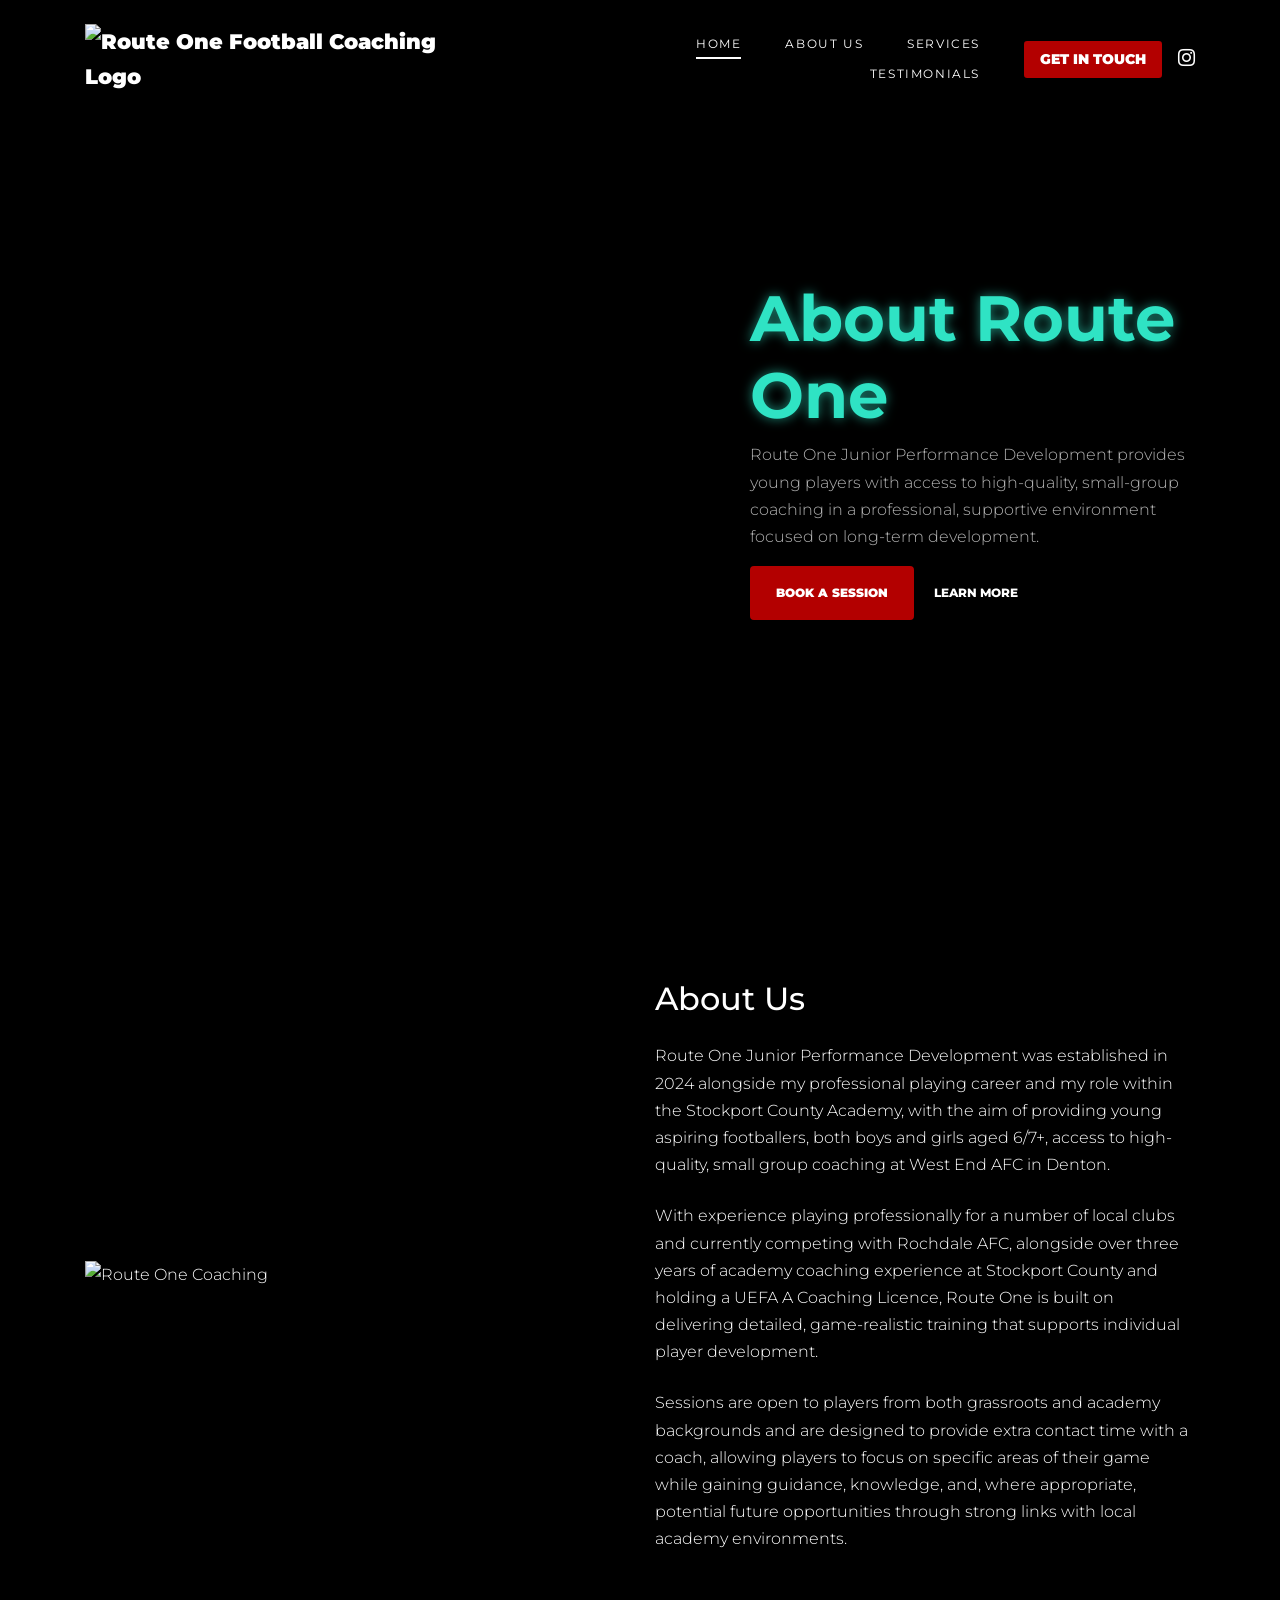
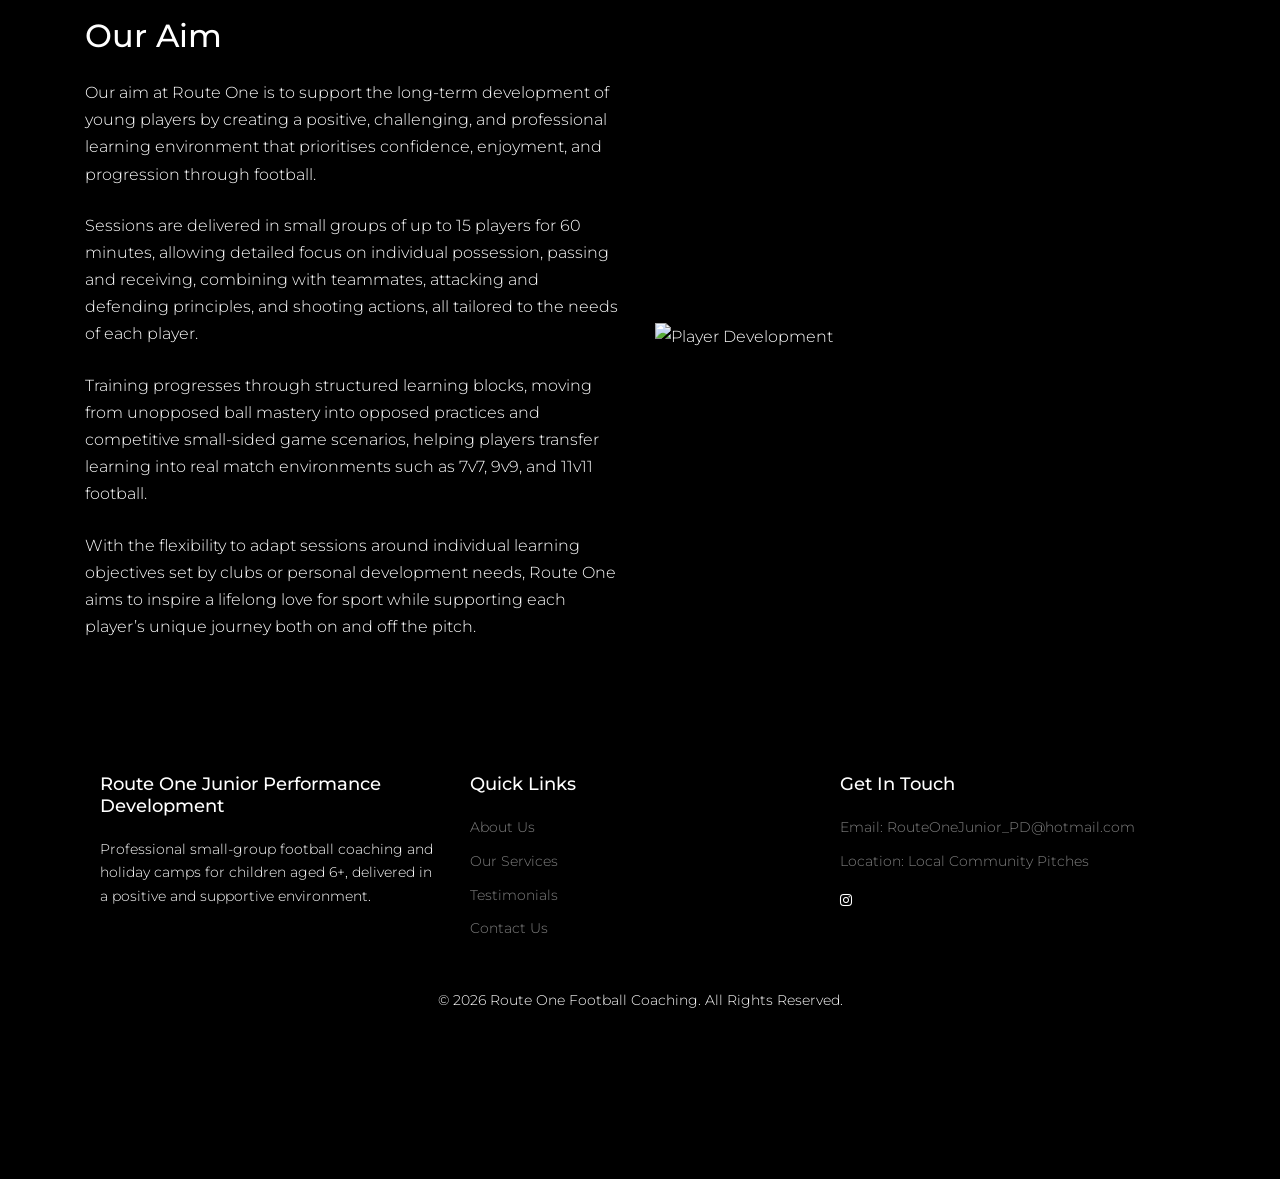
==== about.html @ 548f6509 "Initial commit - ProEdge Coaching website" ====
<!DOCTYPE html>
<html lang="en">

<head>
  <title>Route One Junior Performance Development</title>
  <meta charset="utf-8">
  <meta name="viewport" content="width=device-width, initial-scale=1, shrink-to-fit=no">


  <link href="https://fonts.googleapis.com/css2?family=Montserrat:wght@400;700&display=swap" rel="stylesheet">

  <link rel="stylesheet" href="fonts/icomoon/style.css">

  <link rel="stylesheet" href="css/bootstrap/bootstrap.css">
  <link rel="stylesheet" href="css/jquery-ui.css">
  <link rel="stylesheet" href="css/owl.carousel.min.css">
  <link rel="stylesheet" href="css/owl.theme.default.min.css">
  <link rel="stylesheet" href="css/owl.theme.default.min.css">

  <link rel="stylesheet" href="css/jquery.fancybox.min.css">

  <link rel="stylesheet" href="css/bootstrap-datepicker.css">

  <link rel="stylesheet" href="fonts/flaticon/font/flaticon.css">

  <link rel="stylesheet" href="css/aos.css">

  <link rel="stylesheet" href="css/style.css">



</head>

<body>

  <div class="site-wrap">

    <div class="site-mobile-menu site-navbar-target">
      <div class="site-mobile-menu-header">
        <div class="site-mobile-menu-close">
          <span class="icon-close2 js-menu-toggle"></span>
        </div>
      </div>
      <div class="site-mobile-menu-body"></div>
    </div>


  <header class="site-navbar py-4" role="banner">
  <div class="container">
    <div class="d-flex align-items-center">
      <div class="site-logo">
        <a href="index.html">
          <img src="images/routeonelogo.jpg" alt="Route One Football Coaching Logo" class="logo-img">
        </a>
      </div>

      <div class="ml-auto d-flex align-items-center">
          <!-- Nav Menu -->
  <nav class="site-navigation position-relative text-right mr-4" role="navigation">
    <ul class="site-menu main-menu js-clone-nav mr-auto d-none d-lg-block">
      <li class="active"><a href="index.html" class="nav-link">Home</a></li>
      <li><a href="about.html" class="nav-link">About Us</a></li>
      <li><a href="services.html" class="nav-link">Services</a></li>
      <li><a href="testimonials.html" class="nav-link">Testimonials</a></li>
    </ul>
  </nav>

        <div class="header-cta d-none d-lg-flex align-items-center">
          <a href="booking.html" class="btn btn-primary btn-sm mr-3">Get In Touch</a>
          <a href="https://www.instagram.com/routeone_footballperformance" target="_blank" class="social-icon">
            <span class="icon-instagram"></span>
          </a>
        </div>
      </div>

      <a href="#" class="d-inline-block d-lg-none site-menu-toggle js-menu-toggle text-white">
        <span class="icon-menu h3"></span>
      </a>
    </div>
  </div>
</header>


  <div class="hero overlay" style="background-image: url('images/kidskicking.jpg');">
  <div class="container">
    <div class="row align-items-center">
      <div class="col-lg-5 ml-auto">
        <h1 class="text-neon">About Route One</h1>
        <p class="text-neon-soft">
          Route One Junior Performance Development provides young players with access to high-quality, small-group coaching in a professional, supportive environment focused on long-term development.
        </p>
        <a href="booking.html" class="btn btn-primary py-3 px-4 mr-3">Book a Session</a>
          <a href="about.html" class="more light">Learn More</a>
      </div>
    </div>
  </div>
</div>

<div class="site-section bg-dark">
  <div class="container">

    <!-- Section 1: Image left, text right -->
    <div class="row align-items-center mb-5 mb-lg-7">
      <div class="col-lg-6 mb-4 mb-lg-0">
        <img src="images/kidsplaying2.jpg" alt="Route One Coaching" class="img-fluid about-img about-img-xxl">
      </div>
      <div class="col-lg-6">
        <div class="about-content">
          <h2 class="text-white">About Us</h2>

          <p class="text-white mb-4">
            Route One Junior Performance Development was established in 2024 alongside my
            professional playing career and my role within the Stockport County Academy,
            with the aim of providing young aspiring footballers, both boys and girls aged
            6/7+, access to high-quality, small group coaching at West End AFC in Denton.
          </p>

          <p class="text-white mb-4">
            With experience playing professionally for a number of local clubs and
            currently competing with Rochdale AFC, alongside over three years of academy
            coaching experience at Stockport County and holding a UEFA A Coaching Licence,
            Route One is built on delivering detailed, game-realistic training that supports
            individual player development.
          </p>

          <p class="text-white">
            Sessions are open to players from both grassroots and academy backgrounds and
            are designed to provide extra contact time with a coach, allowing players to
            focus on specific areas of their game while gaining guidance, knowledge, and,
            where appropriate, potential future opportunities through strong links with
            local academy environments.
          </p>
        </div>
      </div>
    </div>

    <!-- Section 2: Text left, image right -->
    <div class="row align-items-center mb-5 mb-lg-7">
      <div class="col-lg-6 order-2 order-lg-1">
        <div class="about-content">
          <h2 class="text-white">Our Aim</h2>

          <p class="text-white mb-4">
            Our aim at Route One is to support the long-term development of young players by
            creating a positive, challenging, and professional learning environment that
            prioritises confidence, enjoyment, and progression through football.
          </p>

          <p class="text-white mb-4">
            Sessions are delivered in small groups of up to 15 players for 60 minutes,
            allowing detailed focus on individual possession, passing and receiving,
            combining with teammates, attacking and defending principles, and shooting
            actions, all tailored to the needs of each player.
          </p>

          <p class="text-white mb-4">
            Training progresses through structured learning blocks, moving from unopposed
            ball mastery into opposed practices and competitive small-sided game scenarios,
            helping players transfer learning into real match environments such as 7v7,
            9v9, and 11v11 football.
          </p>

          <p class="text-white">
            With the flexibility to adapt sessions around individual learning objectives
            set by clubs or personal development needs, Route One aims to inspire a lifelong
            love for sport while supporting each player’s unique journey both on and off
            the pitch.
          </p>
        </div>
      </div>

  <div class="col-lg-6 order-1 order-lg-2 mb-4 mb-lg-0">
    <img src="images/kidsplaying3.jpg" alt="Player Development" class="img-fluid about-img about-img-xxl">
  </div>
</div>

<footer class="footer-section">
  <div class="container">
    <div class="row">

      <!-- About -->
      <div class="col-lg-4">
        <div class="widget mb-4">
          <h3>Route One Junior Performance Development</h3>
          <p>
            Professional small-group football coaching and holiday camps for children aged 6+, delivered in a positive and supportive environment.
          </p>
        </div>
      </div>

      <!-- Quick Links -->
      <div class="col-lg-4">
        <div class="widget mb-4">
          <h3>Quick Links</h3>
          <ul class="list-unstyled links">
           <li><a href="about.html">About Us</a></li>
            <li><a href="services.html">Our Services</a></li>
            <li><a href="testimonials.html">Testimonials</a></li>
            <li><a href="booking.html">Contact Us</a></li>
          </ul>
        </div>
      </div>

      <!-- Contact & Social -->
      <div class="col-lg-4">
        <div class="widget mb-4">
          <h3>Get In Touch</h3>
          <ul class="list-unstyled links">
            <li>Email: <a href="mailto:RouteOneJunior_PD@hotmail.com">RouteOneJunior_PD@hotmail.com</a></li>
            <li>Location: Local Community Pitches</li>
          </ul>

          <div class="mt-3">
            <a href="https://www.instagram.com/routeone_footballperformance?igsh=NngyMGJ5N25raDh5" target="_blank" class="mr-3">
              <span class="icon-instagram"></span>
            </a>
          </div>
        </div>
      </div>

    </div>

    <div class="row text-center">
      <div class="col-md-12 pt-4">
        <p>
          © <script>document.write(new Date().getFullYear());</script>
          Route One Football Coaching. All Rights Reserved.
        </p>
      </div>
    </div>

  </div>
</footer>
 </div>

  <!-- .site-wrap -->

  <script src="js/jquery-3.3.1.min.js"></script>
  <script src="js/jquery-migrate-3.0.1.min.js"></script>
  <script src="js/jquery-ui.js"></script>
  <script src="js/popper.min.js"></script>
  <script src="js/bootstrap.min.js"></script>
  <script src="js/owl.carousel.min.js"></script>
  <script src="js/jquery.stellar.min.js"></script>
  <script src="js/jquery.countdown.min.js"></script>
  <script src="js/bootstrap-datepicker.min.js"></script>
  <script src="js/jquery.easing.1.3.js"></script>
  <script src="js/aos.js"></script>
  <script src="js/jquery.fancybox.min.js"></script>
  <script src="js/jquery.sticky.js"></script>
  <script src="js/jquery.mb.YTPlayer.min.js"></script>


  <script src="js/main.js"></script>

</body>

</html>
---- fonts/icomoon/style.css ----
@font-face {
  font-family: 'icomoon';
  src:  url('fonts/icomoon.eot?10si43');
  src:  url('fonts/icomoon.eot?10si43#iefix') format('embedded-opentype'),
    url('fonts/icomoon.ttf?10si43') format('truetype'),
    url('fonts/icomoon.woff?10si43') format('woff'),
    url('fonts/icomoon.svg?10si43#icomoon') format('svg');
  font-weight: normal;
  font-style: normal;
}

[class^="icon-"], [class*=" icon-"] {
  /* use !important to prevent issues with browser extensions that change fonts */
  font-family: 'icomoon' !important;
  speak: none;
  font-style: normal;
  font-weight: normal;
  font-variant: normal;
  text-transform: none;
  line-height: 1;

  /* Better Font Rendering =========== */
  -webkit-font-smoothing: antialiased;
  -moz-osx-font-smoothing: grayscale;
}

.icon-asterisk:before {
  content: "\f069";
}
.icon-plus:before {
  content: "\f067";
}
.icon-question:before {
  content: "\f128";
}
.icon-minus:before {
  content: "\f068";
}
.icon-glass:before {
  content: "\f000";
}
.icon-music:before {
  content: "\f001";
}
.icon-search:before {
  content: "\f002";
}
.icon-envelope-o:before {
  content: "\f003";
}
.icon-heart:before {
  content: "\f004";
}
.icon-star:before {
  content: "\f005";
}
.icon-star-o:before {
  content: "\f006";
}
.icon-user:before {
  content: "\f007";
}
.icon-film:before {
  content: "\f008";
}
.icon-th-large:before {
  content: "\f009";
}
.icon-th:before {
  content: "\f00a";
}
.icon-th-list:before {
  content: "\f00b";
}
.icon-check:before {
  content: "\f00c";
}
.icon-close:before {
  content: "\f00d";
}
.icon-remove:before {
  content: "\f00d";
}
.icon-times:before {
  content: "\f00d";
}
.icon-search-plus:before {
  content: "\f00e";
}
.icon-search-minus:before {
  content: "\f010";
}
.icon-power-off:before {
  content: "\f011";
}
.icon-signal:before {
  content: "\f012";
}
.icon-cog:before {
  content: "\f013";
}
.icon-gear:before {
  content: "\f013";
}
.icon-trash-o:before {
  content: "\f014";
}
.icon-home:before {
  content: "\f015";
}
.icon-file-o:before {
  content: "\f016";
}
.icon-clock-o:before {
  content: "\f017";
}
.icon-road:before {
  content: "\f018";
}
.icon-download:before {
  content: "\f019";
}
.icon-arrow-circle-o-down:before {
  content: "\f01a";
}
.icon-arrow-circle-o-up:before {
  content: "\f01b";
}
.icon-inbox:before {
  content: "\f01c";
}
.icon-play-circle-o:before {
  content: "\f01d";
}
.icon-repeat:before {
  content: "\f01e";
}
.icon-rotate-right:before {
  content: "\f01e";
}
.icon-refresh:before {
  content: "\f021";
}
.icon-list-alt:before {
  content: "\f022";
}
.icon-lock:before {
  content: "\f023";
}
.icon-flag:before {
  content: "\f024";
}
.icon-headphones:before {
  content: "\f025";
}
.icon-volume-off:before {
  content: "\f026";
}
.icon-volume-down:before {
  content: "\f027";
}
.icon-volume-up:before {
  content: "\f028";
}
.icon-qrcode:before {
  content: "\f029";
}
.icon-barcode:before {
  content: "\f02a";
}
.icon-tag:before {
  content: "\f02b";
}
.icon-tags:before {
  content: "\f02c";
}
.icon-book:before {
  content: "\f02d";
}
.icon-bookmark:before {
  content: "\f02e";
}
.icon-print:before {
  content: "\f02f";
}
.icon-camera:before {
  content: "\f030";
}
.icon-font:before {
  content: "\f031";
}
.icon-bold:before {
  content: "\f032";
}
.icon-italic:before {
  content: "\f033";
}
.icon-text-height:before {
  content: "\f034";
}
.icon-text-width:before {
  content: "\f035";
}
.icon-align-left:before {
  content: "\f036";
}
.icon-align-center:before {
  content: "\f037";
}
.icon-align-right:before {
  content: "\f038";
}
.icon-align-justify:before {
  content: "\f039";
}
.icon-list:before {
  content: "\f03a";
}
.icon-dedent:before {
  content: "\f03b";
}
.icon-outdent:before {
  content: "\f03b";
}
.icon-indent:before {
  content: "\f03c";
}
.icon-video-camera:before {
  content: "\f03d";
}
.icon-image:before {
  content: "\f03e";
}
.icon-photo:before {
  content: "\f03e";
}
.icon-picture-o:before {
  content: "\f03e";
}
.icon-pencil:before {
  content: "\f040";
}
.icon-map-marker:before {
  content: "\f041";
}
.icon-adjust:before {
  content: "\f042";
}
.icon-tint:before {
  content: "\f043";
}
.icon-edit:before {
  content: "\f044";
}
.icon-pencil-square-o:before {
  content: "\f044";
}
.icon-share-square-o:before {
  content: "\f045";
}
.icon-check-square-o:before {
  content: "\f046";
}
.icon-arrows:before {
  content: "\f047";
}
.icon-step-backward:before {
  content: "\f048";
}
.icon-fast-backward:before {
  content: "\f049";
}
.icon-backward:before {
  content: "\f04a";
}
.icon-play:before {
  content: "\f04b";
}
.icon-pause:before {
  content: "\f04c";
}
.icon-stop:before {
  content: "\f04d";
}
.icon-forward:before {
  content: "\f04e";
}
.icon-fast-forward:before {
  content: "\f050";
}
.icon-step-forward:before {
  content: "\f051";
}
.icon-eject:before {
  content: "\f052";
}
.icon-chevron-left:before {
  content: "\f053";
}
.icon-chevron-right:before {
  content: "\f054";
}
.icon-plus-circle:before {
  content: "\f055";
}
.icon-minus-circle:before {
  content: "\f056";
}
.icon-times-circle:before {
  content: "\f057";
}
.icon-check-circle:before {
  content: "\f058";
}
.icon-question-circle:before {
  content: "\f059";
}
.icon-info-circle:before {
  content: "\f05a";
}
.icon-crosshairs:before {
  content: "\f05b";
}
.icon-times-circle-o:before {
  content: "\f05c";
}
.icon-check-circle-o:before {
  content: "\f05d";
}
.icon-ban:before {
  content: "\f05e";
}
.icon-arrow-left:before {
  content: "\f060";
}
.icon-arrow-right:before {
  content: "\f061";
}
.icon-arrow-up:before {
  content: "\f062";
}
.icon-arrow-down:before {
  content: "\f063";
}
.icon-mail-forward:before {
  content: "\f064";
}
.icon-share:before {
  content: "\f064";
}
.icon-expand:before {
  content: "\f065";
}
.icon-compress:before {
  content: "\f066";
}
.icon-exclamation-circle:before {
  content: "\f06a";
}
.icon-gift:before {
  content: "\f06b";
}
.icon-leaf:before {
  content: "\f06c";
}
.icon-fire:before {
  content: "\f06d";
}
.icon-eye:before {
  content: "\f06e";
}
.icon-eye-slash:before {
  content: "\f070";
}
.icon-exclamation-triangle:before {
  content: "\f071";
}
.icon-warning:before {
  content: "\f071";
}
.icon-plane:before {
  content: "\f072";
}
.icon-calendar:before {
  content: "\f073";
}
.icon-random:before {
  content: "\f074";
}
.icon-comment:before {
  content: "\f075";
}
.icon-magnet:before {
  content: "\f076";
}
.icon-chevron-up:before {
  content: "\f077";
}
.icon-chevron-down:before {
  content: "\f078";
}
.icon-retweet:before {
  content: "\f079";
}
.icon-shopping-cart:before {
  content: "\f07a";
}
.icon-folder:before {
  content: "\f07b";
}
.icon-folder-open:before {
  content: "\f07c";
}
.icon-arrows-v:before {
  content: "\f07d";
}
.icon-arrows-h:before {
  content: "\f07e";
}
.icon-bar-chart:before {
  content: "\f080";
}
.icon-bar-chart-o:before {
  content: "\f080";
}
.icon-twitter-square:before {
  content: "\f081";
}
.icon-facebook-square:before {
  content: "\f082";
}
.icon-camera-retro:before {
  content: "\f083";
}
.icon-key:before {
  content: "\f084";
}
.icon-cogs:before {
  content: "\f085";
}
.icon-gears:before {
  content: "\f085";
}
.icon-comments:before {
  content: "\f086";
}
.icon-thumbs-o-up:before {
  content: "\f087";
}
.icon-thumbs-o-down:before {
  content: "\f088";
}
.icon-star-half:before {
  content: "\f089";
}
.icon-heart-o:before {
  content: "\f08a";
}
.icon-sign-out:before {
  content: "\f08b";
}
.icon-linkedin-square:before {
  content: "\f08c";
}
.icon-thumb-tack:before {
  content: "\f08d";
}
.icon-external-link:before {
  content: "\f08e";
}
.icon-sign-in:before {
  content: "\f090";
}
.icon-trophy:before {
  content: "\f091";
}
.icon-github-square:before {
  content: "\f092";
}
.icon-upload:before {
  content: "\f093";
}
.icon-lemon-o:before {
  content: "\f094";
}
.icon-phone:before {
  content: "\f095";
}
.icon-square-o:before {
  content: "\f096";
}
.icon-bookmark-o:before {
  content: "\f097";
}
.icon-phone-square:before {
  content: "\f098";
}
.icon-twitter:before {
  content: "\f099";
}
.icon-facebook:before {
  content: "\f09a";
}
.icon-facebook-f:before {
  content: "\f09a";
}
.icon-github:before {
  content: "\f09b";
}
.icon-unlock:before {
  content: "\f09c";
}
.icon-credit-card:before {
  content: "\f09d";
}
.icon-feed:before {
  content: "\f09e";
}
.icon-rss:before {
  content: "\f09e";
}
.icon-hdd-o:before {
  content: "\f0a0";
}
.icon-bullhorn:before {
  content: "\f0a1";
}
.icon-bell-o:before {
  content: "\f0a2";
}
.icon-certificate:before {
  content: "\f0a3";
}
.icon-hand-o-right:before {
  content: "\f0a4";
}
.icon-hand-o-left:before {
  content: "\f0a5";
}
.icon-hand-o-up:before {
  content: "\f0a6";
}
.icon-hand-o-down:before {
  content: "\f0a7";
}
.icon-arrow-circle-left:before {
  content: "\f0a8";
}
.icon-arrow-circle-right:before {
  content: "\f0a9";
}
.icon-arrow-circle-up:before {
  content: "\f0aa";
}
.icon-arrow-circle-down:before {
  content: "\f0ab";
}
.icon-globe:before {
  content: "\f0ac";
}
.icon-wrench:before {
  content: "\f0ad";
}
.icon-tasks:before {
  content: "\f0ae";
}
.icon-filter:before {
  content: "\f0b0";
}
.icon-briefcase:before {
  content: "\f0b1";
}
.icon-arrows-alt:before {
  content: "\f0b2";
}
.icon-group:before {
  content: "\f0c0";
}
.icon-users:before {
  content: "\f0c0";
}
.icon-chain:before {
  content: "\f0c1";
}
.icon-link:before {
  content: "\f0c1";
}
.icon-cloud:before {
  content: "\f0c2";
}
.icon-flask:before {
  content: "\f0c3";
}
.icon-cut:before {
  content: "\f0c4";
}
.icon-scissors:before {
  content: "\f0c4";
}
.icon-copy:before {
  content: "\f0c5";
}
.icon-files-o:before {
  content: "\f0c5";
}
.icon-paperclip:before {
  content: "\f0c6";
}
.icon-floppy-o:before {
  content: "\f0c7";
}
.icon-save:before {
  content: "\f0c7";
}
.icon-square:before {
  content: "\f0c8";
}
.icon-bars:before {
  content: "\f0c9";
}
.icon-navicon:before {
  content: "\f0c9";
}
.icon-reorder:before {
  content: "\f0c9";
}
.icon-list-ul:before {
  content: "\f0ca";
}
.icon-list-ol:before {
  content: "\f0cb";
}
.icon-strikethrough:before {
  content: "\f0cc";
}
.icon-underline:before {
  content: "\f0cd";
}
.icon-table:before {
  content: "\f0ce";
}
.icon-magic:before {
  content: "\f0d0";
}
.icon-truck:before {
  content: "\f0d1";
}
.icon-pinterest:before {
  content: "\f0d2";
}
.icon-pinterest-square:before {
  content: "\f0d3";
}
.icon-google-plus-square:before {
  content: "\f0d4";
}
.icon-google-plus:before {
  content: "\f0d5";
}
.icon-money:before {
  content: "\f0d6";
}
.icon-caret-down:before {
  content: "\f0d7";
}
.icon-caret-up:before {
  content: "\f0d8";
}
.icon-caret-left:before {
  content: "\f0d9";
}
.icon-caret-right:before {
  content: "\f0da";
}
.icon-columns:before {
  content: "\f0db";
}
.icon-sort:before {
  content: "\f0dc";
}
.icon-unsorted:before {
  content: "\f0dc";
}
.icon-sort-desc:before {
  content: "\f0dd";
}
.icon-sort-down:before {
  content: "\f0dd";
}
.icon-sort-asc:before {
  content: "\f0de";
}
.icon-sort-up:before {
  content: "\f0de";
}
.icon-envelope:before {
  content: "\f0e0";
}
.icon-linkedin:before {
  content: "\f0e1";
}
.icon-rotate-left:before {
  content: "\f0e2";
}
.icon-undo:before {
  content: "\f0e2";
}
.icon-gavel:before {
  content: "\f0e3";
}
.icon-legal:before {
  content: "\f0e3";
}
.icon-dashboard:before {
  content: "\f0e4";
}
.icon-tachometer:before {
  content: "\f0e4";
}
.icon-comment-o:before {
  content: "\f0e5";
}
.icon-comments-o:before {
  content: "\f0e6";
}
.icon-bolt:before {
  content: "\f0e7";
}
.icon-flash:before {
  content: "\f0e7";
}
.icon-sitemap:before {
  content: "\f0e8";
}
.icon-umbrella:before {
  content: "\f0e9";
}
.icon-clipboard:before {
  content: "\f0ea";
}
.icon-paste:before {
  content: "\f0ea";
}
.icon-lightbulb-o:before {
  content: "\f0eb";
}
.icon-exchange:before {
  content: "\f0ec";
}
.icon-cloud-download:before {
  content: "\f0ed";
}
.icon-cloud-upload:before {
  content: "\f0ee";
}
.icon-user-md:before {
  content: "\f0f0";
}
.icon-stethoscope:before {
  content: "\f0f1";
}
.icon-suitcase:before {
  content: "\f0f2";
}
.icon-bell:before {
  content: "\f0f3";
}
.icon-coffee:before {
  content: "\f0f4";
}
.icon-cutlery:before {
  content: "\f0f5";
}
.icon-file-text-o:before {
  content: "\f0f6";
}
.icon-building-o:before {
  content: "\f0f7";
}
.icon-hospital-o:before {
  content: "\f0f8";
}
.icon-ambulance:before {
  content: "\f0f9";
}
.icon-medkit:before {
  content: "\f0fa";
}
.icon-fighter-jet:before {
  content: "\f0fb";
}
.icon-beer:before {
  content: "\f0fc";
}
.icon-h-square:before {
  content: "\f0fd";
}
.icon-plus-square:before {
  content: "\f0fe";
}
.icon-angle-double-left:before {
  content: "\f100";
}
.icon-angle-double-right:before {
  content: "\f101";
}
.icon-angle-double-up:before {
  content: "\f102";
}
.icon-angle-double-down:before {
  content: "\f103";
}
.icon-angle-left:before {
  content: "\f104";
}
.icon-angle-right:before {
  content: "\f105";
}
.icon-angle-up:before {
  content: "\f106";
}
.icon-angle-down:before {
  content: "\f107";
}
.icon-desktop:before {
  content: "\f108";
}
.icon-laptop:before {
  content: "\f109";
}
.icon-tablet:before {
  content: "\f10a";
}
.icon-mobile:before {
  content: "\f10b";
}
.icon-mobile-phone:before {
  content: "\f10b";
}
.icon-circle-o:before {
  content: "\f10c";
}
.icon-quote-left:before {
  content: "\f10d";
}
.icon-quote-right:before {
  content: "\f10e";
}
.icon-spinner:before {
  content: "\f110";
}
.icon-circle:before {
  content: "\f111";
}
.icon-mail-reply:before {
  content: "\f112";
}
.icon-reply:before {
  content: "\f112";
}
.icon-github-alt:before {
  content: "\f113";
}
.icon-folder-o:before {
  content: "\f114";
}
.icon-folder-open-o:before {
  content: "\f115";
}
.icon-smile-o:before {
  content: "\f118";
}
.icon-frown-o:before {
  content: "\f119";
}
.icon-meh-o:before {
  content: "\f11a";
}
.icon-gamepad:before {
  content: "\f11b";
}
.icon-keyboard-o:before {
  content: "\f11c";
}
.icon-flag-o:before {
  content: "\f11d";
}
.icon-flag-checkered:before {
  content: "\f11e";
}
.icon-terminal:before {
  content: "\f120";
}
.icon-code:before {
  content: "\f121";
}
.icon-mail-reply-all:before {
  content: "\f122";
}
.icon-reply-all:before {
  content: "\f122";
}
.icon-star-half-empty:before {
  content: "\f123";
}
.icon-star-half-full:before {
  content: "\f123";
}
.icon-star-half-o:before {
  content: "\f123";
}
.icon-location-arrow:before {
  content: "\f124";
}
.icon-crop:before {
  content: "\f125";
}
.icon-code-fork:before {
  content: "\f126";
}
.icon-chain-broken:before {
  content: "\f127";
}
.icon-unlink:before {
  content: "\f127";
}
.icon-info:before {
  content: "\f129";
}
.icon-exclamation:before {
  content: "\f12a";
}
.icon-superscript:before {
  content: "\f12b";
}
.icon-subscript:before {
  content: "\f12c";
}
.icon-eraser:before {
  content: "\f12d";
}
.icon-puzzle-piece:before {
  content: "\f12e";
}
.icon-microphone:before {
  content: "\f130";
}
.icon-microphone-slash:before {
  content: "\f131";
}
.icon-shield:before {
  content: "\f132";
}
.icon-calendar-o:before {
  content: "\f133";
}
.icon-fire-extinguisher:before {
  content: "\f134";
}
.icon-rocket:before {
  content: "\f135";
}
.icon-maxcdn:before {
  content: "\f136";
}
.icon-chevron-circle-left:before {
  content: "\f137";
}
.icon-chevron-circle-right:before {
  content: "\f138";
}
.icon-chevron-circle-up:before {
  content: "\f139";
}
.icon-chevron-circle-down:before {
  content: "\f13a";
}
.icon-html5:before {
  content: "\f13b";
}
.icon-css3:before {
  content: "\f13c";
}
.icon-anchor:before {
  content: "\f13d";
}
.icon-unlock-alt:before {
  content: "\f13e";
}
.icon-bullseye:before {
  content: "\f140";
}
.icon-ellipsis-h:before {
  content: "\f141";
}
.icon-ellipsis-v:before {
  content: "\f142";
}
.icon-rss-square:before {
  content: "\f143";
}
.icon-play-circle:before {
  content: "\f144";
}
.icon-ticket:before {
  content: "\f145";
}
.icon-minus-square:before {
  content: "\f146";
}
.icon-minus-square-o:before {
  content: "\f147";
}
.icon-level-up:before {
  content: "\f148";
}
.icon-level-down:before {
  content: "\f149";
}
.icon-check-square:before {
  content: "\f14a";
}
.icon-pencil-square:before {
  content: "\f14b";
}
.icon-external-link-square:before {
  content: "\f14c";
}
.icon-share-square:before {
  content: "\f14d";
}
.icon-compass:before {
  content: "\f14e";
}
.icon-caret-square-o-down:before {
  content: "\f150";
}
.icon-toggle-down:before {
  content: "\f150";
}
.icon-caret-square-o-up:before {
  content: "\f151";
}
.icon-toggle-up:before {
  content: "\f151";
}
.icon-caret-square-o-right:before {
  content: "\f152";
}
.icon-toggle-right:before {
  content: "\f152";
}
.icon-eur:before {
  content: "\f153";
}
.icon-euro:before {
  content: "\f153";
}
.icon-gbp:before {
  content: "\f154";
}
.icon-dollar:before {
  content: "\f155";
}
.icon-usd:before {
  content: "\f155";
}
.icon-inr:before {
  content: "\f156";
}
.icon-rupee:before {
  content: "\f156";
}
.icon-cny:before {
  content: "\f157";
}
.icon-jpy:before {
  content: "\f157";
}
.icon-rmb:before {
  content: "\f157";
}
.icon-yen:before {
  content: "\f157";
}
.icon-rouble:before {
  content: "\f158";
}
.icon-rub:before {
  content: "\f158";
}
.icon-ruble:before {
  content: "\f158";
}
.icon-krw:before {
  content: "\f159";
}
.icon-won:before {
  content: "\f159";
}
.icon-bitcoin:before {
  content: "\f15a";
}
.icon-btc:before {
  content: "\f15a";
}
.icon-file:before {
  content: "\f15b";
}
.icon-file-text:before {
  content: "\f15c";
}
.icon-sort-alpha-asc:before {
  content: "\f15d";
}
.icon-sort-alpha-desc:before {
  content: "\f15e";
}
.icon-sort-amount-asc:before {
  content: "\f160";
}
.icon-sort-amount-desc:before {
  content: "\f161";
}
.icon-sort-numeric-asc:before {
  content: "\f162";
}
.icon-sort-numeric-desc:before {
  content: "\f163";
}
.icon-thumbs-up:before {
  content: "\f164";
}
.icon-thumbs-down:before {
  content: "\f165";
}
.icon-youtube-square:before {
  content: "\f166";
}
.icon-youtube:before {
  content: "\f167";
}
.icon-xing:before {
  content: "\f168";
}
.icon-xing-square:before {
  content: "\f169";
}
.icon-youtube-play:before {
  content: "\f16a";
}
.icon-dropbox:before {
  content: "\f16b";
}
.icon-stack-overflow:before {
  content: "\f16c";
}
.icon-instagram:before {
  content: "\f16d";
}
.icon-flickr:before {
  content: "\f16e";
}
.icon-adn:before {
  content: "\f170";
}
.icon-bitbucket:before {
  content: "\f171";
}
.icon-bitbucket-square:before {
  content: "\f172";
}
.icon-tumblr:before {
  content: "\f173";
}
.icon-tumblr-square:before {
  content: "\f174";
}
.icon-long-arrow-down:before {
  content: "\f175";
}
.icon-long-arrow-up:before {
  content: "\f176";
}
.icon-long-arrow-left:before {
  content: "\f177";
}
.icon-long-arrow-right:before {
  content: "\f178";
}
.icon-apple:before {
  content: "\f179";
}
.icon-windows:before {
  content: "\f17a";
}
.icon-android:before {
  content: "\f17b";
}
.icon-linux:before {
  content: "\f17c";
}
.icon-dribbble:before {
  content: "\f17d";
}
.icon-skype:before {
  content: "\f17e";
}
.icon-foursquare:before {
  content: "\f180";
}
.icon-trello:before {
  content: "\f181";
}
.icon-female:before {
  content: "\f182";
}
.icon-male:before {
  content: "\f183";
}
.icon-gittip:before {
  content: "\f184";
}
.icon-gratipay:before {
  content: "\f184";
}
.icon-sun-o:before {
  content: "\f185";
}
.icon-moon-o:before {
  content: "\f186";
}
.icon-archive:before {
  content: "\f187";
}
.icon-bug:before {
  content: "\f188";
}
.icon-vk:before {
  content: "\f189";
}
.icon-weibo:before {
  content: "\f18a";
}
.icon-renren:before {
  content: "\f18b";
}
.icon-pagelines:before {
  content: "\f18c";
}
.icon-stack-exchange:before {
  content: "\f18d";
}
.icon-arrow-circle-o-right:before {
  content: "\f18e";
}
.icon-arrow-circle-o-left:before {
  content: "\f190";
}
.icon-caret-square-o-left:before {
  content: "\f191";
}
.icon-toggle-left:before {
  content: "\f191";
}
.icon-dot-circle-o:before {
  content: "\f192";
}
.icon-wheelchair:before {
  content: "\f193";
}
.icon-vimeo-square:before {
  content: "\f194";
}
.icon-try:before {
  content: "\f195";
}
.icon-turkish-lira:before {
  content: "\f195";
}
.icon-plus-square-o:before {
  content: "\f196";
}
.icon-space-shuttle:before {
  content: "\f197";
}
.icon-slack:before {
  content: "\f198";
}
.icon-envelope-square:before {
  content: "\f199";
}
.icon-wordpress:before {
  content: "\f19a";
}
.icon-openid:before {
  content: "\f19b";
}
.icon-bank:before {
  content: "\f19c";
}
.icon-institution:before {
  content: "\f19c";
}
.icon-university:before {
  content: "\f19c";
}
.icon-graduation-cap:before {
  content: "\f19d";
}
.icon-mortar-board:before {
  content: "\f19d";
}
.icon-yahoo:before {
  content: "\f19e";
}
.icon-google:before {
  content: "\f1a0";
}
.icon-reddit:before {
  content: "\f1a1";
}
.icon-reddit-square:before {
  content: "\f1a2";
}
.icon-stumbleupon-circle:before {
  content: "\f1a3";
}
.icon-stumbleupon:before {
  content: "\f1a4";
}
.icon-delicious:before {
  content: "\f1a5";
}
.icon-digg:before {
  content: "\f1a6";
}
.icon-pied-piper-pp:before {
  content: "\f1a7";
}
.icon-pied-piper-alt:before {
  content: "\f1a8";
}
.icon-drupal:before {
  content: "\f1a9";
}
.icon-joomla:before {
  content: "\f1aa";
}
.icon-language:before {
  content: "\f1ab";
}
.icon-fax:before {
  content: "\f1ac";
}
.icon-building:before {
  content: "\f1ad";
}
.icon-child:before {
  content: "\f1ae";
}
.icon-paw:before {
  content: "\f1b0";
}
.icon-spoon:before {
  content: "\f1b1";
}
.icon-cube:before {
  content: "\f1b2";
}
.icon-cubes:before {
  content: "\f1b3";
}
.icon-behance:before {
  content: "\f1b4";
}
.icon-behance-square:before {
  content: "\f1b5";
}
.icon-steam:before {
  content: "\f1b6";
}
.icon-steam-square:before {
  content: "\f1b7";
}
.icon-recycle:before {
  content: "\f1b8";
}
.icon-automobile:before {
  content: "\f1b9";
}
.icon-car:before {
  content: "\f1b9";
}
.icon-cab:before {
  content: "\f1ba";
}
.icon-taxi:before {
  content: "\f1ba";
}
.icon-tree:before {
  content: "\f1bb";
}
.icon-spotify:before {
  content: "\f1bc";
}
.icon-deviantart:before {
  content: "\f1bd";
}
.icon-soundcloud:before {
  content: "\f1be";
}
.icon-database:before {
  content: "\f1c0";
}
.icon-file-pdf-o:before {
  content: "\f1c1";
}
.icon-file-word-o:before {
  content: "\f1c2";
}
.icon-file-excel-o:before {
  content: "\f1c3";
}
.icon-file-powerpoint-o:before {
  content: "\f1c4";
}
.icon-file-image-o:before {
  content: "\f1c5";
}
.icon-file-photo-o:before {
  content: "\f1c5";
}
.icon-file-picture-o:before {
  content: "\f1c5";
}
.icon-file-archive-o:before {
  content: "\f1c6";
}
.icon-file-zip-o:before {
  content: "\f1c6";
}
.icon-file-audio-o:before {
  content: "\f1c7";
}
.icon-file-sound-o:before {
  content: "\f1c7";
}
.icon-file-movie-o:before {
  content: "\f1c8";
}
.icon-file-video-o:before {
  content: "\f1c8";
}
.icon-file-code-o:before {
  content: "\f1c9";
}
.icon-vine:before {
  content: "\f1ca";
}
.icon-codepen:before {
  content: "\f1cb";
}
.icon-jsfiddle:before {
  content: "\f1cc";
}
.icon-life-bouy:before {
  content: "\f1cd";
}
.icon-life-buoy:before {
  content: "\f1cd";
}
.icon-life-ring:before {
  content: "\f1cd";
}
.icon-life-saver:before {
  content: "\f1cd";
}
.icon-support:before {
  content: "\f1cd";
}
.icon-circle-o-notch:before {
  content: "\f1ce";
}
.icon-ra:before {
  content: "\f1d0";
}
.icon-rebel:before {
  content: "\f1d0";
}
.icon-resistance:before {
  content: "\f1d0";
}
.icon-empire:before {
  content: "\f1d1";
}
.icon-ge:before {
  content: "\f1d1";
}
.icon-git-square:before {
  content: "\f1d2";
}
.icon-git:before {
  content: "\f1d3";
}
.icon-hacker-news:before {
  content: "\f1d4";
}
.icon-y-combinator-square:before {
  content: "\f1d4";
}
.icon-yc-square:before {
  content: "\f1d4";
}
.icon-tencent-weibo:before {
  content: "\f1d5";
}
.icon-qq:before {
  content: "\f1d6";
}
.icon-wechat:before {
  content: "\f1d7";
}
.icon-weixin:before {
  content: "\f1d7";
}
.icon-paper-plane:before {
  content: "\f1d8";
}
.icon-send:before {
  content: "\f1d8";
}
.icon-paper-plane-o:before {
  content: "\f1d9";
}
.icon-send-o:before {
  content: "\f1d9";
}
.icon-history:before {
  content: "\f1da";
}
.icon-circle-thin:before {
  content: "\f1db";
}
.icon-header:before {
  content: "\f1dc";
}
.icon-paragraph:before {
  content: "\f1dd";
}
.icon-sliders:before {
  content: "\f1de";
}
.icon-share-alt:before {
  content: "\f1e0";
}
.icon-share-alt-square:before {
  content: "\f1e1";
}
.icon-bomb:before {
  content: "\f1e2";
}
.icon-futbol-o:before {
  content: "\f1e3";
}
.icon-soccer-ball-o:before {
  content: "\f1e3";
}
.icon-tty:before {
  content: "\f1e4";
}
.icon-binoculars:before {
  content: "\f1e5";
}
.icon-plug:before {
  content: "\f1e6";
}
.icon-slideshare:before {
  content: "\f1e7";
}
.icon-twitch:before {
  content: "\f1e8";
}
.icon-yelp:before {
  content: "\f1e9";
}
.icon-newspaper-o:before {
  content: "\f1ea";
}
.icon-wifi:before {
  content: "\f1eb";
}
.icon-calculator:before {
  content: "\f1ec";
}
.icon-paypal:before {
  content: "\f1ed";
}
.icon-google-wallet:before {
  content: "\f1ee";
}
.icon-cc-visa:before {
  content: "\f1f0";
}
.icon-cc-mastercard:before {
  content: "\f1f1";
}
.icon-cc-discover:before {
  content: "\f1f2";
}
.icon-cc-amex:before {
  content: "\f1f3";
}
.icon-cc-paypal:before {
  content: "\f1f4";
}
.icon-cc-stripe:before {
  content: "\f1f5";
}
.icon-bell-slash:before {
  content: "\f1f6";
}
.icon-bell-slash-o:before {
  content: "\f1f7";
}
.icon-trash:before {
  content: "\f1f8";
}
.icon-copyright:before {
  content: "\f1f9";
}
.icon-at:before {
  content: "\f1fa";
}
.icon-eyedropper:before {
  content: "\f1fb";
}
.icon-paint-brush:before {
  content: "\f1fc";
}
.icon-birthday-cake:before {
  content: "\f1fd";
}
.icon-area-chart:before {
  content: "\f1fe";
}
.icon-pie-chart:before {
  content: "\f200";
}
.icon-line-chart:before {
  content: "\f201";
}
.icon-lastfm:before {
  content: "\f202";
}
.icon-lastfm-square:before {
  content: "\f203";
}
.icon-toggle-off:before {
  content: "\f204";
}
.icon-toggle-on:before {
  content: "\f205";
}
.icon-bicycle:before {
  content: "\f206";
}
.icon-bus:before {
  content: "\f207";
}
.icon-ioxhost:before {
  content: "\f208";
}
.icon-angellist:before {
  content: "\f209";
}
.icon-cc:before {
  content: "\f20a";
}
.icon-ils:before {
  content: "\f20b";
}
.icon-shekel:before {
  content: "\f20b";
}
.icon-sheqel:before {
  content: "\f20b";
}
.icon-meanpath:before {
  content: "\f20c";
}
.icon-buysellads:before {
  content: "\f20d";
}
.icon-connectdevelop:before {
  content: "\f20e";
}
.icon-dashcube:before {
  content: "\f210";
}
.icon-forumbee:before {
  content: "\f211";
}
.icon-leanpub:before {
  content: "\f212";
}
.icon-sellsy:before {
  content: "\f213";
}
.icon-shirtsinbulk:before {
  content: "\f214";
}
.icon-simplybuilt:before {
  content: "\f215";
}
.icon-skyatlas:before {
  content: "\f216";
}
.icon-cart-plus:before {
  content: "\f217";
}
.icon-cart-arrow-down:before {
  content: "\f218";
}
.icon-diamond:before {
  content: "\f219";
}
.icon-ship:before {
  content: "\f21a";
}
.icon-user-secret:before {
  content: "\f21b";
}
.icon-motorcycle:before {
  content: "\f21c";
}
.icon-street-view:before {
  content: "\f21d";
}
.icon-heartbeat:before {
  content: "\f21e";
}
.icon-venus:before {
  content: "\f221";
}
.icon-mars:before {
  content: "\f222";
}
.icon-mercury:before {
  content: "\f223";
}
.icon-intersex:before {
  content: "\f224";
}
.icon-transgender:before {
  content: "\f224";
}
.icon-transgender-alt:before {
  content: "\f225";
}
.icon-venus-double:before {
  content: "\f226";
}
.icon-mars-double:before {
  content: "\f227";
}
.icon-venus-mars:before {
  content: "\f228";
}
.icon-mars-stroke:before {
  content: "\f229";
}
.icon-mars-stroke-v:before {
  content: "\f22a";
}
.icon-mars-stroke-h:before {
  content: "\f22b";
}
.icon-neuter:before {
  content: "\f22c";
}
.icon-genderless:before {
  content: "\f22d";
}
.icon-facebook-official:before {
  content: "\f230";
}
.icon-pinterest-p:before {
  content: "\f231";
}
.icon-whatsapp:before {
  content: "\f232";
}
.icon-server:before {
  content: "\f233";
}
.icon-user-plus:before {
  content: "\f234";
}
.icon-user-times:before {
  content: "\f235";
}
.icon-bed:before {
  content: "\f236";
}
.icon-hotel:before {
  content: "\f236";
}
.icon-viacoin:before {
  content: "\f237";
}
.icon-train:before {
  content: "\f238";
}
.icon-subway:before {
  content: "\f239";
}
.icon-medium:before {
  content: "\f23a";
}
.icon-y-combinator:before {
  content: "\f23b";
}
.icon-yc:before {
  content: "\f23b";
}
.icon-optin-monster:before {
  content: "\f23c";
}
.icon-opencart:before {
  content: "\f23d";
}
.icon-expeditedssl:before {
  content: "\f23e";
}
.icon-battery:before {
  content: "\f240";
}
.icon-battery-4:before {
  content: "\f240";
}
.icon-battery-full:before {
  content: "\f240";
}
.icon-battery-3:before {
  content: "\f241";
}
.icon-battery-three-quarters:before {
  content: "\f241";
}
.icon-battery-2:before {
  content: "\f242";
}
.icon-battery-half:before {
  content: "\f242";
}
.icon-battery-1:before {
  content: "\f243";
}
.icon-battery-quarter:before {
  content: "\f243";
}
.icon-battery-0:before {
  content: "\f244";
}
.icon-battery-empty:before {
  content: "\f244";
}
.icon-mouse-pointer:before {
  content: "\f245";
}
.icon-i-cursor:before {
  content: "\f246";
}
.icon-object-group:before {
  content: "\f247";
}
.icon-object-ungroup:before {
  content: "\f248";
}
.icon-sticky-note:before {
  content: "\f249";
}
.icon-sticky-note-o:before {
  content: "\f24a";
}
.icon-cc-jcb:before {
  content: "\f24b";
}
.icon-cc-diners-club:before {
  content: "\f24c";
}
.icon-clone:before {
  content: "\f24d";
}
.icon-balance-scale:before {
  content: "\f24e";
}
.icon-hourglass-o:before {
  content: "\f250";
}
.icon-hourglass-1:before {
  content: "\f251";
}
.icon-hourglass-start:before {
  content: "\f251";
}
.icon-hourglass-2:before {
  content: "\f252";
}
.icon-hourglass-half:before {
  content: "\f252";
}
.icon-hourglass-3:before {
  content: "\f253";
}
.icon-hourglass-end:before {
  content: "\f253";
}
.icon-hourglass:before {
  content: "\f254";
}
.icon-hand-grab-o:before {
  content: "\f255";
}
.icon-hand-rock-o:before {
  content: "\f255";
}
.icon-hand-paper-o:before {
  content: "\f256";
}
.icon-hand-stop-o:before {
  content: "\f256";
}
.icon-hand-scissors-o:before {
  content: "\f257";
}
.icon-hand-lizard-o:before {
  content: "\f258";
}
.icon-hand-spock-o:before {
  content: "\f259";
}
.icon-hand-pointer-o:before {
  content: "\f25a";
}
.icon-hand-peace-o:before {
  content: "\f25b";
}
.icon-trademark:before {
  content: "\f25c";
}
.icon-registered:before {
  content: "\f25d";
}
.icon-creative-commons:before {
  content: "\f25e";
}
.icon-gg:before {
  content: "\f260";
}
.icon-gg-circle:before {
  content: "\f261";
}
.icon-tripadvisor:before {
  content: "\f262";
}
.icon-odnoklassniki:before {
  content: "\f263";
}
.icon-odnoklassniki-square:before {
  content: "\f264";
}
.icon-get-pocket:before {
  content: "\f265";
}
.icon-wikipedia-w:before {
  content: "\f266";
}
.icon-safari:before {
  content: "\f267";
}
.icon-chrome:before {
  content: "\f268";
}
.icon-firefox:before {
  content: "\f269";
}
.icon-opera:before {
  content: "\f26a";
}
.icon-internet-explorer:before {
  content: "\f26b";
}
.icon-television:before {
  content: "\f26c";
}
.icon-tv:before {
  content: "\f26c";
}
.icon-contao:before {
  content: "\f26d";
}
.icon-500px:before {
  content: "\f26e";
}
.icon-amazon:before {
  content: "\f270";
}
.icon-calendar-plus-o:before {
  content: "\f271";
}
.icon-calendar-minus-o:before {
  content: "\f272";
}
.icon-calendar-times-o:before {
  content: "\f273";
}
.icon-calendar-check-o:before {
  content: "\f274";
}
.icon-industry:before {
  content: "\f275";
}
.icon-map-pin:before {
  content: "\f276";
}
.icon-map-signs:before {
  content: "\f277";
}
.icon-map-o:before {
  content: "\f278";
}
.icon-map:before {
  content: "\f279";
}
.icon-commenting:before {
  content: "\f27a";
}
.icon-commenting-o:before {
  content: "\f27b";
}
.icon-houzz:before {
  content: "\f27c";
}
.icon-vimeo:before {
  content: "\f27d";
}
.icon-black-tie:before {
  content: "\f27e";
}
.icon-fonticons:before {
  content: "\f280";
}
.icon-reddit-alien:before {
  content: "\f281";
}
.icon-edge:before {
  content: "\f282";
}
.icon-credit-card-alt:before {
  content: "\f283";
}
.icon-codiepie:before {
  content: "\f284";
}
.icon-modx:before {
  content: "\f285";
}
.icon-fort-awesome:before {
  content: "\f286";
}
.icon-usb:before {
  content: "\f287";
}
.icon-product-hunt:before {
  content: "\f288";
}
.icon-mixcloud:before {
  content: "\f289";
}
.icon-scribd:before {
  content: "\f28a";
}
.icon-pause-circle:before {
  content: "\f28b";
}
.icon-pause-circle-o:before {
  content: "\f28c";
}
.icon-stop-circle:before {
  content: "\f28d";
}
.icon-stop-circle-o:before {
  content: "\f28e";
}
.icon-shopping-bag:before {
  content: "\f290";
}
.icon-shopping-basket:before {
  content: "\f291";
}
.icon-hashtag:before {
  content: "\f292";
}
.icon-bluetooth:before {
  content: "\f293";
}
.icon-bluetooth-b:before {
  content: "\f294";
}
.icon-percent:before {
  content: "\f295";
}
.icon-gitlab:before {
  content: "\f296";
}
.icon-wpbeginner:before {
  content: "\f297";
}
.icon-wpforms:before {
  content: "\f298";
}
.icon-envira:before {
  content: "\f299";
}
.icon-universal-access:before {
  content: "\f29a";
}
.icon-wheelchair-alt:before {
  content: "\f29b";
}
.icon-question-circle-o:before {
  content: "\f29c";
}
.icon-blind:before {
  content: "\f29d";
}
.icon-audio-description:before {
  content: "\f29e";
}
.icon-volume-control-phone:before {
  content: "\f2a0";
}
.icon-braille:before {
  content: "\f2a1";
}
.icon-assistive-listening-systems:before {
  content: "\f2a2";
}
.icon-american-sign-language-interpreting:before {
  content: "\f2a3";
}
.icon-asl-interpreting:before {
  content: "\f2a3";
}
.icon-deaf:before {
  content: "\f2a4";
}
.icon-deafness:before {
  content: "\f2a4";
}
.icon-hard-of-hearing:before {
  content: "\f2a4";
}
.icon-glide:before {
  content: "\f2a5";
}
.icon-glide-g:before {
  content: "\f2a6";
}
.icon-sign-language:before {
  content: "\f2a7";
}
.icon-signing:before {
  content: "\f2a7";
}
.icon-low-vision:before {
  content: "\f2a8";
}
.icon-viadeo:before {
  content: "\f2a9";
}
.icon-viadeo-square:before {
  content: "\f2aa";
}
.icon-snapchat:before {
  content: "\f2ab";
}
.icon-snapchat-ghost:before {
  content: "\f2ac";
}
.icon-snapchat-square:before {
  content: "\f2ad";
}
.icon-pied-piper:before {
  content: "\f2ae";
}
.icon-first-order:before {
  content: "\f2b0";
}
.icon-yoast:before {
  content: "\f2b1";
}
.icon-themeisle:before {
  content: "\f2b2";
}
.icon-google-plus-circle:before {
  content: "\f2b3";
}
.icon-google-plus-official:before {
  content: "\f2b3";
}
.icon-fa:before {
  content: "\f2b4";
}
.icon-font-awesome:before {
  content: "\f2b4";
}
.icon-handshake-o:before {
  content: "\f2b5";
}
.icon-envelope-open:before {
  content: "\f2b6";
}
.icon-envelope-open-o:before {
  content: "\f2b7";
}
.icon-linode:before {
  content: "\f2b8";
}
.icon-address-book:before {
  content: "\f2b9";
}
.icon-address-book-o:before {
  content: "\f2ba";
}
.icon-address-card:before {
  content: "\f2bb";
}
.icon-vcard:before {
  content: "\f2bb";
}
.icon-address-card-o:before {
  content: "\f2bc";
}
.icon-vcard-o:before {
  content: "\f2bc";
}
.icon-user-circle:before {
  content: "\f2bd";
}
.icon-user-circle-o:before {
  content: "\f2be";
}
.icon-user-o:before {
  content: "\f2c0";
}
.icon-id-badge:before {
  content: "\f2c1";
}
.icon-drivers-license:before {
  content: "\f2c2";
}
.icon-id-card:before {
  content: "\f2c2";
}
.icon-drivers-license-o:before {
  content: "\f2c3";
}
.icon-id-card-o:before {
  content: "\f2c3";
}
.icon-quora:before {
  content: "\f2c4";
}
.icon-free-code-camp:before {
  content: "\f2c5";
}
.icon-telegram:before {
  content: "\f2c6";
}
.icon-thermometer:before {
  content: "\f2c7";
}
.icon-thermometer-4:before {
  content: "\f2c7";
}
.icon-thermometer-full:before {
  content: "\f2c7";
}
.icon-thermometer-3:before {
  content: "\f2c8";
}
.icon-thermometer-three-quarters:before {
  content: "\f2c8";
}
.icon-thermometer-2:before {
  content: "\f2c9";
}
.icon-thermometer-half:before {
  content: "\f2c9";
}
.icon-thermometer-1:before {
  content: "\f2ca";
}
.icon-thermometer-quarter:before {
  content: "\f2ca";
}
.icon-thermometer-0:before {
  content: "\f2cb";
}
.icon-thermometer-empty:before {
  content: "\f2cb";
}
.icon-shower:before {
  content: "\f2cc";
}
.icon-bath:before {
  content: "\f2cd";
}
.icon-bathtub:before {
  content: "\f2cd";
}
.icon-s15:before {
  content: "\f2cd";
}
.icon-podcast:before {
  content: "\f2ce";
}
.icon-window-maximize:before {
  content: "\f2d0";
}
.icon-window-minimize:before {
  content: "\f2d1";
}
.icon-window-restore:before {
  content: "\f2d2";
}
.icon-times-rectangle:before {
  content: "\f2d3";
}
.icon-window-close:before {
  content: "\f2d3";
}
.icon-times-rectangle-o:before {
  content: "\f2d4";
}
.icon-window-close-o:before {
  content: "\f2d4";
}
.icon-bandcamp:before {
  content: "\f2d5";
}
.icon-grav:before {
  content: "\f2d6";
}
.icon-etsy:before {
  content: "\f2d7";
}
.icon-imdb:before {
  content: "\f2d8";
}
.icon-ravelry:before {
  content: "\f2d9";
}
.icon-eercast:before {
  content: "\f2da";
}
.icon-microchip:before {
  content: "\f2db";
}
.icon-snowflake-o:before {
  content: "\f2dc";
}
.icon-superpowers:before {
  content: "\f2dd";
}
.icon-wpexplorer:before {
  content: "\f2de";
}
.icon-meetup:before {
  content: "\f2e0";
}
.icon-3d_rotation:before {
  content: "\e84d";
}
.icon-ac_unit:before {
  content: "\eb3b";
}
.icon-alarm:before {
  content: "\e855";
}
.icon-access_alarms:before {
  content: "\e191";
}
.icon-schedule:before {
  content: "\e8b5";
}
.icon-accessibility:before {
  content: "\e84e";
}
.icon-accessible:before {
  content: "\e914";
}
.icon-account_balance:before {
  content: "\e84f";
}
.icon-account_balance_wallet:before {
  content: "\e850";
}
.icon-account_box:before {
  content: "\e851";
}
.icon-account_circle:before {
  content: "\e853";
}
.icon-adb:before {
  content: "\e60e";
}
.icon-add:before {
  content: "\e145";
}
.icon-add_a_photo:before {
  content: "\e439";
}
.icon-alarm_add:before {
  content: "\e856";
}
.icon-add_alert:before {
  content: "\e003";
}
.icon-add_box:before {
  content: "\e146";
}
.icon-add_circle:before {
  content: "\e147";
}
.icon-control_point:before {
  content: "\e3ba";
}
.icon-add_location:before {
  content: "\e567";
}
.icon-add_shopping_cart:before {
  content: "\e854";
}
.icon-queue:before {
  content: "\e03c";
}
.icon-add_to_queue:before {
  content: "\e05c";
}
.icon-adjust2:before {
  content: "\e39e";
}
.icon-airline_seat_flat:before {
  content: "\e630";
}
.icon-airline_seat_flat_angled:before {
  content: "\e631";
}
.icon-airline_seat_individual_suite:before {
  content: "\e632";
}
.icon-airline_seat_legroom_extra:before {
  content: "\e633";
}
.icon-airline_seat_legroom_normal:before {
  content: "\e634";
}
.icon-airline_seat_legroom_reduced:before {
  content: "\e635";
}
.icon-airline_seat_recline_extra:before {
  content: "\e636";
}
.icon-airline_seat_recline_normal:before {
  content: "\e637";
}
.icon-flight:before {
  content: "\e539";
}
.icon-airplanemode_inactive:before {
  content: "\e194";
}
.icon-airplay:before {
  content: "\e055";
}
.icon-airport_shuttle:before {
  content: "\eb3c";
}
.icon-alarm_off:before {
  content: "\e857";
}
.icon-alarm_on:before {
  content: "\e858";
}
.icon-album:before {
  content: "\e019";
}
.icon-all_inclusive:before {
  content: "\eb3d";
}
.icon-all_out:before {
  content: "\e90b";
}
.icon-android2:before {
  content: "\e859";
}
.icon-announcement:before {
  content: "\e85a";
}
.icon-apps:before {
  content: "\e5c3";
}
.icon-archive2:before {
  content: "\e149";
}
.icon-arrow_back:before {
  content: "\e5c4";
}
.icon-arrow_downward:before {
  content: "\e5db";
}
.icon-arrow_drop_down:before {
  content: "\e5c5";
}
.icon-arrow_drop_down_circle:before {
  content: "\e5c6";
}
.icon-arrow_drop_up:before {
  content: "\e5c7";
}
.icon-arrow_forward:before {
  content: "\e5c8";
}
.icon-arrow_upward:before {
  content: "\e5d8";
}
.icon-art_track:before {
  content: "\e060";
}
.icon-aspect_ratio:before {
  content: "\e85b";
}
.icon-poll:before {
  content: "\e801";
}
.icon-assignment:before {
  content: "\e85d";
}
.icon-assignment_ind:before {
  content: "\e85e";
}
.icon-assignment_late:before {
  content: "\e85f";
}
.icon-assignment_return:before {
  content: "\e860";
}
.icon-assignment_returned:before {
  content: "\e861";
}
.icon-assignment_turned_in:before {
  content: "\e862";
}
.icon-assistant:before {
  content: "\e39f";
}
.icon-flag2:before {
  content: "\e153";
}
.icon-attach_file:before {
  content: "\e226";
}
.icon-attach_money:before {
  content: "\e227";
}
.icon-attachment:before {
  content: "\e2bc";
}
.icon-audiotrack:before {
  content: "\e3a1";
}
.icon-autorenew:before {
  content: "\e863";
}
.icon-av_timer:before {
  content: "\e01b";
}
.icon-backspace:before {
  content: "\e14a";
}
.icon-cloud_upload:before {
  content: "\e2c3";
}
.icon-battery_alert:before {
  content: "\e19c";
}
.icon-battery_charging_full:before {
  content: "\e1a3";
}
.icon-battery_std:before {
  content: "\e1a5";
}
.icon-battery_unknown:before {
  content: "\e1a6";
}
.icon-beach_access:before {
  content: "\eb3e";
}
.icon-beenhere:before {
  content: "\e52d";
}
.icon-block:before {
  content: "\e14b";
}
.icon-bluetooth2:before {
  content: "\e1a7";
}
.icon-bluetooth_searching:before {
  content: "\e1aa";
}
.icon-bluetooth_connected:before {
  content: "\e1a8";
}
.icon-bluetooth_disabled:before {
  content: "\e1a9";
}
.icon-blur_circular:before {
  content: "\e3a2";
}
.icon-blur_linear:before {
  content: "\e3a3";
}
.icon-blur_off:before {
  content: "\e3a4";
}
.icon-blur_on:before {
  content: "\e3a5";
}
.icon-class:before {
  content: "\e86e";
}
.icon-turned_in:before {
  content: "\e8e6";
}
.icon-turned_in_not:before {
  content: "\e8e7";
}
.icon-border_all:before {
  content: "\e228";
}
.icon-border_bottom:before {
  content: "\e229";
}
.icon-border_clear:before {
  content: "\e22a";
}
.icon-border_color:before {
  content: "\e22b";
}
.icon-border_horizontal:before {
  content: "\e22c";
}
.icon-border_inner:before {
  content: "\e22d";
}
.icon-border_left:before {
  content: "\e22e";
}
.icon-border_outer:before {
  content: "\e22f";
}
.icon-border_right:before {
  content: "\e230";
}
.icon-border_style:before {
  content: "\e231";
}
.icon-border_top:before {
  content: "\e232";
}
.icon-border_vertical:before {
  content: "\e233";
}
.icon-branding_watermark:before {
  content: "\e06b";
}
.icon-brightness_1:before {
  content: "\e3a6";
}
.icon-brightness_2:before {
  content: "\e3a7";
}
.icon-brightness_3:before {
  content: "\e3a8";
}
.icon-brightness_4:before {
  content: "\e3a9";
}
.icon-brightness_low:before {
  content: "\e1ad";
}
.icon-brightness_medium:before {
  content: "\e1ae";
}
.icon-brightness_high:before {
  content: "\e1ac";
}
.icon-brightness_auto:before {
  content: "\e1ab";
}
.icon-broken_image:before {
  content: "\e3ad";
}
.icon-brush:before {
  content: "\e3ae";
}
.icon-bubble_chart:before {
  content: "\e6dd";
}
.icon-bug_report:before {
  content: "\e868";
}
.icon-build:before {
  content: "\e869";
}
.icon-burst_mode:before {
  content: "\e43c";
}
.icon-domain:before {
  content: "\e7ee";
}
.icon-business_center:before {
  content: "\eb3f";
}
.icon-cached:before {
  content: "\e86a";
}
.icon-cake:before {
  content: "\e7e9";
}
.icon-phone2:before {
  content: "\e0cd";
}
.icon-call_end:before {
  content: "\e0b1";
}
.icon-call_made:before {
  content: "\e0b2";
}
.icon-merge_type:before {
  content: "\e252";
}
.icon-call_missed:before {
  content: "\e0b4";
}
.icon-call_missed_outgoing:before {
  content: "\e0e4";
}
.icon-call_received:before {
  content: "\e0b5";
}
.icon-call_split:before {
  content: "\e0b6";
}
.icon-call_to_action:before {
  content: "\e06c";
}
.icon-camera2:before {
  content: "\e3af";
}
.icon-photo_camera:before {
  content: "\e412";
}
.icon-camera_enhance:before {
  content: "\e8fc";
}
.icon-camera_front:before {
  content: "\e3b1";
}
.icon-camera_rear:before {
  content: "\e3b2";
}
.icon-camera_roll:before {
  content: "\e3b3";
}
.icon-cancel:before {
  content: "\e5c9";
}
.icon-redeem:before {
  content: "\e8b1";
}
.icon-card_membership:before {
  content: "\e8f7";
}
.icon-card_travel:before {
  content: "\e8f8";
}
.icon-casino:before {
  content: "\eb40";
}
.icon-cast:before {
  content: "\e307";
}
.icon-cast_connected:before {
  content: "\e308";
}
.icon-center_focus_strong:before {
  content: "\e3b4";
}
.icon-center_focus_weak:before {
  content: "\e3b5";
}
.icon-change_history:before {
  content: "\e86b";
}
.icon-chat:before {
  content: "\e0b7";
}
.icon-chat_bubble:before {
  content: "\e0ca";
}
.icon-chat_bubble_outline:before {
  content: "\e0cb";
}
.icon-check2:before {
  content: "\e5ca";
}
.icon-check_box:before {
  content: "\e834";
}
.icon-check_box_outline_blank:before {
  content: "\e835";
}
.icon-check_circle:before {
  content: "\e86c";
}
.icon-navigate_before:before {
  content: "\e408";
}
.icon-navigate_next:before {
  content: "\e409";
}
.icon-child_care:before {
  content: "\eb41";
}
.icon-child_friendly:before {
  content: "\eb42";
}
.icon-chrome_reader_mode:before {
  content: "\e86d";
}
.icon-close2:before {
  content: "\e5cd";
}
.icon-clear_all:before {
  content: "\e0b8";
}
.icon-closed_caption:before {
  content: "\e01c";
}
.icon-wb_cloudy:before {
  content: "\e42d";
}
.icon-cloud_circle:before {
  content: "\e2be";
}
.icon-cloud_done:before {
  content: "\e2bf";
}
.icon-cloud_download:before {
  content: "\e2c0";
}
.icon-cloud_off:before {
  content: "\e2c1";
}
.icon-cloud_queue:before {
  content: "\e2c2";
}
.icon-code2:before {
  content: "\e86f";
}
.icon-photo_library:before {
  content: "\e413";
}
.icon-collections_bookmark:before {
  content: "\e431";
}
.icon-palette:before {
  content: "\e40a";
}
.icon-colorize:before {
  content: "\e3b8";
}
.icon-comment2:before {
  content: "\e0b9";
}
.icon-compare:before {
  content: "\e3b9";
}
.icon-compare_arrows:before {
  content: "\e915";
}
.icon-laptop2:before {
  content: "\e31e";
}
.icon-confirmation_number:before {
  content: "\e638";
}
.icon-contact_mail:before {
  content: "\e0d0";
}
.icon-contact_phone:before {
  content: "\e0cf";
}
.icon-contacts:before {
  content: "\e0ba";
}
.icon-content_copy:before {
  content: "\e14d";
}
.icon-content_cut:before {
  content: "\e14e";
}
.icon-content_paste:before {
  content: "\e14f";
}
.icon-control_point_duplicate:before {
  content: "\e3bb";
}
.icon-copyright2:before {
  content: "\e90c";
}
.icon-mode_edit:before {
  content: "\e254";
}
.icon-create_new_folder:before {
  content: "\e2cc";
}
.icon-payment:before {
  content: "\e8a1";
}
.icon-crop2:before {
  content: "\e3be";
}
.icon-crop_16_9:before {
  content: "\e3bc";
}
.icon-crop_3_2:before {
  content: "\e3bd";
}
.icon-crop_landscape:before {
  content: "\e3c3";
}
.icon-crop_7_5:before {
  content: "\e3c0";
}
.icon-crop_din:before {
  content: "\e3c1";
}
.icon-crop_free:before {
  content: "\e3c2";
}
.icon-crop_original:before {
  content: "\e3c4";
}
.icon-crop_portrait:before {
  content: "\e3c5";
}
.icon-crop_rotate:before {
  content: "\e437";
}
.icon-crop_square:before {
  content: "\e3c6";
}
.icon-dashboard2:before {
  content: "\e871";
}
.icon-data_usage:before {
  content: "\e1af";
}
.icon-date_range:before {
  content: "\e916";
}
.icon-dehaze:before {
  content: "\e3c7";
}
.icon-delete:before {
  content: "\e872";
}
.icon-delete_forever:before {
  content: "\e92b";
}
.icon-delete_sweep:before {
  content: "\e16c";
}
.icon-description:before {
  content: "\e873";
}
.icon-desktop_mac:before {
  content: "\e30b";
}
.icon-desktop_windows:before {
  content: "\e30c";
}
.icon-details:before {
  content: "\e3c8";
}
.icon-developer_board:before {
  content: "\e30d";
}
.icon-developer_mode:before {
  content: "\e1b0";
}
.icon-device_hub:before {
  content: "\e335";
}
.icon-phonelink:before {
  content: "\e326";
}
.icon-devices_other:before {
  content: "\e337";
}
.icon-dialer_sip:before {
  content: "\e0bb";
}
.icon-dialpad:before {
  content: "\e0bc";
}
.icon-directions:before {
  content: "\e52e";
}
.icon-directions_bike:before {
  content: "\e52f";
}
.icon-directions_boat:before {
  content: "\e532";
}
.icon-directions_bus:before {
  content: "\e530";
}
.icon-directions_car:before {
  content: "\e531";
}
.icon-directions_railway:before {
  content: "\e534";
}
.icon-directions_run:before {
  content: "\e566";
}
.icon-directions_transit:before {
  content: "\e535";
}
.icon-directions_walk:before {
  content: "\e536";
}
.icon-disc_full:before {
  content: "\e610";
}
.icon-dns:before {
  content: "\e875";
}
.icon-not_interested:before {
  content: "\e033";
}
.icon-do_not_disturb_alt:before {
  content: "\e611";
}
.icon-do_not_disturb_off:before {
  content: "\e643";
}
.icon-remove_circle:before {
  content: "\e15c";
}
.icon-dock:before {
  content: "\e30e";
}
.icon-done:before {
  content: "\e876";
}
.icon-done_all:before {
  content: "\e877";
}
.icon-donut_large:before {
  content: "\e917";
}
.icon-donut_small:before {
  content: "\e918";
}
.icon-drafts:before {
  content: "\e151";
}
.icon-drag_handle:before {
  content: "\e25d";
}
.icon-time_to_leave:before {
  content: "\e62c";
}
.icon-dvr:before {
  content: "\e1b2";
}
.icon-edit_location:before {
  content: "\e568";
}
.icon-eject2:before {
  content: "\e8fb";
}
.icon-markunread:before {
  content: "\e159";
}
.icon-enhanced_encryption:before {
  content: "\e63f";
}
.icon-equalizer:before {
  content: "\e01d";
}
.icon-error:before {
  content: "\e000";
}
.icon-error_outline:before {
  content: "\e001";
}
.icon-euro_symbol:before {
  content: "\e926";
}
.icon-ev_station:before {
  content: "\e56d";
}
.icon-insert_invitation:before {
  content: "\e24f";
}
.icon-event_available:before {
  content: "\e614";
}
.icon-event_busy:before {
  content: "\e615";
}
.icon-event_note:before {
  content: "\e616";
}
.icon-event_seat:before {
  content: "\e903";
}
.icon-exit_to_app:before {
  content: "\e879";
}
.icon-expand_less:before {
  content: "\e5ce";
}
.icon-expand_more:before {
  content: "\e5cf";
}
.icon-explicit:before {
  content: "\e01e";
}
.icon-explore:before {
  content: "\e87a";
}
.icon-exposure:before {
  content: "\e3ca";
}
.icon-exposure_neg_1:before {
  content: "\e3cb";
}
.icon-exposure_neg_2:before {
  content: "\e3cc";
}
.icon-exposure_plus_1:before {
  content: "\e3cd";
}
.icon-exposure_plus_2:before {
  content: "\e3ce";
}
.icon-exposure_zero:before {
  content: "\e3cf";
}
.icon-extension:before {
  content: "\e87b";
}
.icon-face:before {
  content: "\e87c";
}
.icon-fast_forward:before {
  content: "\e01f";
}
.icon-fast_rewind:before {
  content: "\e020";
}
.icon-favorite:before {
  content: "\e87d";
}
.icon-favorite_border:before {
  content: "\e87e";
}
.icon-featured_play_list:before {
  content: "\e06d";
}
.icon-featured_video:before {
  content: "\e06e";
}
.icon-sms_failed:before {
  content: "\e626";
}
.icon-fiber_dvr:before {
  content: "\e05d";
}
.icon-fiber_manual_record:before {
  content: "\e061";
}
.icon-fiber_new:before {
  content: "\e05e";
}
.icon-fiber_pin:before {
  content: "\e06a";
}
.icon-fiber_smart_record:before {
  content: "\e062";
}
.icon-get_app:before {
  content: "\e884";
}
.icon-file_upload:before {
  content: "\e2c6";
}
.icon-filter2:before {
  content: "\e3d3";
}
.icon-filter_1:before {
  content: "\e3d0";
}
.icon-filter_2:before {
  content: "\e3d1";
}
.icon-filter_3:before {
  content: "\e3d2";
}
.icon-filter_4:before {
  content: "\e3d4";
}
.icon-filter_5:before {
  content: "\e3d5";
}
.icon-filter_6:before {
  content: "\e3d6";
}
.icon-filter_7:before {
  content: "\e3d7";
}
.icon-filter_8:before {
  content: "\e3d8";
}
.icon-filter_9:before {
  content: "\e3d9";
}
.icon-filter_9_plus:before {
  content: "\e3da";
}
.icon-filter_b_and_w:before {
  content: "\e3db";
}
.icon-filter_center_focus:before {
  content: "\e3dc";
}
.icon-filter_drama:before {
  content: "\e3dd";
}
.icon-filter_frames:before {
  content: "\e3de";
}
.icon-terrain:before {
  content: "\e564";
}
.icon-filter_list:before {
  content: "\e152";
}
.icon-filter_none:before {
  content: "\e3e0";
}
.icon-filter_tilt_shift:before {
  content: "\e3e2";
}
.icon-filter_vintage:before {
  content: "\e3e3";
}
.icon-find_in_page:before {
  content: "\e880";
}
.icon-find_replace:before {
  content: "\e881";
}
.icon-fingerprint:before {
  content: "\e90d";
}
.icon-first_page:before {
  content: "\e5dc";
}
.icon-fitness_center:before {
  content: "\eb43";
}
.icon-flare:before {
  content: "\e3e4";
}
.icon-flash_auto:before {
  content: "\e3e5";
}
.icon-flash_off:before {
  content: "\e3e6";
}
.icon-flash_on:before {
  content: "\e3e7";
}
.icon-flight_land:before {
  content: "\e904";
}
.icon-flight_takeoff:before {
  content: "\e905";
}
.icon-flip:before {
  content: "\e3e8";
}
.icon-flip_to_back:before {
  content: "\e882";
}
.icon-flip_to_front:before {
  content: "\e883";
}
.icon-folder2:before {
  content: "\e2c7";
}
.icon-folder_open:before {
  content: "\e2c8";
}
.icon-folder_shared:before {
  content: "\e2c9";
}
.icon-folder_special:before {
  content: "\e617";
}
.icon-font_download:before {
  content: "\e167";
}
.icon-format_align_center:before {
  content: "\e234";
}
.icon-format_align_justify:before {
  content: "\e235";
}
.icon-format_align_left:before {
  content: "\e236";
}
.icon-format_align_right:before {
  content: "\e237";
}
.icon-format_bold:before {
  content: "\e238";
}
.icon-format_clear:before {
  content: "\e239";
}
.icon-format_color_fill:before {
  content: "\e23a";
}
.icon-format_color_reset:before {
  content: "\e23b";
}
.icon-format_color_text:before {
  content: "\e23c";
}
.icon-format_indent_decrease:before {
  content: "\e23d";
}
.icon-format_indent_increase:before {
  content: "\e23e";
}
.icon-format_italic:before {
  content: "\e23f";
}
.icon-format_line_spacing:before {
  content: "\e240";
}
.icon-format_list_bulleted:before {
  content: "\e241";
}
.icon-format_list_numbered:before {
  content: "\e242";
}
.icon-format_paint:before {
  content: "\e243";
}
.icon-format_quote:before {
  content: "\e244";
}
.icon-format_shapes:before {
  content: "\e25e";
}
.icon-format_size:before {
  content: "\e245";
}
.icon-format_strikethrough:before {
  content: "\e246";
}
.icon-format_textdirection_l_to_r:before {
  content: "\e247";
}
.icon-format_textdirection_r_to_l:before {
  content: "\e248";
}
.icon-format_underlined:before {
  content: "\e249";
}
.icon-question_answer:before {
  content: "\e8af";
}
.icon-forward2:before {
  content: "\e154";
}
.icon-forward_10:before {
  content: "\e056";
}
.icon-forward_30:before {
  content: "\e057";
}
.icon-forward_5:before {
  content: "\e058";
}
.icon-free_breakfast:before {
  content: "\eb44";
}
.icon-fullscreen:before {
  content: "\e5d0";
}
.icon-fullscreen_exit:before {
  content: "\e5d1";
}
.icon-functions:before {
  content: "\e24a";
}
.icon-g_translate:before {
  content: "\e927";
}
.icon-games:before {
  content: "\e021";
}
.icon-gavel2:before {
  content: "\e90e";
}
.icon-gesture:before {
  content: "\e155";
}
.icon-gif:before {
  content: "\e908";
}
.icon-goat:before {
  content: "\e900";
}
.icon-golf_course:before {
  content: "\eb45";
}
.icon-my_location:before {
  content: "\e55c";
}
.icon-location_searching:before {
  content: "\e1b7";
}
.icon-location_disabled:before {
  content: "\e1b6";
}
.icon-star2:before {
  content: "\e838";
}
.icon-gradient:before {
  content: "\e3e9";
}
.icon-grain:before {
  content: "\e3ea";
}
.icon-graphic_eq:before {
  content: "\e1b8";
}
.icon-grid_off:before {
  content: "\e3eb";
}
.icon-grid_on:before {
  content: "\e3ec";
}
.icon-people:before {
  content: "\e7fb";
}
.icon-group_add:before {
  content: "\e7f0";
}
.icon-group_work:before {
  content: "\e886";
}
.icon-hd:before {
  content: "\e052";
}
.icon-hdr_off:before {
  content: "\e3ed";
}
.icon-hdr_on:before {
  content: "\e3ee";
}
.icon-hdr_strong:before {
  content: "\e3f1";
}
.icon-hdr_weak:before {
  content: "\e3f2";
}
.icon-headset:before {
  content: "\e310";
}
.icon-headset_mic:before {
  content: "\e311";
}
.icon-healing:before {
  content: "\e3f3";
}
.icon-hearing:before {
  content: "\e023";
}
.icon-help:before {
  content: "\e887";
}
.icon-help_outline:before {
  content: "\e8fd";
}
.icon-high_quality:before {
  content: "\e024";
}
.icon-highlight:before {
  content: "\e25f";
}
.icon-highlight_off:before {
  content: "\e888";
}
.icon-restore:before {
  content: "\e8b3";
}
.icon-home2:before {
  content: "\e88a";
}
.icon-hot_tub:before {
  content: "\eb46";
}
.icon-local_hotel:before {
  content: "\e549";
}
.icon-hourglass_empty:before {
  content: "\e88b";
}
.icon-hourglass_full:before {
  content: "\e88c";
}
.icon-http:before {
  content: "\e902";
}
.icon-lock2:before {
  content: "\e897";
}
.icon-photo2:before {
  content: "\e410";
}
.icon-image_aspect_ratio:before {
  content: "\e3f5";
}
.icon-import_contacts:before {
  content: "\e0e0";
}
.icon-import_export:before {
  content: "\e0c3";
}
.icon-important_devices:before {
  content: "\e912";
}
.icon-inbox2:before {
  content: "\e156";
}
.icon-indeterminate_check_box:before {
  content: "\e909";
}
.icon-info2:before {
  content: "\e88e";
}
.icon-info_outline:before {
  content: "\e88f";
}
.icon-input:before {
  content: "\e890";
}
.icon-insert_comment:before {
  content: "\e24c";
}
.icon-insert_drive_file:before {
  content: "\e24d";
}
.icon-tag_faces:before {
  content: "\e420";
}
.icon-link2:before {
  content: "\e157";
}
.icon-invert_colors:before {
  content: "\e891";
}
.icon-invert_colors_off:before {
  content: "\e0c4";
}
.icon-iso:before {
  content: "\e3f6";
}
.icon-keyboard:before {
  content: "\e312";
}
.icon-keyboard_arrow_down:before {
  content: "\e313";
}
.icon-keyboard_arrow_left:before {
  content: "\e314";
}
.icon-keyboard_arrow_right:before {
  content: "\e315";
}
.icon-keyboard_arrow_up:before {
  content: "\e316";
}
.icon-keyboard_backspace:before {
  content: "\e317";
}
.icon-keyboard_capslock:before {
  content: "\e318";
}
.icon-keyboard_hide:before {
  content: "\e31a";
}
.icon-keyboard_return:before {
  content: "\e31b";
}
.icon-keyboard_tab:before {
  content: "\e31c";
}
.icon-keyboard_voice:before {
  content: "\e31d";
}
.icon-kitchen:before {
  content: "\eb47";
}
.icon-label:before {
  content: "\e892";
}
.icon-label_outline:before {
  content: "\e893";
}
.icon-language2:before {
  content: "\e894";
}
.icon-laptop_chromebook:before {
  content: "\e31f";
}
.icon-laptop_mac:before {
  content: "\e320";
}
.icon-laptop_windows:before {
  content: "\e321";
}
.icon-last_page:before {
  content: "\e5dd";
}
.icon-open_in_new:before {
  content: "\e89e";
}
.icon-layers:before {
  content: "\e53b";
}
.icon-layers_clear:before {
  content: "\e53c";
}
.icon-leak_add:before {
  content: "\e3f8";
}
.icon-leak_remove:before {
  content: "\e3f9";
}
.icon-lens:before {
  content: "\e3fa";
}
.icon-library_books:before {
  content: "\e02f";
}
.icon-library_music:before {
  content: "\e030";
}
.icon-lightbulb_outline:before {
  content: "\e90f";
}
.icon-line_style:before {
  content: "\e919";
}
.icon-line_weight:before {
  content: "\e91a";
}
.icon-linear_scale:before {
  content: "\e260";
}
.icon-linked_camera:before {
  content: "\e438";
}
.icon-list2:before {
  content: "\e896";
}
.icon-live_help:before {
  content: "\e0c6";
}
.icon-live_tv:before {
  content: "\e639";
}
.icon-local_play:before {
  content: "\e553";
}
.icon-local_airport:before {
  content: "\e53d";
}
.icon-local_atm:before {
  content: "\e53e";
}
.icon-local_bar:before {
  content: "\e540";
}
.icon-local_cafe:before {
  content: "\e541";
}
.icon-local_car_wash:before {
  content: "\e542";
}
.icon-local_convenience_store:before {
  content: "\e543";
}
.icon-restaurant_menu:before {
  content: "\e561";
}
.icon-local_drink:before {
  content: "\e544";
}
.icon-local_florist:before {
  content: "\e545";
}
.icon-local_gas_station:before {
  content: "\e546";
}
.icon-shopping_cart:before {
  content: "\e8cc";
}
.icon-local_hospital:before {
  content: "\e548";
}
.icon-local_laundry_service:before {
  content: "\e54a";
}
.icon-local_library:before {
  content: "\e54b";
}
.icon-local_mall:before {
  content: "\e54c";
}
.icon-theaters:before {
  content: "\e8da";
}
.icon-local_offer:before {
  content: "\e54e";
}
.icon-local_parking:before {
  content: "\e54f";
}
.icon-local_pharmacy:before {
  content: "\e550";
}
.icon-local_pizza:before {
  content: "\e552";
}
.icon-print2:before {
  content: "\e8ad";
}
.icon-local_shipping:before {
  content: "\e558";
}
.icon-local_taxi:before {
  content: "\e559";
}
.icon-location_city:before {
  content: "\e7f1";
}
.icon-location_off:before {
  content: "\e0c7";
}
.icon-room:before {
  content: "\e8b4";
}
.icon-lock_open:before {
  content: "\e898";
}
.icon-lock_outline:before {
  content: "\e899";
}
.icon-looks:before {
  content: "\e3fc";
}
.icon-looks_3:before {
  content: "\e3fb";
}
.icon-looks_4:before {
  content: "\e3fd";
}
.icon-looks_5:before {
  content: "\e3fe";
}
.icon-looks_6:before {
  content: "\e3ff";
}
.icon-looks_one:before {
  content: "\e400";
}
.icon-looks_two:before {
  content: "\e401";
}
.icon-sync:before {
  content: "\e627";
}
.icon-loupe:before {
  content: "\e402";
}
.icon-low_priority:before {
  content: "\e16d";
}
.icon-loyalty:before {
  content: "\e89a";
}
.icon-mail_outline:before {
  content: "\e0e1";
}
.icon-map2:before {
  content: "\e55b";
}
.icon-markunread_mailbox:before {
  content: "\e89b";
}
.icon-memory:before {
  content: "\e322";
}
.icon-menu:before {
  content: "\e5d2";
}
.icon-message:before {
  content: "\e0c9";
}
.icon-mic:before {
  content: "\e029";
}
.icon-mic_none:before {
  content: "\e02a";
}
.icon-mic_off:before {
  content: "\e02b";
}
.icon-mms:before {
  content: "\e618";
}
.icon-mode_comment:before {
  content: "\e253";
}
.icon-monetization_on:before {
  content: "\e263";
}
.icon-money_off:before {
  content: "\e25c";
}
.icon-monochrome_photos:before {
  content: "\e403";
}
.icon-mood_bad:before {
  content: "\e7f3";
}
.icon-more:before {
  content: "\e619";
}
.icon-more_horiz:before {
  content: "\e5d3";
}
.icon-more_vert:before {
  content: "\e5d4";
}
.icon-motorcycle2:before {
  content: "\e91b";
}
.icon-mouse:before {
  content: "\e323";
}
.icon-move_to_inbox:before {
  content: "\e168";
}
.icon-movie_creation:before {
  content: "\e404";
}
.icon-movie_filter:before {
  content: "\e43a";
}
.icon-multiline_chart:before {
  content: "\e6df";
}
.icon-music_note:before {
  content: "\e405";
}
.icon-music_video:before {
  content: "\e063";
}
.icon-nature:before {
  content: "\e406";
}
.icon-nature_people:before {
  content: "\e407";
}
.icon-navigation:before {
  content: "\e55d";
}
.icon-near_me:before {
  content: "\e569";
}
.icon-network_cell:before {
  content: "\e1b9";
}
.icon-network_check:before {
  content: "\e640";
}
.icon-network_locked:before {
  content: "\e61a";
}
.icon-network_wifi:before {
  content: "\e1ba";
}
.icon-new_releases:before {
  content: "\e031";
}
.icon-next_week:before {
  content: "\e16a";
}
.icon-nfc:before {
  content: "\e1bb";
}
.icon-no_encryption:before {
  content: "\e641";
}
.icon-signal_cellular_no_sim:before {
  content: "\e1ce";
}
.icon-note:before {
  content: "\e06f";
}
.icon-note_add:before {
  content: "\e89c";
}
.icon-notifications:before {
  content: "\e7f4";
}
.icon-notifications_active:before {
  content: "\e7f7";
}
.icon-notifications_none:before {
  content: "\e7f5";
}
.icon-notifications_off:before {
  content: "\e7f6";
}
.icon-notifications_paused:before {
  content: "\e7f8";
}
.icon-offline_pin:before {
  content: "\e90a";
}
.icon-ondemand_video:before {
  content: "\e63a";
}
.icon-opacity:before {
  content: "\e91c";
}
.icon-open_in_browser:before {
  content: "\e89d";
}
.icon-open_with:before {
  content: "\e89f";
}
.icon-pages:before {
  content: "\e7f9";
}
.icon-pageview:before {
  content: "\e8a0";
}
.icon-pan_tool:before {
  content: "\e925";
}
.icon-panorama:before {
  content: "\e40b";
}
.icon-radio_button_unchecked:before {
  content: "\e836";
}
.icon-panorama_horizontal:before {
  content: "\e40d";
}
.icon-panorama_vertical:before {
  content: "\e40e";
}
.icon-panorama_wide_angle:before {
  content: "\e40f";
}
.icon-party_mode:before {
  content: "\e7fa";
}
.icon-pause2:before {
  content: "\e034";
}
.icon-pause_circle_filled:before {
  content: "\e035";
}
.icon-pause_circle_outline:before {
  content: "\e036";
}
.icon-people_outline:before {
  content: "\e7fc";
}
.icon-perm_camera_mic:before {
  content: "\e8a2";
}
.icon-perm_contact_calendar:before {
  content: "\e8a3";
}
.icon-perm_data_setting:before {
  content: "\e8a4";
}
.icon-perm_device_information:before {
  content: "\e8a5";
}
.icon-person_outline:before {
  content: "\e7ff";
}
.icon-perm_media:before {
  content: "\e8a7";
}
.icon-perm_phone_msg:before {
  content: "\e8a8";
}
.icon-perm_scan_wifi:before {
  content: "\e8a9";
}
.icon-person:before {
  content: "\e7fd";
}
.icon-person_add:before {
  content: "\e7fe";
}
.icon-person_pin:before {
  content: "\e55a";
}
.icon-person_pin_circle:before {
  content: "\e56a";
}
.icon-personal_video:before {
  content: "\e63b";
}
.icon-pets:before {
  content: "\e91d";
}
.icon-phone_android:before {
  content: "\e324";
}
.icon-phone_bluetooth_speaker:before {
  content: "\e61b";
}
.icon-phone_forwarded:before {
  content: "\e61c";
}
.icon-phone_in_talk:before {
  content: "\e61d";
}
.icon-phone_iphone:before {
  content: "\e325";
}
.icon-phone_locked:before {
  content: "\e61e";
}
.icon-phone_missed:before {
  content: "\e61f";
}
.icon-phone_paused:before {
  content: "\e620";
}
.icon-phonelink_erase:before {
  content: "\e0db";
}
.icon-phonelink_lock:before {
  content: "\e0dc";
}
.icon-phonelink_off:before {
  content: "\e327";
}
.icon-phonelink_ring:before {
  content: "\e0dd";
}
.icon-phonelink_setup:before {
  content: "\e0de";
}
.icon-photo_album:before {
  content: "\e411";
}
.icon-photo_filter:before {
  content: "\e43b";
}
.icon-photo_size_select_actual:before {
  content: "\e432";
}
.icon-photo_size_select_large:before {
  content: "\e433";
}
.icon-photo_size_select_small:before {
  content: "\e434";
}
.icon-picture_as_pdf:before {
  content: "\e415";
}
.icon-picture_in_picture:before {
  content: "\e8aa";
}
.icon-picture_in_picture_alt:before {
  content: "\e911";
}
.icon-pie_chart:before {
  content: "\e6c4";
}
.icon-pie_chart_outlined:before {
  content: "\e6c5";
}
.icon-pin_drop:before {
  content: "\e55e";
}
.icon-play_arrow:before {
  content: "\e037";
}
.icon-play_circle_filled:before {
  content: "\e038";
}
.icon-play_circle_outline:before {
  content: "\e039";
}
.icon-play_for_work:before {
  content: "\e906";
}
.icon-playlist_add:before {
  content: "\e03b";
}
.icon-playlist_add_check:before {
  content: "\e065";
}
.icon-playlist_play:before {
  content: "\e05f";
}
.icon-plus_one:before {
  content: "\e800";
}
.icon-polymer:before {
  content: "\e8ab";
}
.icon-pool:before {
  content: "\eb48";
}
.icon-portable_wifi_off:before {
  content: "\e0ce";
}
.icon-portrait:before {
  content: "\e416";
}
.icon-power:before {
  content: "\e63c";
}
.icon-power_input:before {
  content: "\e336";
}
.icon-power_settings_new:before {
  content: "\e8ac";
}
.icon-pregnant_woman:before {
  content: "\e91e";
}
.icon-present_to_all:before {
  content: "\e0df";
}
.icon-priority_high:before {
  content: "\e645";
}
.icon-public:before {
  content: "\e80b";
}
.icon-publish:before {
  content: "\e255";
}
.icon-queue_music:before {
  content: "\e03d";
}
.icon-queue_play_next:before {
  content: "\e066";
}
.icon-radio:before {
  content: "\e03e";
}
.icon-radio_button_checked:before {
  content: "\e837";
}
.icon-rate_review:before {
  content: "\e560";
}
.icon-receipt:before {
  content: "\e8b0";
}
.icon-recent_actors:before {
  content: "\e03f";
}
.icon-record_voice_over:before {
  content: "\e91f";
}
.icon-redo:before {
  content: "\e15a";
}
.icon-refresh2:before {
  content: "\e5d5";
}
.icon-remove2:before {
  content: "\e15b";
}
.icon-remove_circle_outline:before {
  content: "\e15d";
}
.icon-remove_from_queue:before {
  content: "\e067";
}
.icon-visibility:before {
  content: "\e8f4";
}
.icon-remove_shopping_cart:before {
  content: "\e928";
}
.icon-reorder2:before {
  content: "\e8fe";
}
.icon-repeat2:before {
  content: "\e040";
}
.icon-repeat_one:before {
  content: "\e041";
}
.icon-replay:before {
  content: "\e042";
}
.icon-replay_10:before {
  content: "\e059";
}
.icon-replay_30:before {
  content: "\e05a";
}
.icon-replay_5:before {
  content: "\e05b";
}
.icon-reply2:before {
  content: "\e15e";
}
.icon-reply_all:before {
  content: "\e15f";
}
.icon-report:before {
  content: "\e160";
}
.icon-warning2:before {
  content: "\e002";
}
.icon-restaurant:before {
  content: "\e56c";
}
.icon-restore_page:before {
  content: "\e929";
}
.icon-ring_volume:before {
  content: "\e0d1";
}
.icon-room_service:before {
  content: "\eb49";
}
.icon-rotate_90_degrees_ccw:before {
  content: "\e418";
}
.icon-rotate_left:before {
  content: "\e419";
}
.icon-rotate_right:before {
  content: "\e41a";
}
.icon-rounded_corner:before {
  content: "\e920";
}
.icon-router:before {
  content: "\e328";
}
.icon-rowing:before {
  content: "\e921";
}
.icon-rss_feed:before {
  content: "\e0e5";
}
.icon-rv_hookup:before {
  content: "\e642";
}
.icon-satellite:before {
  content: "\e562";
}
.icon-save2:before {
  content: "\e161";
}
.icon-scanner:before {
  content: "\e329";
}
.icon-school:before {
  content: "\e80c";
}
.icon-screen_lock_landscape:before {
  content: "\e1be";
}
.icon-screen_lock_portrait:before {
  content: "\e1bf";
}
.icon-screen_lock_rotation:before {
  content: "\e1c0";
}
.icon-screen_rotation:before {
  content: "\e1c1";
}
.icon-screen_share:before {
  content: "\e0e2";
}
.icon-sd_storage:before {
  content: "\e1c2";
}
.icon-search2:before {
  content: "\e8b6";
}
.icon-security:before {
  content: "\e32a";
}
.icon-select_all:before {
  content: "\e162";
}
.icon-send2:before {
  content: "\e163";
}
.icon-sentiment_dissatisfied:before {
  content: "\e811";
}
.icon-sentiment_neutral:before {
  content: "\e812";
}
.icon-sentiment_satisfied:before {
  content: "\e813";
}
.icon-sentiment_very_dissatisfied:before {
  content: "\e814";
}
.icon-sentiment_very_satisfied:before {
  content: "\e815";
}
.icon-settings:before {
  content: "\e8b8";
}
.icon-settings_applications:before {
  content: "\e8b9";
}
.icon-settings_backup_restore:before {
  content: "\e8ba";
}
.icon-settings_bluetooth:before {
  content: "\e8bb";
}
.icon-settings_brightness:before {
  content: "\e8bd";
}
.icon-settings_cell:before {
  content: "\e8bc";
}
.icon-settings_ethernet:before {
  content: "\e8be";
}
.icon-settings_input_antenna:before {
  content: "\e8bf";
}
.icon-settings_input_composite:before {
  content: "\e8c1";
}
.icon-settings_input_hdmi:before {
  content: "\e8c2";
}
.icon-settings_input_svideo:before {
  content: "\e8c3";
}
.icon-settings_overscan:before {
  content: "\e8c4";
}
.icon-settings_phone:before {
  content: "\e8c5";
}
.icon-settings_power:before {
  content: "\e8c6";
}
.icon-settings_remote:before {
  content: "\e8c7";
}
.icon-settings_system_daydream:before {
  content: "\e1c3";
}
.icon-settings_voice:before {
  content: "\e8c8";
}
.icon-share2:before {
  content: "\e80d";
}
.icon-shop:before {
  content: "\e8c9";
}
.icon-shop_two:before {
  content: "\e8ca";
}
.icon-shopping_basket:before {
  content: "\e8cb";
}
.icon-short_text:before {
  content: "\e261";
}
.icon-show_chart:before {
  content: "\e6e1";
}
.icon-shuffle:before {
  content: "\e043";
}
.icon-signal_cellular_4_bar:before {
  content: "\e1c8";
}
.icon-signal_cellular_connected_no_internet_4_bar:before {
  content: "\e1cd";
}
.icon-signal_cellular_null:before {
  content: "\e1cf";
}
.icon-signal_cellular_off:before {
  content: "\e1d0";
}
.icon-signal_wifi_4_bar:before {
  content: "\e1d8";
}
.icon-signal_wifi_4_bar_lock:before {
  content: "\e1d9";
}
.icon-signal_wifi_off:before {
  content: "\e1da";
}
.icon-sim_card:before {
  content: "\e32b";
}
.icon-sim_card_alert:before {
  content: "\e624";
}
.icon-skip_next:before {
  content: "\e044";
}
.icon-skip_previous:before {
  content: "\e045";
}
.icon-slideshow:before {
  content: "\e41b";
}
.icon-slow_motion_video:before {
  content: "\e068";
}
.icon-stay_primary_portrait:before {
  content: "\e0d6";
}
.icon-smoke_free:before {
  content: "\eb4a";
}
.icon-smoking_rooms:before {
  content: "\eb4b";
}
.icon-textsms:before {
  content: "\e0d8";
}
.icon-snooze:before {
  content: "\e046";
}
.icon-sort2:before {
  content: "\e164";
}
.icon-sort_by_alpha:before {
  content: "\e053";
}
.icon-spa:before {
  content: "\eb4c";
}
.icon-space_bar:before {
  content: "\e256";
}
.icon-speaker:before {
  content: "\e32d";
}
.icon-speaker_group:before {
  content: "\e32e";
}
.icon-speaker_notes:before {
  content: "\e8cd";
}
.icon-speaker_notes_off:before {
  content: "\e92a";
}
.icon-speaker_phone:before {
  content: "\e0d2";
}
.icon-spellcheck:before {
  content: "\e8ce";
}
.icon-star_border:before {
  content: "\e83a";
}
.icon-star_half:before {
  content: "\e839";
}
.icon-stars:before {
  content: "\e8d0";
}
.icon-stay_primary_landscape:before {
  content: "\e0d5";
}
.icon-stop2:before {
  content: "\e047";
}
.icon-stop_screen_share:before {
  content: "\e0e3";
}
.icon-storage:before {
  content: "\e1db";
}
.icon-store_mall_directory:before {
  content: "\e563";
}
.icon-straighten:before {
  content: "\e41c";
}
.icon-streetview:before {
  content: "\e56e";
}
.icon-strikethrough_s:before {
  content: "\e257";
}
.icon-style:before {
  content: "\e41d";
}
.icon-subdirectory_arrow_left:before {
  content: "\e5d9";
}
.icon-subdirectory_arrow_right:before {
  content: "\e5da";
}
.icon-subject:before {
  content: "\e8d2";
}
.icon-subscriptions:before {
  content: "\e064";
}
.icon-subtitles:before {
  content: "\e048";
}
.icon-subway2:before {
  content: "\e56f";
}
.icon-supervisor_account:before {
  content: "\e8d3";
}
.icon-surround_sound:before {
  content: "\e049";
}
.icon-swap_calls:before {
  content: "\e0d7";
}
.icon-swap_horiz:before {
  content: "\e8d4";
}
.icon-swap_vert:before {
  content: "\e8d5";
}
.icon-swap_vertical_circle:before {
  content: "\e8d6";
}
.icon-switch_camera:before {
  content: "\e41e";
}
.icon-switch_video:before {
  content: "\e41f";
}
.icon-sync_disabled:before {
  content: "\e628";
}
.icon-sync_problem:before {
  content: "\e629";
}
.icon-system_update:before {
  content: "\e62a";
}
.icon-system_update_alt:before {
  content: "\e8d7";
}
.icon-tab:before {
  content: "\e8d8";
}
.icon-tab_unselected:before {
  content: "\e8d9";
}
.icon-tablet2:before {
  content: "\e32f";
}
.icon-tablet_android:before {
  content: "\e330";
}
.icon-tablet_mac:before {
  content: "\e331";
}
.icon-tap_and_play:before {
  content: "\e62b";
}
.icon-text_fields:before {
  content: "\e262";
}
.icon-text_format:before {
  content: "\e165";
}
.icon-texture:before {
  content: "\e421";
}
.icon-thumb_down:before {
  content: "\e8db";
}
.icon-thumb_up:before {
  content: "\e8dc";
}
.icon-thumbs_up_down:before {
  content: "\e8dd";
}
.icon-timelapse:before {
  content: "\e422";
}
.icon-timeline:before {
  content: "\e922";
}
.icon-timer:before {
  content: "\e425";
}
.icon-timer_10:before {
  content: "\e423";
}
.icon-timer_3:before {
  content: "\e424";
}
.icon-timer_off:before {
  content: "\e426";
}
.icon-title:before {
  content: "\e264";
}
.icon-toc:before {
  content: "\e8de";
}
.icon-today:before {
  content: "\e8df";
}
.icon-toll:before {
  content: "\e8e0";
}
.icon-tonality:before {
  content: "\e427";
}
.icon-touch_app:before {
  content: "\e913";
}
.icon-toys:before {
  content: "\e332";
}
.icon-track_changes:before {
  content: "\e8e1";
}
.icon-traffic:before {
  content: "\e565";
}
.icon-train2:before {
  content: "\e570";
}
.icon-tram:before {
  content: "\e571";
}
.icon-transfer_within_a_station:before {
  content: "\e572";
}
.icon-transform:before {
  content: "\e428";
}
.icon-translate:before {
  content: "\e8e2";
}
.icon-trending_down:before {
  content: "\e8e3";
}
.icon-trending_flat:before {
  content: "\e8e4";
}
.icon-trending_up:before {
  content: "\e8e5";
}
.icon-tune:before {
  content: "\e429";
}
.icon-tv2:before {
  content: "\e333";
}
.icon-unarchive:before {
  content: "\e169";
}
.icon-undo2:before {
  content: "\e166";
}
.icon-unfold_less:before {
  content: "\e5d6";
}
.icon-unfold_more:before {
  content: "\e5d7";
}
.icon-update:before {
  content: "\e923";
}
.icon-usb2:before {
  content: "\e1e0";
}
.icon-verified_user:before {
  content: "\e8e8";
}
.icon-vertical_align_bottom:before {
  content: "\e258";
}
.icon-vertical_align_center:before {
  content: "\e259";
}
.icon-vertical_align_top:before {
  content: "\e25a";
}
.icon-vibration:before {
  content: "\e62d";
}
.icon-video_call:before {
  content: "\e070";
}
.icon-video_label:before {
  content: "\e071";
}
.icon-video_library:before {
  content: "\e04a";
}
.icon-videocam:before {
  content: "\e04b";
}
.icon-videocam_off:before {
  content: "\e04c";
}
.icon-videogame_asset:before {
  content: "\e338";
}
.icon-view_agenda:before {
  content: "\e8e9";
}
.icon-view_array:before {
  content: "\e8ea";
}
.icon-view_carousel:before {
  content: "\e8eb";
}
.icon-view_column:before {
  content: "\e8ec";
}
.icon-view_comfy:before {
  content: "\e42a";
}
.icon-view_compact:before {
  content: "\e42b";
}
.icon-view_day:before {
  content: "\e8ed";
}
.icon-view_headline:before {
  content: "\e8ee";
}
.icon-view_list:before {
  content: "\e8ef";
}
.icon-view_module:before {
  content: "\e8f0";
}
.icon-view_quilt:before {
  content: "\e8f1";
}
.icon-view_stream:before {
  content: "\e8f2";
}
.icon-view_week:before {
  content: "\e8f3";
}
.icon-vignette:before {
  content: "\e435";
}
.icon-visibility_off:before {
  content: "\e8f5";
}
.icon-voice_chat:before {
  content: "\e62e";
}
.icon-voicemail:before {
  content: "\e0d9";
}
.icon-volume_down:before {
  content: "\e04d";
}
.icon-volume_mute:before {
  content: "\e04e";
}
.icon-volume_off:before {
  content: "\e04f";
}
.icon-volume_up:before {
  content: "\e050";
}
.icon-vpn_key:before {
  content: "\e0da";
}
.icon-vpn_lock:before {
  content: "\e62f";
}
.icon-wallpaper:before {
  content: "\e1bc";
}
.icon-watch:before {
  content: "\e334";
}
.icon-watch_later:before {
  content: "\e924";
}
.icon-wb_auto:before {
  content: "\e42c";
}
.icon-wb_incandescent:before {
  content: "\e42e";
}
.icon-wb_iridescent:before {
  content: "\e436";
}
.icon-wb_sunny:before {
  content: "\e430";
}
.icon-wc:before {
  content: "\e63d";
}
.icon-web:before {
  content: "\e051";
}
.icon-web_asset:before {
  content: "\e069";
}
.icon-weekend:before {
  content: "\e16b";
}
.icon-whatshot:before {
  content: "\e80e";
}
.icon-widgets:before {
  content: "\e1bd";
}
.icon-wifi2:before {
  content: "\e63e";
}
.icon-wifi_lock:before {
  content: "\e1e1";
}
.icon-wifi_tethering:before {
  content: "\e1e2";
}
.icon-work:before {
  content: "\e8f9";
}
.icon-wrap_text:before {
  content: "\e25b";
}
.icon-youtube_searched_for:before {
  content: "\e8fa";
}
.icon-zoom_in:before {
  content: "\e8ff";
}
.icon-zoom_out:before {
  content: "\e901";
}
.icon-zoom_out_map:before {
  content: "\e56b";
}
---- fonts/flaticon/font/flaticon.css ----
/*
  	Flaticon icon font: Flaticon
  	Creation date: 03/06/2019 10:47
  	*/

@font-face {
  font-family: "Flaticon";
  src: url("./Flaticon.eot");
  src: url("./Flaticon.eot?#iefix") format("embedded-opentype"),
       url("./Flaticon.woff2") format("woff2"),
       url("./Flaticon.woff") format("woff"),
       url("./Flaticon.ttf") format("truetype"),
       url("./Flaticon.svg#Flaticon") format("svg");
  font-weight: normal;
  font-style: normal;
}

@media screen and (-webkit-min-device-pixel-ratio:0) {
  @font-face {
    font-family: "Flaticon";
    src: url("./Flaticon.svg#Flaticon") format("svg");
  }
}

[class^="flaticon-"]:before, [class*=" flaticon-"]:before,
[class^="flaticon-"]:after, [class*=" flaticon-"]:after {   
  font-family: Flaticon;
        font-family: "Flaticon";
  font-style: normal;
  font-weight: normal;
  font-variant: normal;
  line-height: 1;
  text-decoration: inherit;
  text-rendering: optimizeLegibility;
  text-transform: none;
  -moz-osx-font-smoothing: grayscale;
  -webkit-font-smoothing: antialiased;
  font-smoothing: antialiased;
}

.flaticon-muscle:before { content: "\f100"; }
.flaticon-stationary-bike:before { content: "\f101"; }
.flaticon-banana:before { content: "\f102"; }
.flaticon-heart:before { content: "\f103"; }
.flaticon-scale:before { content: "\f104"; }
.flaticon-weight:before { content: "\f105"; }
---- css/style.css ----
:root {
  --brand-red: #b30000;
  --brand-red-dark: #8c0000;
  --brand-black: #000000;
  --brand-grey: #2b2b2b;
  --brand-white: #ffffff;
}

/* Base */
body {
  line-height: 1.7;
  color: #ccc;
  font-weight: 300;
  background-color: var(--brand-black);
  font-size: 16px;
}

/* Text Selection */
::selection {
  background: var(--brand-red);
  color: var(--brand-white);
}

::-moz-selection {
  background: var(--brand-red);
  color: var(--brand-white);
}

/* Links */
a {
  transition: .3s all ease;
  color: var(--brand-red);
}

a:hover {
  color: var(--brand-red-dark);
  text-decoration: none;
}

/* Font */
body, h1, h2, h3, h4, h5, h6, .h1, .h2, .h3, .h4, .h5, p, a, button {
  font-family: "Montserrat", -apple-system, BlinkMacSystemFont, "Segoe UI",
  Roboto, "Helvetica Neue", Arial, sans-serif, "Apple Color Emoji",
  "Segoe UI Emoji", "Segoe UI Symbol", "Noto Color Emoji";
  color: var(--brand-white);
}
.btn-primary {
  background: var(--brand-red);
  border-color: var(--brand-red);
}

.btn-primary:hover {
  background: var(--brand-red-dark);
  border-color: var(--brand-red-dark);
}
.border-2 {
  border-width: 2px; }

.text-black {
  color: var(--brand-navy) !important;}

.bg-black {
  background: var(--brand-navy) !important;}

.color-black-opacity-5 {
  color: rgba(6, 26, 51, 0.5); }

.color-white-opacity-5 {
  color: rgba(255, 255, 255, 0.5); }

.site-wrap:before {
  display: none;
  -webkit-transition: .3s all ease-in-out;
  -o-transition: .3s all ease-in-out;
  transition: .3s all ease-in-out;
  background: rgba(0, 0, 0, 0.6);
  content: "";
  position: absolute;
  z-index: 2000;
  top: 0;
  left: 0;
  right: 0;
  bottom: 0;
  opacity: 0;
  visibility: hidden; }

.offcanvas-menu .site-wrap {
  height: 100%;
  width: 100%;
  z-index: 2; }
  .offcanvas-menu .site-wrap:before {
    opacity: 1;
    visibility: visible; }

.btn {
  text-transform: uppercase;
  font-size: 12px;
  font-weight: 900;
  border-width: 2px; }
  .btn:hover, .btn:active, .btn:focus {
    outline: none;
    -webkit-box-shadow: none !important;
    box-shadow: none !important; }
  .btn.btn-primary:hover {
    border-color: #fff;
    background: transparent;
    color: #fff; }
  .btn.btn-black {
    border-width: 2px;
    border-color: #000;
    background: #000;
    color: #fff; }
    .btn.btn-black:hover {
      color: #000;
      background-color: transparent; }
    .btn.btn-black.btn-outline-black {
      color: #000;
      background-color: transparent; }
      .btn.btn-black.btn-outline-black:hover {
        border-color: #000;
        background: #000;
        color: #fff; }
  .btn.btn-white {
    border-width: 2px;
    border-color: #fff;
    background: #fff;
    color: #000; }
    .btn.btn-white:hover {
      color: #fff;
      background-color: transparent; }
    .btn.btn-white.btn-outline-white {
      color: #fff;
      background-color: transparent; }
      .btn.btn-white.btn-outline-white:hover {
        border-color: #fff;
        background: #fff;
        color: #000; }

.line-height-1 {
  line-height: 1 !important; }

.bg-black {
  background: #000; }

.form-control {
  height: 43px;
  border-radius: 4px;
  background: none;
  border-width: 1px;
  color: #fff !important;
  border-color: rgba(255, 255, 255, 0.2);
  font-family: "Montserrat", -apple-system, BlinkMacSystemFont, "Segoe UI", Roboto, "Helvetica Neue", Arial, sans-serif, "Apple Color Emoji", "Segoe UI Emoji", "Segoe UI Symbol", "Noto Color Emoji"; }
  .form-control:active, .form-control:focus {
    border-color: #2FE3C4;;
    background: none; }
  .form-control:hover, .form-control:active, .form-control:focus {
    -webkit-box-shadow: none !important;
    box-shadow: none !important; }

.site-section {
  padding: 2.5em 0; }
  @media (min-width: 768px) {
    .site-section {
      padding: 5em 0; } }
  .site-section.site-section-sm {
    padding: 4em 0; }

.site-section-heading {
  padding-bottom: 20px;
  margin-bottom: 0px;
  position: relative;
  font-size: 30px; }

.border-top {
  border-top: 1px solid #edf0f5 !important; }

.bg-text-line {
  display: inline;
  background: #000;
  -webkit-box-shadow: 20px 0 0 #000, -20px 0 0 #000;
  box-shadow: 20px 0 0 #000, -20px 0 0 #000; }

.text-white-opacity-05 {
  color: rgba(255, 255, 255, 0.5); }

.text-black-opacity-05 {
  color: rgba(0, 0, 0, 0.5); }

.hover-bg-enlarge {
  overflow: hidden;
  position: relative; }
  @media (max-width: 991.98px) {
    .hover-bg-enlarge {
      height: auto !important; } }
  .hover-bg-enlarge > div {
    -webkit-transform: scale(1);
    -ms-transform: scale(1);
    transform: scale(1);
    -webkit-transition: .8s all ease-in-out;
    -o-transition: .8s all ease-in-out;
    transition: .8s all ease-in-out; }
  .hover-bg-enlarge:hover > div, .hover-bg-enlarge:focus > div, .hover-bg-enlarge:active > div {
    -webkit-transform: scale(1.2);
    -ms-transform: scale(1.2);
    transform: scale(1.2); }
  @media (max-width: 991.98px) {
    .hover-bg-enlarge .bg-image-md-height {
      height: 300px !important; } }

.bg-image {
  background-size: cover;
  background-position: center center;
  background-repeat: no-repeat;
  background-attachment: fixed; }
  .bg-image.overlay {
    position: relative; }
    .bg-image.overlay:after {
      position: absolute;
      content: "";
      top: 0;
      left: 0;
      right: 0;
      bottom: 0;
      z-index: 0;
      width: 100%;
      background: rgba(0, 0, 0, 0.7); }
  .bg-image > .container {
    position: relative;
    z-index: 1; }

@media (max-width: 991.98px) {
  .img-md-fluid {
    max-width: 100%; } }

@media (max-width: 991.98px) {
  .display-1, .display-3 {
    font-size: 3rem; } }

.play-single-big {
  width: 90px;
  height: 90px;
  display: inline-block;
  border: 2px solid #fff;
  color: #fff !important;
  border-radius: 50%;
  position: relative;
  -webkit-transition: .3s all ease-in-out;
  -o-transition: .3s all ease-in-out;
  transition: .3s all ease-in-out; }
  .play-single-big > span {
    font-size: 50px;
    position: absolute;
    top: 50%;
    left: 50%;
    -webkit-transform: translate(-40%, -50%);
    -ms-transform: translate(-40%, -50%);
    transform: translate(-40%, -50%); }
  .play-single-big:hover {
    width: 120px;
    height: 120px; }

.overlap-to-top {
  margin-top: -150px; }

.ul-check {
  margin-bottom: 50px; }
  .ul-check li {
    position: relative;
    padding-left: 35px;
    margin-bottom: 15px;
    line-height: 1.5; }
    .ul-check li:before {
      left: 0;
      font-size: 20px;
      top: -.3rem;
      font-family: "icomoon";
      content: "\e5ca";
      position: absolute; }
  .ul-check.white li:before {
    color: #fff; }
  .ul-check.success li:before {
    color: #8bc34a; }
  .ul-check.primary li:before {
    color: #2FE3C4; }

.select-wrap, .wrap-icon {
  position: relative; }
  .select-wrap .icon, .wrap-icon .icon {
    position: absolute;
    right: 10px;
    top: 50%;
    -webkit-transform: translateY(-50%);
    -ms-transform: translateY(-50%);
    transform: translateY(-50%);
    font-size: 22px; }
  .select-wrap select, .wrap-icon select {
    -webkit-appearance: none;
    -moz-appearance: none;
    appearance: none;
    width: 100%; }

/* Navbar */
.site-logo {
  position: relative;
  font-weight: 900;
  font-size: 1.3rem; }
  .site-logo a {
    color: #fff; }

.site-navbar {
  margin-bottom: 0px;
  z-index: 1999;
  position: absolute;
  width: 100%; }
  .site-navbar .container-fluid {
    padding-left: 7rem;
    padding-right: 7rem; }
  .site-navbar .site-navigation.border-bottom {
    border-bottom: 1px solid #f3f3f4 !important; }
  .site-navbar .site-navigation .site-menu {
    margin-bottom: 0; }
    .site-navbar .site-navigation .site-menu .active > a {
      display: inline-block;
      position: relative; }
      .site-navbar .site-navigation .site-menu .active > a:before {
        content: "";
        position: absolute;
        bottom: 0;
        left: 20px;
        right: 20px;
        height: 2px;
        background: #fff; }
    .site-navbar .site-navigation .site-menu a {
      text-decoration: none !important;
      display: inline-block; }
    .site-navbar .site-navigation .site-menu > li {
      display: inline-block; }
      .site-navbar .site-navigation .site-menu > li > a {
        padding: 5px 20px;
        color: #fff;
        font-size: 12px;
        letter-spacing: .1rem;
        text-transform: uppercase;
        font-weight: 400;
        display: inline-block;
        text-decoration: none !important; }
        .site-navbar .site-navigation .site-menu > li > a:hover {
          color: #fff; }
    .site-navbar .site-navigation .site-menu .has-children {
      position: relative; }
      .site-navbar .site-navigation .site-menu .has-children > a {
        position: relative;
        padding-right: 20px; }
        .site-navbar .site-navigation .site-menu .has-children > a:before {
          position: absolute;
          content: "\e313";
          font-size: 16px;
          top: 50%;
          right: 0;
          -webkit-transform: translateY(-50%);
          -ms-transform: translateY(-50%);
          transform: translateY(-50%);
          font-family: 'icomoon'; }
      .site-navbar .site-navigation .site-menu .has-children .dropdown {
        visibility: hidden;
        opacity: 0;
        top: 100%;
        position: absolute;
        text-align: left;
        border-top: 2px solid #2FE3C4;
        -webkit-box-shadow: 0 2px 10px -2px rgba(0, 0, 0, 0.1);
        box-shadow: 0 2px 10px -2px rgba(0, 0, 0, 0.1);
        border-left: 1px solid #edf0f5;
        border-right: 1px solid #edf0f5;
        border-bottom: 1px solid #edf0f5;
        padding: 0px 0;
        margin-top: 20px;
        margin-left: 0px;
        background: #fff;
        -webkit-transition: 0.2s 0s;
        -o-transition: 0.2s 0s;
        transition: 0.2s 0s; }
        .site-navbar .site-navigation .site-menu .has-children .dropdown.arrow-top {
          position: absolute; }
          .site-navbar .site-navigation .site-menu .has-children .dropdown.arrow-top:before {
            bottom: 100%;
            left: 20%;
            border: solid transparent;
            content: " ";
            height: 0;
            width: 0;
            position: absolute;
            pointer-events: none; }
          .site-navbar .site-navigation .site-menu .has-children .dropdown.arrow-top:before {
            border-color: rgba(136, 183, 213, 0);
            border-bottom-color: #fff;
            border-width: 10px;
            margin-left: -10px; }
        .site-navbar .site-navigation .site-menu .has-children .dropdown a {
          text-transform: none;
          letter-spacing: normal;
          -webkit-transition: 0s all;
          -o-transition: 0s all;
          transition: 0s all;
          color: #343a40; }
        .site-navbar .site-navigation .site-menu .has-children .dropdown .active > a {
          color: #2FE3C4; !important 
        }
        .site-navbar .site-navigation .site-menu .has-children .dropdown > li {
          list-style: none;
          padding: 0;
          margin: 0;
          min-width: 200px; }
          .site-navbar .site-navigation .site-menu .has-children .dropdown > li > a {
            padding: 9px 20px;
            display: block; }
            .site-navbar .site-navigation .site-menu .has-children .dropdown > li > a:hover {
              background: #f4f5f9;
              color: #25262a; }
          .site-navbar .site-navigation .site-menu .has-children .dropdown > li.has-children > a:before {
            content: "\e315";
            right: 20px; }
          .site-navbar .site-navigation .site-menu .has-children .dropdown > li.has-children > .dropdown, .site-navbar .site-navigation .site-menu .has-children .dropdown > li.has-children > ul {
            left: 100%;
            top: 0; }
          .site-navbar .site-navigation .site-menu .has-children .dropdown > li.has-children:hover > a, .site-navbar .site-navigation .site-menu .has-children .dropdown > li.has-children:active > a, .site-navbar .site-navigation .site-menu .has-children .dropdown > li.has-children:focus > a {
            background: #f4f5f9;
            color: #25262a; }
      .site-navbar .site-navigation .site-menu .has-children:hover > a, .site-navbar .site-navigation .site-menu .has-children:focus > a, .site-navbar .site-navigation .site-menu .has-children:active > a {
        color:  #2FE3C4; }
      .site-navbar .site-navigation .site-menu .has-children:hover, .site-navbar .site-navigation .site-menu .has-children:focus, .site-navbar .site-navigation .site-menu .has-children:active {
        cursor: pointer; }
        .site-navbar .site-navigation .site-menu .has-children:hover > .dropdown, .site-navbar .site-navigation .site-menu .has-children:focus > .dropdown, .site-navbar .site-navigation .site-menu .has-children:active > .dropdown {
          -webkit-transition-delay: 0s;
          -o-transition-delay: 0s;
          transition-delay: 0s;
          margin-top: 0px;
          visibility: visible;
          opacity: 1; }
    .site-navbar .site-navigation .site-menu.site-menu-dark > li > a {
      color: #000; }

.site-mobile-menu {
  width: 300px;
  position: fixed;
  right: 0;
  z-index: 2000;
  padding-top: 20px;
  background: #fff;
  height: calc(100vh);
  -webkit-transform: translateX(110%);
  -ms-transform: translateX(110%);
  transform: translateX(110%);
  -webkit-box-shadow: -10px 0 20px -10px rgba(0, 0, 0, 0.1);
  box-shadow: -10px 0 20px -10px rgba(0, 0, 0, 0.1);
  -webkit-transition: .3s all ease-in-out;
  -o-transition: .3s all ease-in-out;
  transition: .3s all ease-in-out; }
  .offcanvas-menu .site-mobile-menu {
    -webkit-transform: translateX(0%);
    -ms-transform: translateX(0%);
    transform: translateX(0%); }
  .site-mobile-menu .site-mobile-menu-header {
    width: 100%;
    float: left;
    padding-left: 20px;
    padding-right: 20px; }
    .site-mobile-menu .site-mobile-menu-header .site-mobile-menu-close {
      float: right;
      margin-top: 8px; }
      .site-mobile-menu .site-mobile-menu-header .site-mobile-menu-close span {
        font-size: 30px;
        display: inline-block;
        padding-left: 10px;
        padding-right: 0px;
        line-height: 1;
        cursor: pointer;
        -webkit-transition: .3s all ease;
        -o-transition: .3s all ease;
        transition: .3s all ease; }
        .site-mobile-menu .site-mobile-menu-header .site-mobile-menu-close span:hover {
          color: #25262a; }
    .site-mobile-menu .site-mobile-menu-header .site-mobile-menu-logo {
      float: left;
      margin-top: 10px;
      margin-left: 0px; }
      .site-mobile-menu .site-mobile-menu-header .site-mobile-menu-logo a {
        display: inline-block;
        text-transform: uppercase; }
        .site-mobile-menu .site-mobile-menu-header .site-mobile-menu-logo a img {
          max-width: 70px; }
        .site-mobile-menu .site-mobile-menu-header .site-mobile-menu-logo a:hover {
          text-decoration: none; }
  .site-mobile-menu .site-mobile-menu-body {
    overflow-y: scroll;
    -webkit-overflow-scrolling: touch;
    position: relative;
    padding: 0 20px 20px 20px;
    height: calc(100vh - 52px);
    padding-bottom: 150px; }
  .site-mobile-menu .site-nav-wrap {
    padding: 0;
    margin: 0;
    list-style: none;
    position: relative; }
    .site-mobile-menu .site-nav-wrap a {
      padding: 10px 20px;
      display: block;
      position: relative;
      color: #212529; }
      .site-mobile-menu .site-nav-wrap a:hover {
        color:  #2FE3C4; }
    .site-mobile-menu .site-nav-wrap li {
      position: relative;
      display: block; }
      .site-mobile-menu .site-nav-wrap li.active > a {
        color:  #2FE3C4; }
    .site-mobile-menu .site-nav-wrap .arrow-collapse {
      position: absolute;
      right: 0px;
      top: 10px;
      z-index: 20;
      width: 36px;
      height: 36px;
      text-align: center;
      cursor: pointer;
      border-radius: 50%; }
      .site-mobile-menu .site-nav-wrap .arrow-collapse:hover {
        background: #f8f9fa; }
      .site-mobile-menu .site-nav-wrap .arrow-collapse:before {
        font-size: 12px;
        z-index: 20;
        font-family: "icomoon";
        content: "\f078";
        position: absolute;
        top: 50%;
        left: 50%;
        -webkit-transform: translate(-50%, -50%) rotate(-180deg);
        -ms-transform: translate(-50%, -50%) rotate(-180deg);
        transform: translate(-50%, -50%) rotate(-180deg);
        -webkit-transition: .3s all ease;
        -o-transition: .3s all ease;
        transition: .3s all ease; }
      .site-mobile-menu .site-nav-wrap .arrow-collapse.collapsed:before {
        -webkit-transform: translate(-50%, -50%);
        -ms-transform: translate(-50%, -50%);
        transform: translate(-50%, -50%); }
    .site-mobile-menu .site-nav-wrap > li {
      display: block;
      position: relative;
      float: left;
      width: 100%; }
      .site-mobile-menu .site-nav-wrap > li > a {
        padding-left: 20px;
        font-size: 20px; }
      .site-mobile-menu .site-nav-wrap > li > ul {
        padding: 0;
        margin: 0;
        list-style: none; }
        .site-mobile-menu .site-nav-wrap > li > ul > li {
          display: block; }
          .site-mobile-menu .site-nav-wrap > li > ul > li > a {
            padding-left: 40px;
            font-size: 16px; }
          .site-mobile-menu .site-nav-wrap > li > ul > li > ul {
            padding: 0;
            margin: 0; }
            .site-mobile-menu .site-nav-wrap > li > ul > li > ul > li {
              display: block; }
              .site-mobile-menu .site-nav-wrap > li > ul > li > ul > li > a {
                font-size: 16px;
                padding-left: 60px; }
    .site-mobile-menu .site-nav-wrap[data-class="social"] {
      float: left;
      width: 100%;
      margin-top: 30px;
      padding-bottom: 5em; }
      .site-mobile-menu .site-nav-wrap[data-class="social"] > li {
        width: auto; }
        .site-mobile-menu .site-nav-wrap[data-class="social"] > li:first-child a {
          padding-left: 15px !important; }

.sticky-wrapper {
  position: absolute;
  z-index: 100;
  width: 100%; }
  .sticky-wrapper + .site-blocks-cover {
    margin-top: 96px; }
  .sticky-wrapper .site-navbar {
    -webkit-transition: .3s all ease;
    -o-transition: .3s all ease;
    transition: .3s all ease; }
    .sticky-wrapper .site-navbar .site-menu > li {
      display: inline-block; }
      .sticky-wrapper .site-navbar .site-menu > li > a.active {
        color: #fff;
        position: relative; }
        .sticky-wrapper .site-navbar .site-menu > li > a.active:after {
          height: 2px;
          background: #fff;
          content: "";
          position: absolute;
          bottom: 0;
          left: 20px;
          right: 20px; }
  .sticky-wrapper.is-sticky .site-navbar {
    -webkit-box-shadow: 4px 0 20px -5px rgba(0, 0, 0, 0.2);
    box-shadow: 4px 0 20px -5px rgba(0, 0, 0, 0.2);
    background: #fff; }
    .sticky-wrapper.is-sticky .site-navbar .site-logo a {
      color: #000; }
      .sticky-wrapper.is-sticky .site-navbar .site-logo a img {
        width: 70px; }
    .sticky-wrapper.is-sticky .site-navbar .site-menu > li {
      display: inline-block; }
      .sticky-wrapper.is-sticky .site-navbar .site-menu > li > a {
        padding: 5px 20px;
        color: #000;
        display: inline-block;
        text-decoration: none !important; }
        .sticky-wrapper.is-sticky .site-navbar .site-menu > li > a:hover {
          color: #ee1e46; }
        .sticky-wrapper.is-sticky .site-navbar .site-menu > li > a.active:after {
          background: #ee1e46; }
  .sticky-wrapper .shrink {
    padding-top: 10px !important;
    padding-bottom: 10px !important; }

/* Blocks */
.hero {
  background-size: cover;
  background-position: center center; }
  .hero, .hero > .container > .row {
    height: 100vh;
    min-height: 500px; }
  .hero.overlay:before {
    content: "";
    position: absolute;
    background: rgba(0, 0, 0, 0.5);
    top: 0;
    left: 0;
    right: 0;
    bottom: 0; }
  .hero h1 {
    font-weight: 700;
    font-size: 4rem; }
    @media (max-width: 991.98px) {
      .hero h1 {
        font-size: 2.5rem; } }
  .hero p {
    color: rgba(255, 255, 255, 0.7); }

#date-countdown {
  margin-bottom: 20px; }
  #date-countdown .countdown-block {
    display: inline-block;
    font-size: 12px;
    border-radius: 7px;
    color: #fff;
    padding-top: 10px;
    padding-bottom: 10px;
    width: 80px;
    margin-right: 8px;
    text-align: center; }
    #date-countdown .countdown-block .label {
      line-height: 1.2;
      font-size: 2rem;
      display: block; }

#date-countdown2 {
  margin-bottom: 20px; }
  #date-countdown2 .countdown-block {
    display: inline-block;
    font-size: 12px;
    border-radius: 7px;
    color: #fff;
    padding-top: 10px;
    padding-bottom: 10px;
    width: 80px;
    margin-right: 8px;
    text-align: center; }
    #date-countdown2 .countdown-block .label {
      line-height: 1.2;
      font-size: 1rem;
      display: block; }

.more {
  text-transform: uppercase;
  font-size: 12px;
  font-weight: 800; }
  .more.light {
    color: #fff; }

.team-vs {
   background-color: var(--brand-navy);
  overflow: hidden;
  border-radius: 10px;
  margin-top: -90px;
  position: relative;
  -webkit-box-shadow: 0 15px 30px 0 rgba(0, 0, 0, 0.1);
  box-shadow: 0 15px 30px 0 rgba(0, 0, 0, 0.1); }
  .team-vs .score {
    position: absolute;
    top: 50%;
    left: 48%;
    -webkit-transform: translate(-50%, -50%);
    -ms-transform: translate(-50%, -50%);
    transform: translate(-50%, -50%);
    color: #fff;
    font-size: 3rem;
    font-weight: 700;
    z-index: 2;
    letter-spacing: .2em; }
    @media (max-width: 991.98px) {
      .team-vs .score {
        font-size: 2rem;
        left: 50%; } }
  .team-vs h3 {
    font-size: 20px;
    color: #fff;
    font-weight: 900;
    margin-bottom: 20px; }
  .team-vs ul {
    color: #fff; }
  .team-vs .team-details {
    position: relative;
    z-index: 2; }
    .team-vs .team-details img {
      width: 90px; }
  .team-vs .team-1, .team-vs .team-2 {
    padding: 30px; }
  .team-vs .team-2 {
    position: relative; }
    .team-vs .team-2:before {
      position: absolute;
      background-color: var(--brand-teal);
     background-color: var(--brand-navy);
      content: "";
      left: -12%;
      right: 0;
      top: 0;
      width: 200%;
      height: 200%;
      -webkit-transform: skew(-15deg);
      -ms-transform: skew(-15deg);
      transform: skew(-15deg); }

.latest-news {
  padding: 100px 0; }
  .latest-news .post-entry {
    position: relative;
    overflow: hidden; }
    .latest-news .post-entry img {
      -webkit-transition: .3s all ease;
      -o-transition: .3s all ease;
      transition: .3s all ease;
      -webkit-transform: scale(1);
      -ms-transform: scale(1);
      transform: scale(1); 
     width: 100%;
  height: 420px;        /* 👈 THIS is the key */
  object-fit: cover;   /* prevents stretching */}
    .latest-news .post-entry:before {
      content: "";
      width: 0;
      height: 5px;
      position: absolute;
      bottom: 0;
      left: 0;
      -webkit-transition: .3s all ease;
      -o-transition: .3s all ease;
      transition: .3s all ease;
       background-color: var(--brand-navy);
      z-index: 2; }
    .latest-news .post-entry .caption {
      position: absolute;
      top: 0;
      left: 0;
      right: 0;
      bottom: 0;
      z-index: 2;
      z-index: 1; }
      .latest-news .post-entry .caption:before {
        content: "";
        position: absolute;
        top: 0;
        z-index: -1;
        left: 0;
        right: 0;
        bottom: 0;
        -webkit-transition: .3s all ease;
        -o-transition: .3s all ease;
        transition: .3s all ease;
        background: rgba(0, 0, 0, 0.4); }
      .latest-news .post-entry .caption .caption-inner {
        position: absolute;
        bottom: 30px;
        left: 30px;
        right: 30px; }
        .latest-news .post-entry .caption .caption-inner h3 {
          font-size: 16px;
          font-weight: 700;
          color: #fff; }
    .latest-news .post-entry .author .img {
      -webkit-box-flex: 0;
      -ms-flex: 0 0 40px;
      flex: 0 0 40px; }
      .latest-news .post-entry .author .img img {
        max-width: 100%;
        border-radius: 50%; }
    .latest-news .post-entry .author .text h4 {
      color: #fff;
      font-weight: 700; }
    .latest-news .post-entry .author .text span {
      color: rgba(255, 255, 255, 0.5); }
    .latest-news .post-entry .author .text h4, .latest-news .post-entry .author .text span {
      margin: 0;
      line-height: 1;
      font-size: 14px; }
    .latest-news .post-entry:hover img {
      -webkit-transform: scale(1.1);
      -ms-transform: scale(1.1);
      transform: scale(1.1); }
    .latest-news .post-entry:hover .caption:before {
      background: rgba(0, 0, 0, 0.7); }
    .latest-news .post-entry:hover:before {
      width: 100%; }

.video-media {
  position: relative;
 height: 560px;       /* 👈 THIS makes the square bigger */ }
  .video-media:before {
    position: absolute;
    content: "";
    top: 0;
    left: 0;
    right: 0;
    bottom: 0;
    background: rgba(0, 0, 0, 0.3); }
  .video-media .play-button {
    position: absolute;
    display: block;
    bottom: 20px;
    left: 20px;
    font-size: 20px;
    font-weight: 700;
    color: #fff;
    width: 100%; }
    .video-media .play-button .icon {
      -webkit-box-flex: 0;
      -ms-flex: 0 0 50px;
      flex: 0 0 50px;
      height: 50px;
      border-radius: 50%;
       background-color: var(--brand-navy);
      position: relative; }
      .video-media .play-button .icon:before {
        content: "";
        position: absolute;
        left: -5px;
        top: -5px;
        width: 60px;
        height: 60px;
        border: 2px solid  #27C9AE;
        border-radius: 50%; }
      .video-media .play-button .icon > span {
        position: absolute;
        top: 50%;
        color: #fff;
        left: 55%;
        font-size: 18px;
        -webkit-transform: translate(-50%, -50%);
        -ms-transform: translate(-50%, -50%);
        transform: translate(-50%, -50%); }
    .video-media .play-button .meta {
      font-size: 12px; }
    .video-media .play-button .caption {
      width: 100%; }
      .video-media .play-button .caption h3 {
        line-height: 1;
        color: #fff;
        font-weight: 700;
        font-size: 18px; }

.video-media img {
  width: 100%;
  height: 100%;
  object-fit: cover;
}

.caption-overlay {
  position: absolute;
  bottom: 25px;
  left: 25px;
  right: 25px;
  z-index: 3;
  color: #fff;
}

.caption-overlay h3 {
  font-size: 18px;
  font-weight: 700;
}

.calendar-embed-wrapper {
  width: 100%;
  max-width: 900px;   /* controls how big the square can get */
  aspect-ratio: 1 / 1;
}

.calendar-embed-wrapper iframe {
  width: 100%;
  height: 100%;
  border: 0;
}

.contact-image img {
  width: 100%;
  height: 650px;   /* 👈 increase this */
  object-fit: cover;
}


.widget-next-match {
  border: 1px solid rgba(255, 255, 255, 0.1); }

.widget-vs {
  width: 100%; }
  .widget-vs img {
    max-width: 120px; }
  .widget-vs h3 {
    color: #fff;
    font-weight: 700;
    font-size: 18px; }
  .widget-vs .vs > span {
    display: inline-block;
    font-size: 12px;
     background-color: var(--brand-navy);
    padding: 5px 20px;
    border-radius: 30px;
    color: #fff;
    font-weight: 700; }

.widget-vs-contents {
  padding-bottom: 0px; }
  .widget-vs-contents h4 {
     background-color: var(--brand-teal);
    font-size: 16px;
    font-weight: 700; }

.widget-title {
  padding: 16px 20px;
  color: #fff;
   background-color: var(--brand-navy); }
  .widget-title h3 {
    margin: 0;
    padding: 0;
    font-size: 16px;
    color: #fff;
    font-weight: 700; }

.widget-body {
  padding: 20px; }

.title-section {
  margin-bottom: 30px; }
  .title-section .heading {
    color: #fff;
    font-size: 20px;
    position: relative;
    padding-left: 30px; }
    .title-section .heading:before {
      position: absolute;
      content: "";
      width: 10px;
      top: 0;
      left: 0;
      bottom: 0;
       background-color: var(--brand-navy); }

.custom-table {
  margin-bottom: 0; }
  .custom-table thead tr th {
     background-color: var(--brand-navy);
    color: #fff;
    border: none; }
  .custom-table tbody tr td {
    border: none;
    border-bottom: 1px solid rgba(255, 255, 255, 0.1); }
    .custom-table tbody tr td strong {
      font-weight: 400; }
  .custom-table tbody tr:last-child td {
    border: none; }

.footer-section {
  padding: 70px 0;
  font-size: 14px;
  color: rgba(255, 255, 255, 0.5);
  background-color: var(--brand-navy); }
  .footer-section .widget h3 {
    color: #fff;
    font-size: 18px;
    margin-bottom: 20px; }
  .footer-section .widget .links li {
    margin-bottom: 10px; }
    .footer-section .widget .links li a {
      color: rgba(255, 255, 255, 0.5); }
      .footer-section .widget .links li a:hover {
         background-color: var(--brand-navy); }

.custom-nav a {
  font-size: 30px;
  display: inline-block;
  width: 40px;
  height: 40px;
  position: relative;
  color: #fff;
  border-radius: 5px;
  background: rgba(255, 255, 255, 0.1); }
  .custom-nav a > span {
    position: absolute;
    top: 50%;
    left: 50%;
    -webkit-transform: translate(-50%, -50%);
    -ms-transform: translate(-50%, -50%);
    transform: translate(-50%, -50%); }
  .custom-nav a:hover {
    background-color: var(--brand-navy); }

.owl-dots {
  position: absolute;
  width: 100%;
  bottom: -50px;
  text-align: center; }
  .owl-dots .owl-dot {
    display: inline-block; }
    .owl-dots .owl-dot > span {
      display: inline-block;
      background: rgba(255, 255, 255, 0.2);
      width: 20px;
      height: 3px;
      margin: 5px; }
    .owl-dots .owl-dot.active > span {
      background:  #2FE3C4; }

.bg-light {
  background: rgba(255, 255, 255, 0.05) !important; }

.bg-dark {
   background-color: var(--brand-navy) !important; }

.custom-media .img {
  -webkit-box-flex: 0;
  -ms-flex: 0 0 150px;
  flex: 0 0 150px; }
  .custom-media .img img {
    max-width: 100%;
    border-radius: 7px; }

.custom-media .text .meta {
  color: rgba(255, 255, 255, 0.3);
  font-size: 12px;
  font-weight: 700; }

.custom-media .text h3 {
  font-size: 18px; }
  .custom-media .text h3 a {
    color: #fff; }
    .custom-media .text h3 a:hover {
      color: #2FE3C4;}

.custom-pagination a, .custom-pagination span {
  display: inline-block;
  color: #fff;
  width: 40px;
  height: 40px;
  border-radius: 50%;
  background: rgba(255, 255, 255, 0.1);
  line-height: 40px; }

.custom-pagination a:hover {
  background: #fff;
  color: #2FE3C4; }

.custom-pagination span {
  background: #fff;
  color: #2FE3C4;; }

.sidebar-box {
  margin-bottom: 30px;
  font-size: 15px;
  width: 100%;
  float: left; }
  .sidebar-box *:last-child {
    margin-bottom: 0; }
  .sidebar-box h3 {
    font-size: 18px;
    margin-bottom: 15px; }

.categories li, .sidelink li {
  position: relative;
  margin-bottom: 10px;
  padding-bottom: 10px;
  border-bottom: 1px dotted rgba(255, 255, 255, 0.3);
  list-style: none; }
  .categories li:last-child, .sidelink li:last-child {
    margin-bottom: 0;
    border-bottom: none;
    padding-bottom: 0; }
  .categories li a, .sidelink li a {
    font-size: 18px;
    color: #fff;
    display: block; }
    .categories li a:hover, .sidelink li a:hover {
      color: #2FE3C4; }
    .categories li a span, .sidelink li a span {
      position: absolute;
      right: 0;
      top: 0;
      color: #ccc; }
  .categories li.active a, .sidelink li.active a {
    color: #000;
    font-style: italic; }

.comment-form-wrap {
  clear: both; }

.comment-list {
  padding: 0;
  margin: 0; }
  .comment-list .children {
    padding: 50px 0 0 40px;
    margin: 0;
    float: left;
    width: 100%; }
  .comment-list li {
    padding: 0;
    margin: 0 0 30px 0;
    float: left;
    width: 100%;
    clear: both;
    list-style: none; }
    .comment-list li .vcard {
      width: 80px;
      float: left; }
      .comment-list li .vcard img {
        width: 50px;
        border-radius: 50%; }
    .comment-list li .comment-body {
      float: right;
      width: calc(100% - 80px); }
      .comment-list li .comment-body h3 {
        font-size: 20px; }
      .comment-list li .comment-body .meta {
        text-transform: uppercase;
        font-size: 13px;
        letter-spacing: .1em;
        color: #ccc; }
      .comment-list li .comment-body .reply {
        padding: 5px 10px;
        background-color: var(--brand-navy);
        color: #fff;
        text-transform: uppercase;
        font-size: 10px;
        font-weight: 700;
        border-radius: 4px; }
        .comment-list li .comment-body .reply:hover {
          color: #000;
          background: #e3e3e3; }

.search-form .form-group {
  position: relative; }
  .search-form .form-group input {
    padding-right: 50px; }

.search-form .icon {
  position: absolute;
  top: 50%;
  right: 20px;
  -webkit-transform: translateY(-50%);
  -ms-transform: translateY(-50%);
  transform: translateY(-50%); }

.post-meta {
  font-size: 13px;
  text-transform: uppercase;
  letter-spacing: .2em; }
  .post-meta a {
    color: #fff;
    border-bottom: 1px solid rgba(255, 255, 255, 0.5); }


  .logo-img {
  max-height: 160px;
  width: auto;
}

.site-logo {
  display: flex;
  align-items: center;
}

.header-cta .btn {
  font-size: 14px;
  padding: 6px 14px;
}

.header-cta .social-icon {
  font-size: 20px;
  color: #fff;
}

.header-cta .social-icon:hover {
  color: var(--brand-teal); /* optional accent colour */
}

.service-card {
  background-color: var(--brand-navy);
  color: #fff;
  padding: 30px;
  border-radius: 14px;
  border: 2px solid rgba(47, 227, 196, 0.25);
  transition: all 0.35s ease;
  position: relative;
  overflow: hidden;
}

/* soft gradient sheen */
.service-card::before {
  content: "";
  position: absolute;
  inset: 0;
  background: linear-gradient(
    120deg,
    transparent,
    rgba(47, 227, 196, 0.18),
    transparent
  );
  opacity: 0;
  transition: opacity 0.35s ease;
}

.service-card h3 {
  font-weight: 700;
  margin-bottom: 15px;
}

.service-card p {
  color: rgba(255, 255, 255, 0.85);
}

/* hover effect */
.service-card:hover {
  transform: translateY(-8px);
  border-color: #2FE3C4;
  box-shadow: 0 20px 45px rgba(47, 227, 196, 0.28);
}

.service-card:hover::before {
  opacity: 1;
}

.team-card:hover {
  transform: translateY(-6px);
  border-color: #2FE3C4;
  box-shadow: 0 25px 55px rgba(47, 227, 196, 0.35);
}

.text-neon {
  color: #2fe3c4 !important; /* same teal as buttons */
  text-shadow: 0 0 12px rgba(47, 227, 196, 0.6);
}
.text-neon-soft {
  color: rgba(47, 227, 196, 0.85);
}
.team-vs {
  border-radius: 16px;
  border: 1px solid rgba(47, 227, 196, 0.35);
  box-shadow: 0 20px 45px rgba(47, 227, 196, 0.25);
  transition: all 0.3s ease;
}

.team-vs:hover {
  transform: translateY(-6px);
  box-shadow: 0 30px 60px rgba(47, 227, 196, 0.4);
}

.about-content h2 {
  margin-bottom: 1.5rem; /* Space below header */
}

.about-content p {
  margin-bottom: 1rem; /* Space between paragraphs */
}

.section-gap {
  margin-top: 4rem; /* Space between sections */
}

/* Default desktop size */
.logo-img {
  width: 180px;   /* adjust as needed */
}

/* Smaller devices (phones) */
@media (max-width: 576px) {
  .logo-img {
    width: 80px;  /* smaller on phones */
  }
}

/* Referral dropdown – brand styling */
.contact-form-wrapper select.form-control {
  background-color: var(--brand-navy) !important;
  color: var(--brand-white) !important;
  border: 2px solid var(--brand-teal) !important;
  border-radius: 6px !important;
  padding: 0.5rem 1rem;
  -webkit-appearance: none;
  -moz-appearance: none;
  appearance: none;
}

/* Placeholder / disabled option */
.contact-form-wrapper select.form-control option:disabled {
  color: var(--brand-grey);
}

/* Hover / focus state */
.contact-form-wrapper select.form-control:focus {
  border-color: var(--brand-teal-dark);
  box-shadow: 0 0 0 0.15rem rgba(47, 227, 196, 0.35);
  background-color: var(--brand-navy);
  color: var(--brand-white);
}
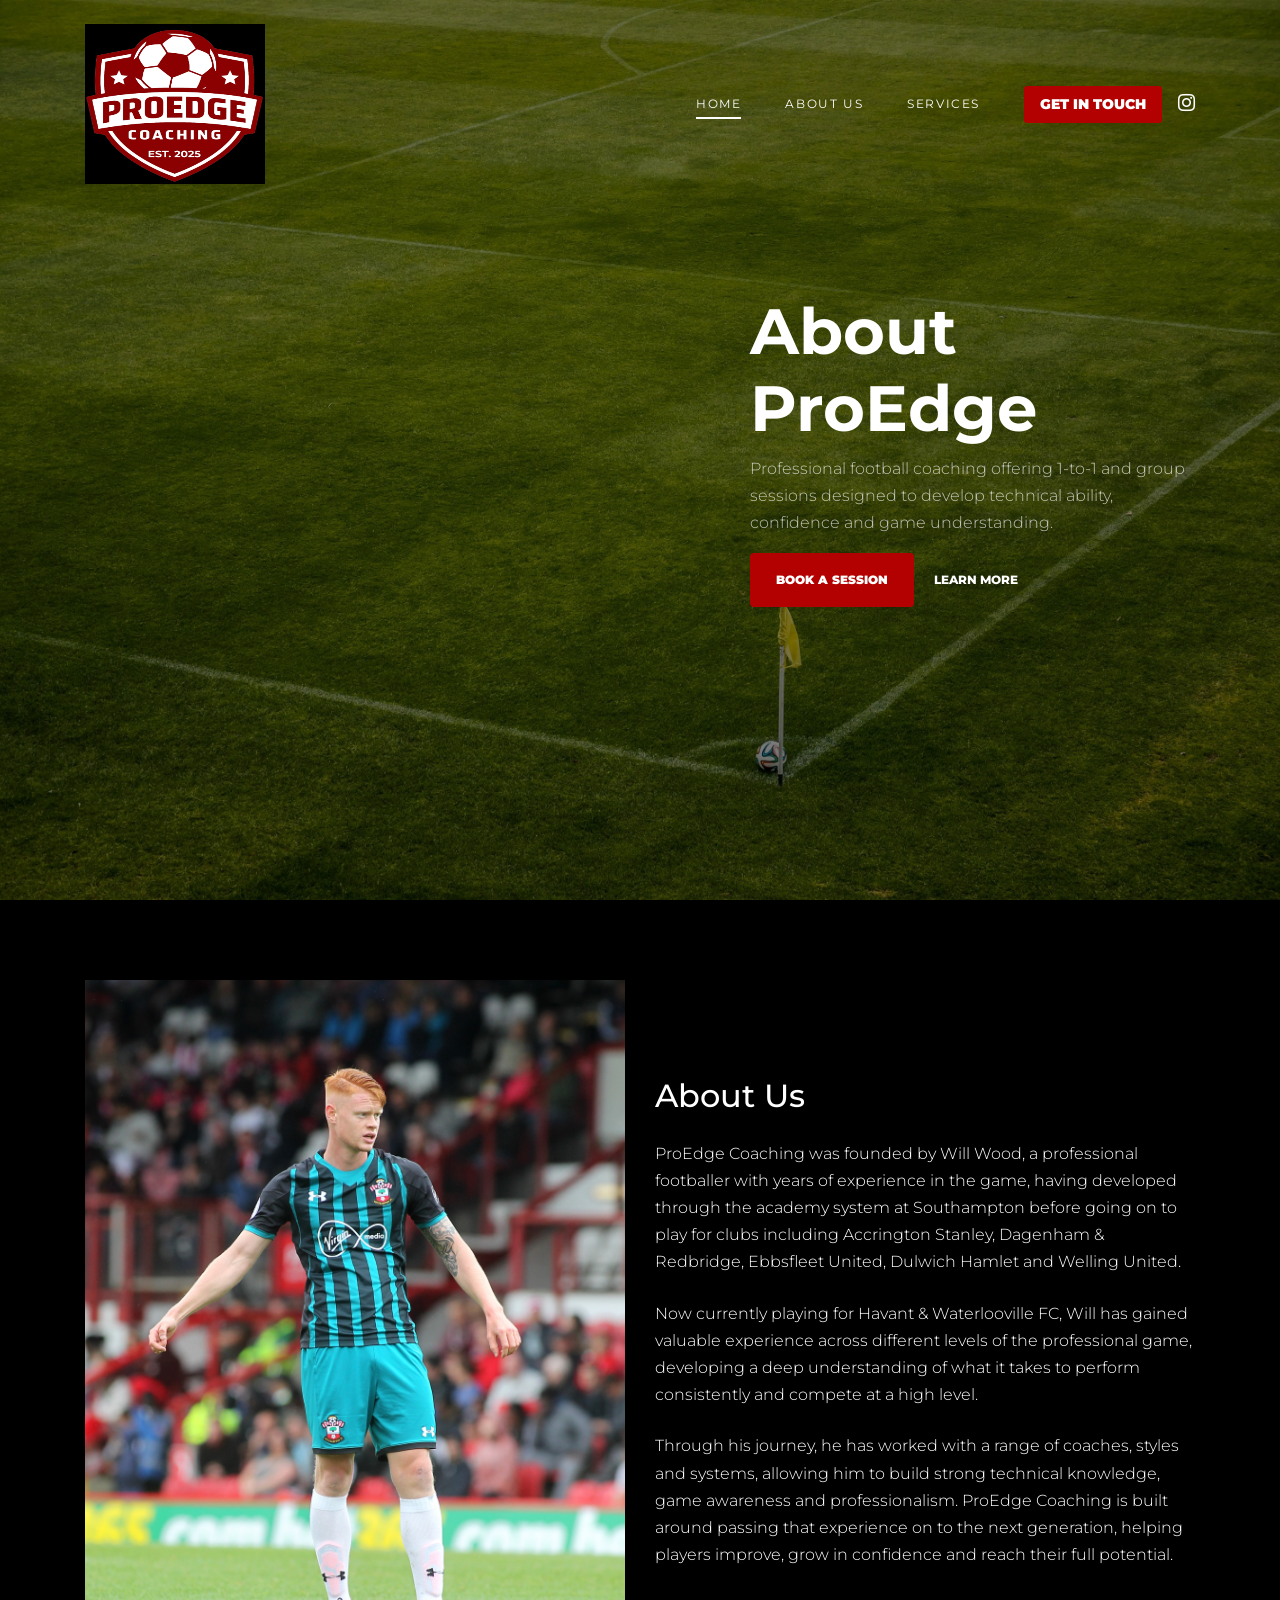
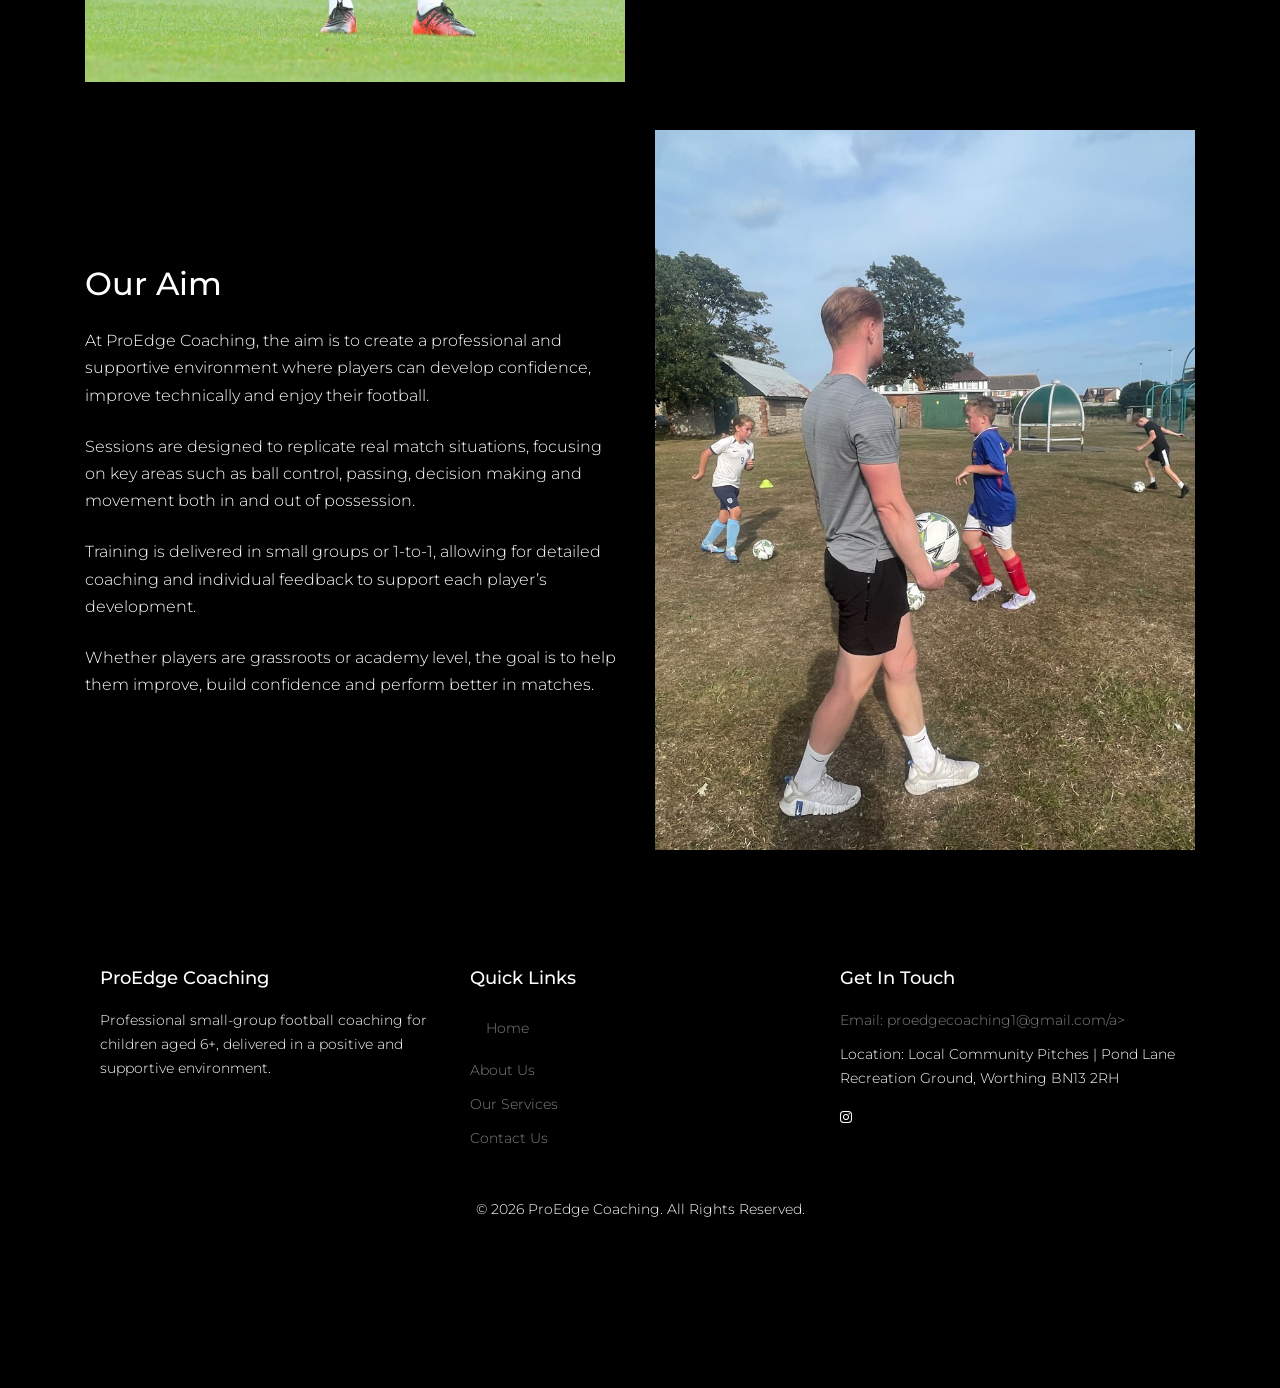
==== commit 89e19680: "updates to website" ====
--- a/about.html
+++ b/about.html
@@ -2,7 +2,7 @@
 <html lang="en">
 
 <head>
-  <title>Route One Junior Performance Development</title>
+  <title>ProEdge Coaching</title>
   <meta charset="utf-8">
   <meta name="viewport" content="width=device-width, initial-scale=1, shrink-to-fit=no">
 
@@ -50,7 +50,7 @@
     <div class="d-flex align-items-center">
       <div class="site-logo">
         <a href="index.html">
-          <img src="images/routeonelogo.jpg" alt="Route One Football Coaching Logo" class="logo-img">
+          <img src="images/proedgelogo.jpg" alt="Route One Football Coaching Logo" class="logo-img">
         </a>
       </div>
 
@@ -61,13 +61,12 @@
       <li class="active"><a href="index.html" class="nav-link">Home</a></li>
       <li><a href="about.html" class="nav-link">About Us</a></li>
       <li><a href="services.html" class="nav-link">Services</a></li>
-      <li><a href="testimonials.html" class="nav-link">Testimonials</a></li>
     </ul>
   </nav>
 
         <div class="header-cta d-none d-lg-flex align-items-center">
           <a href="booking.html" class="btn btn-primary btn-sm mr-3">Get In Touch</a>
-          <a href="https://www.instagram.com/routeone_footballperformance" target="_blank" class="social-icon">
+          <a href="https://www.instagram.com/proedgecoachingfc" target="_blank" class="social-icon">
             <span class="icon-instagram"></span>
           </a>
         </div>
@@ -80,17 +79,21 @@
   </div>
 </header>
 
-
-  <div class="hero overlay" style="background-image: url('images/kidskicking.jpg');">
+<div class="hero overlay" style="background-image: url('images/footballphoto.jpg');">
   <div class="container">
     <div class="row align-items-center">
       <div class="col-lg-5 ml-auto">
-        <h1 class="text-neon">About Route One</h1>
-        <p class="text-neon-soft">
-          Route One Junior Performance Development provides young players with access to high-quality, small-group coaching in a professional, supportive environment focused on long-term development.
-        </p>
+        <div id="home"></div>
+
+        <h1>About ProEdge</h1>
+
+<p>
+Professional football coaching offering 1-to-1 and group sessions designed to
+develop technical ability, confidence and game understanding.
+</p>
+
         <a href="booking.html" class="btn btn-primary py-3 px-4 mr-3">Book a Session</a>
-          <a href="about.html" class="more light">Learn More</a>
+        <a href="services.html" class="more light">Learn More</a>
       </div>
     </div>
   </div>
@@ -102,34 +105,31 @@
     <!-- Section 1: Image left, text right -->
     <div class="row align-items-center mb-5 mb-lg-7">
       <div class="col-lg-6 mb-4 mb-lg-0">
-        <img src="images/kidsplaying2.jpg" alt="Route One Coaching" class="img-fluid about-img about-img-xxl">
+        <img src="images/willwood.jpg" alt="Route One Coaching" class="img-fluid about-img about-img-xxl">
       </div>
       <div class="col-lg-6">
         <div class="about-content">
           <h2 class="text-white">About Us</h2>
 
           <p class="text-white mb-4">
-            Route One Junior Performance Development was established in 2024 alongside my
-            professional playing career and my role within the Stockport County Academy,
-            with the aim of providing young aspiring footballers, both boys and girls aged
-            6/7+, access to high-quality, small group coaching at West End AFC in Denton.
-          </p>
-
-          <p class="text-white mb-4">
-            With experience playing professionally for a number of local clubs and
-            currently competing with Rochdale AFC, alongside over three years of academy
-            coaching experience at Stockport County and holding a UEFA A Coaching Licence,
-            Route One is built on delivering detailed, game-realistic training that supports
-            individual player development.
-          </p>
-
-          <p class="text-white">
-            Sessions are open to players from both grassroots and academy backgrounds and
-            are designed to provide extra contact time with a coach, allowing players to
-            focus on specific areas of their game while gaining guidance, knowledge, and,
-            where appropriate, potential future opportunities through strong links with
-            local academy environments.
-          </p>
+  ProEdge Coaching was founded by Will Wood, a professional footballer with
+  years of experience in the game, having developed through the academy system
+  at Southampton before going on to play for clubs including Accrington Stanley,
+  Dagenham & Redbridge, Ebbsfleet United, Dulwich Hamlet and Welling United.
+</p>
+
+<p class="text-white mb-4">
+  Now currently playing for Havant & Waterlooville FC, Will has gained valuable
+  experience across different levels of the professional game, developing a deep
+  understanding of what it takes to perform consistently and compete at a high level.
+</p>
+
+<p class="text-white">
+  Through his journey, he has worked with a range of coaches, styles and systems,
+  allowing him to build strong technical knowledge, game awareness and professionalism.
+  ProEdge Coaching is built around passing that experience on to the next generation,
+  helping players improve, grow in confidence and reach their full potential.
+</p>
         </div>
       </div>
     </div>
@@ -140,37 +140,32 @@
         <div class="about-content">
           <h2 class="text-white">Our Aim</h2>
 
-          <p class="text-white mb-4">
-            Our aim at Route One is to support the long-term development of young players by
-            creating a positive, challenging, and professional learning environment that
-            prioritises confidence, enjoyment, and progression through football.
-          </p>
-
-          <p class="text-white mb-4">
-            Sessions are delivered in small groups of up to 15 players for 60 minutes,
-            allowing detailed focus on individual possession, passing and receiving,
-            combining with teammates, attacking and defending principles, and shooting
-            actions, all tailored to the needs of each player.
-          </p>
-
-          <p class="text-white mb-4">
-            Training progresses through structured learning blocks, moving from unopposed
-            ball mastery into opposed practices and competitive small-sided game scenarios,
-            helping players transfer learning into real match environments such as 7v7,
-            9v9, and 11v11 football.
-          </p>
-
-          <p class="text-white">
-            With the flexibility to adapt sessions around individual learning objectives
-            set by clubs or personal development needs, Route One aims to inspire a lifelong
-            love for sport while supporting each player’s unique journey both on and off
-            the pitch.
-          </p>
+<p class="text-white mb-4">
+  At ProEdge Coaching, the aim is to create a professional and supportive
+  environment where players can develop confidence, improve technically and
+  enjoy their football.
+</p>
+
+<p class="text-white mb-4">
+  Sessions are designed to replicate real match situations, focusing on key
+  areas such as ball control, passing, decision making and movement both in
+  and out of possession.
+</p>
+
+<p class="text-white mb-4">
+  Training is delivered in small groups or 1-to-1, allowing for detailed
+  coaching and individual feedback to support each player’s development.
+</p>
+
+<p class="text-white">
+  Whether players are grassroots or academy level, the goal is to help them
+  improve, build confidence and perform better in matches.
+</p>
         </div>
       </div>
 
   <div class="col-lg-6 order-1 order-lg-2 mb-4 mb-lg-0">
-    <img src="images/kidsplaying3.jpg" alt="Player Development" class="img-fluid about-img about-img-xxl">
+    <img src="images/trainingsesh1.jpg" alt="Player Development" class="img-fluid about-img about-img-xxl">
   </div>
 </div>
 
@@ -181,9 +176,9 @@
       <!-- About -->
       <div class="col-lg-4">
         <div class="widget mb-4">
-          <h3>Route One Junior Performance Development</h3>
+          <h3>ProEdge Coaching</h3>
           <p>
-            Professional small-group football coaching and holiday camps for children aged 6+, delivered in a positive and supportive environment.
+            Professional small-group football coaching for children aged 6+, delivered in a positive and supportive environment.
           </p>
         </div>
       </div>
@@ -193,9 +188,9 @@
         <div class="widget mb-4">
           <h3>Quick Links</h3>
           <ul class="list-unstyled links">
-           <li><a href="about.html">About Us</a></li>
+            <li><a href="index.html" class="nav-link">Home</a></li>
+            <li><a href="about.html">About Us</a></li>
             <li><a href="services.html">Our Services</a></li>
-            <li><a href="testimonials.html">Testimonials</a></li>
             <li><a href="booking.html">Contact Us</a></li>
           </ul>
         </div>
@@ -206,12 +201,12 @@
         <div class="widget mb-4">
           <h3>Get In Touch</h3>
           <ul class="list-unstyled links">
-            <li>Email: <a href="mailto:RouteOneJunior_PD@hotmail.com">RouteOneJunior_PD@hotmail.com</a></li>
-            <li>Location: Local Community Pitches</li>
+            <li>Email: <a href="mailto:proedgecoaching1@gmail.com">proedgecoaching1@gmail.com/a></li>
+            <li>Location: Local Community Pitches | Pond Lane Recreation Ground, Worthing BN13 2RH</li>
           </ul>
 
           <div class="mt-3">
-            <a href="https://www.instagram.com/routeone_footballperformance?igsh=NngyMGJ5N25raDh5" target="_blank" class="mr-3">
+            <a href="https://www.instagram.com/proedgecoachingfc" target="_blank" class="mr-3">
               <span class="icon-instagram"></span>
             </a>
           </div>
@@ -224,7 +219,7 @@
       <div class="col-md-12 pt-4">
         <p>
           © <script>document.write(new Date().getFullYear());</script>
-          Route One Football Coaching. All Rights Reserved.
+          ProEdge Coaching. All Rights Reserved.
         </p>
       </div>
     </div>
--- a/css/style.css
+++ b/css/style.css
@@ -1334,4 +1334,69 @@
   color: var(--brand-white);
 }
 
-
+/* GRID */
+.card-grid {
+  display: grid;
+  grid-template-columns: repeat(auto-fit, minmax(280px, 1fr));
+  gap: 30px;
+}
+
+/* CARD */
+.pro-card {
+  background: rgba(255, 255, 255, 0.05);
+  backdrop-filter: blur(10px);
+  border-radius: 16px;
+  padding: 30px;
+  border: 1px solid rgba(255,255,255,0.1);
+  transition: 0.3s ease;
+  text-align: left;
+}
+
+.pro-card:hover {
+  transform: translateY(-8px);
+  border-color: var(--brand-red);
+  box-shadow: 0 10px 30px rgba(179,0,0,0.3);
+}
+
+/* TEXT */
+.pro-card h3 {
+  color: white;
+  margin-bottom: 10px;
+}
+
+.pro-card p {
+  color: rgba(255,255,255,0.8);
+  font-size: 14px;
+}
+
+/* BUTTON */
+.pro-btn {
+  display: inline-block;
+  margin-top: 15px;
+  padding: 8px 18px;
+  border-radius: 30px;
+  background: var(--brand-red);
+  color: white;
+  font-size: 14px;
+  transition: 0.3s;
+}
+
+.pro-btn:hover {
+  background: var(--brand-red-dark);
+  transform: scale(1.05);
+}
+
+/* PROGRESS BAR */
+.progress-bar {
+  width: 100%;
+  height: 5px;
+  background: rgba(255,255,255,0.1);
+  border-radius: 3px;
+  margin: 10px 0;
+}
+
+.progress {
+  height: 100%;
+  background: var(--brand-red);
+  border-radius: 3px;
+}
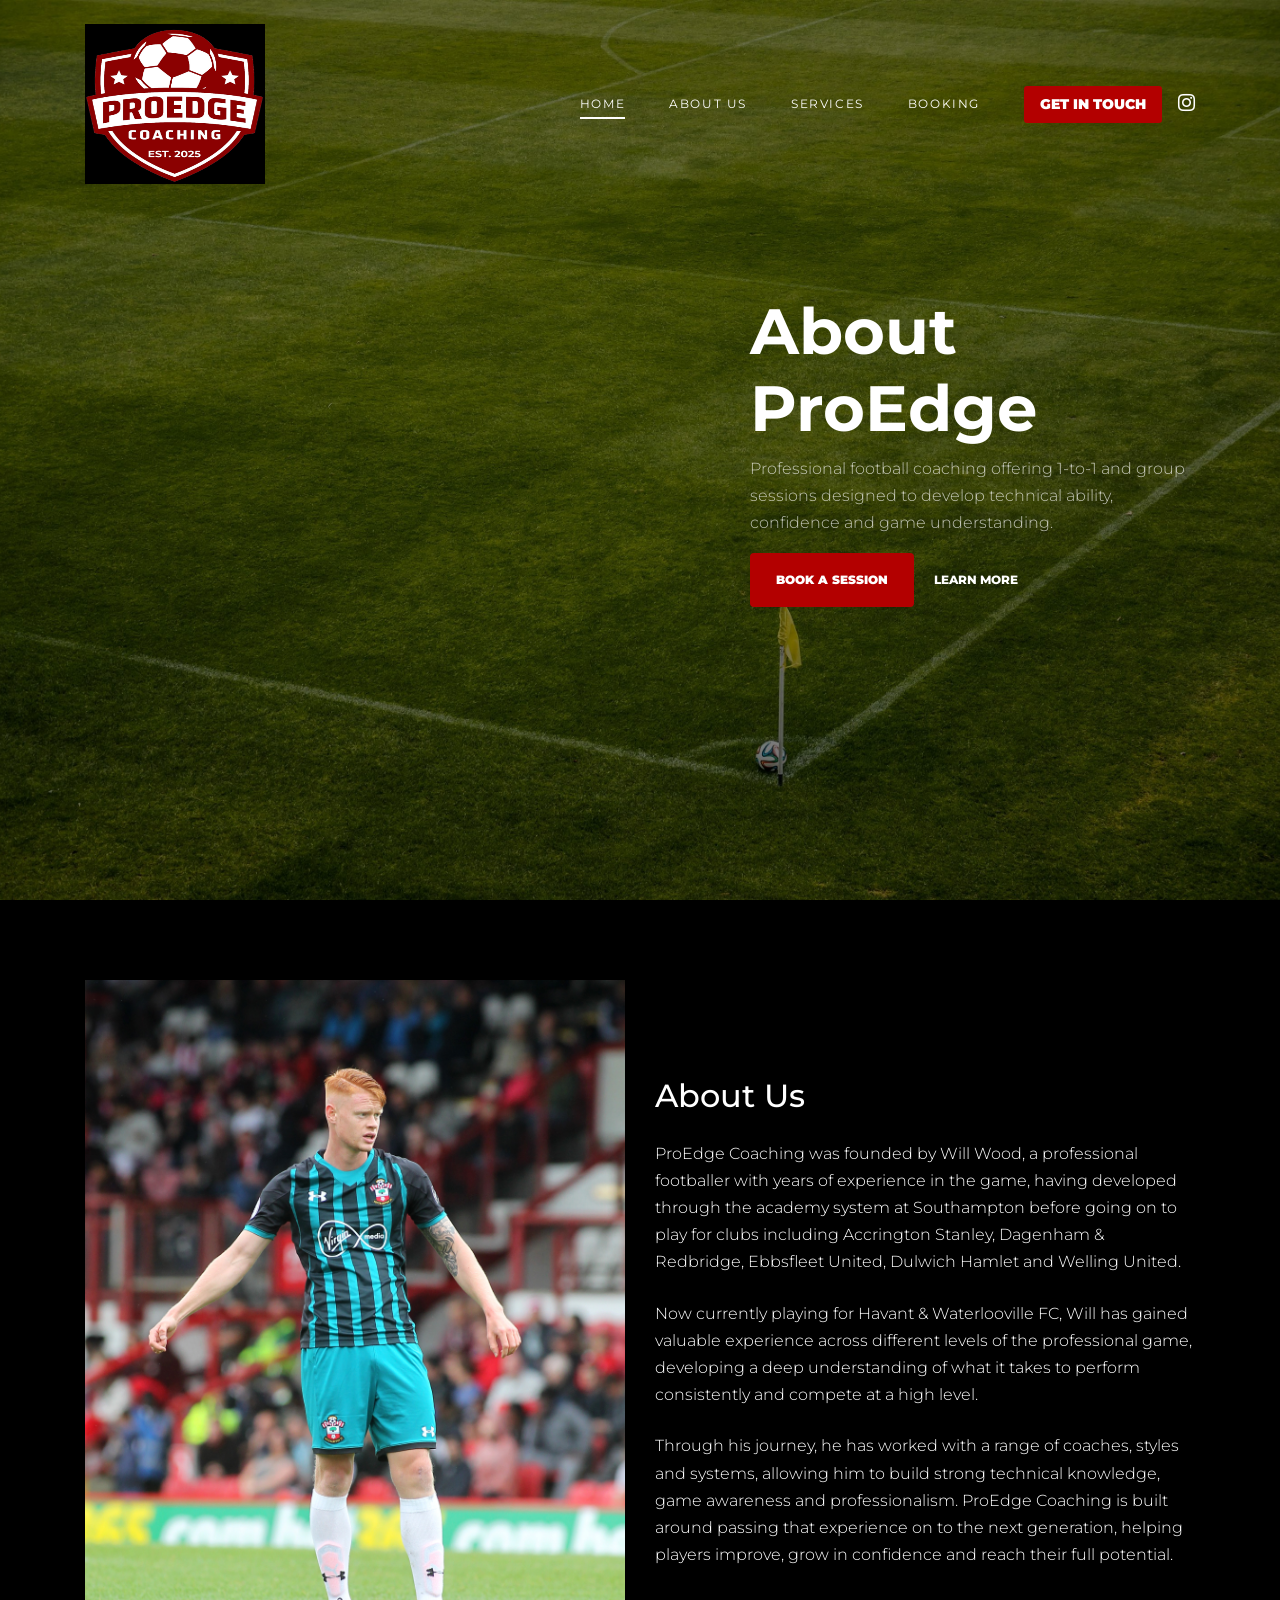
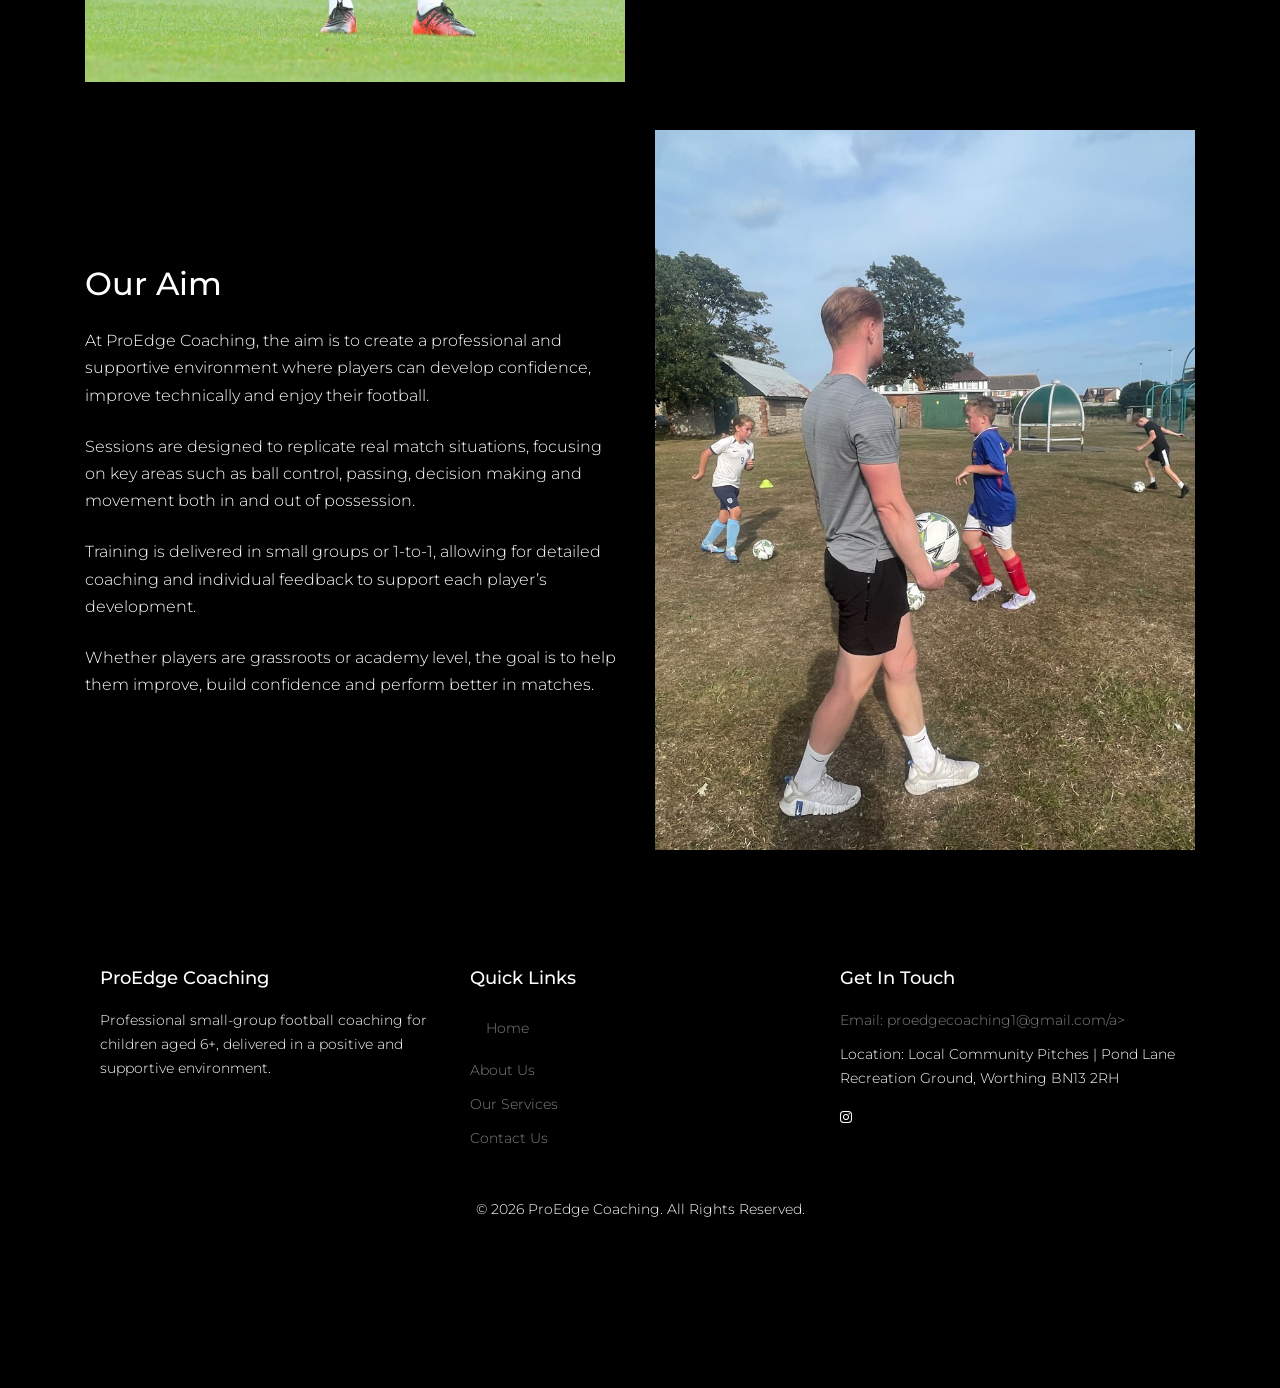
==== commit 6d22d94a: "updates to website" ====
--- a/about.html
+++ b/about.html
@@ -50,7 +50,7 @@
     <div class="d-flex align-items-center">
       <div class="site-logo">
         <a href="index.html">
-          <img src="images/proedgelogo.jpg" alt="Route One Football Coaching Logo" class="logo-img">
+          <img src="images/proedgelogo.jpg" alt="Pro Edge Football Coaching Logo" class="logo-img">
         </a>
       </div>
 
@@ -61,6 +61,7 @@
       <li class="active"><a href="index.html" class="nav-link">Home</a></li>
       <li><a href="about.html" class="nav-link">About Us</a></li>
       <li><a href="services.html" class="nav-link">Services</a></li>
+      <li><a href="booking.html" class="nav-link">Booking</a></li>
     </ul>
   </nav>
 
--- a/css/style.css
+++ b/css/style.css
@@ -367,7 +367,7 @@
         top: 100%;
         position: absolute;
         text-align: left;
-        border-top: 2px solid #2FE3C4;
+        border-top: 2px solid #ee1e46;
         -webkit-box-shadow: 0 2px 10px -2px rgba(0, 0, 0, 0.1);
         box-shadow: 0 2px 10px -2px rgba(0, 0, 0, 0.1);
         border-left: 1px solid #edf0f5;
@@ -404,7 +404,7 @@
           transition: 0s all;
           color: #343a40; }
         .site-navbar .site-navigation .site-menu .has-children .dropdown .active > a {
-          color: #2FE3C4; !important 
+          color: #ee1e46; ; !important 
         }
         .site-navbar .site-navigation .site-menu .has-children .dropdown > li {
           list-style: none;
@@ -427,7 +427,7 @@
             background: #f4f5f9;
             color: #25262a; }
       .site-navbar .site-navigation .site-menu .has-children:hover > a, .site-navbar .site-navigation .site-menu .has-children:focus > a, .site-navbar .site-navigation .site-menu .has-children:active > a {
-        color:  #2FE3C4; }
+        color: #ee1e46;  }
       .site-navbar .site-navigation .site-menu .has-children:hover, .site-navbar .site-navigation .site-menu .has-children:focus, .site-navbar .site-navigation .site-menu .has-children:active {
         cursor: pointer; }
         .site-navbar .site-navigation .site-menu .has-children:hover > .dropdown, .site-navbar .site-navigation .site-menu .has-children:focus > .dropdown, .site-navbar .site-navigation .site-menu .has-children:active > .dropdown {
@@ -509,12 +509,12 @@
       position: relative;
       color: #212529; }
       .site-mobile-menu .site-nav-wrap a:hover {
-        color:  #2FE3C4; }
+        color: #ee1e46;  }
     .site-mobile-menu .site-nav-wrap li {
       position: relative;
       display: block; }
       .site-mobile-menu .site-nav-wrap li.active > a {
-        color:  #2FE3C4; }
+        color: #ee1e46;  }
     .site-mobile-menu .site-nav-wrap .arrow-collapse {
       position: absolute;
       right: 0px;
@@ -606,7 +606,7 @@
   .sticky-wrapper.is-sticky .site-navbar {
     -webkit-box-shadow: 4px 0 20px -5px rgba(0, 0, 0, 0.2);
     box-shadow: 4px 0 20px -5px rgba(0, 0, 0, 0.2);
-    background: #fff; }
+    background: #000; }
     .sticky-wrapper.is-sticky .site-navbar .site-logo a {
       color: #000; }
       .sticky-wrapper.is-sticky .site-navbar .site-logo a img {
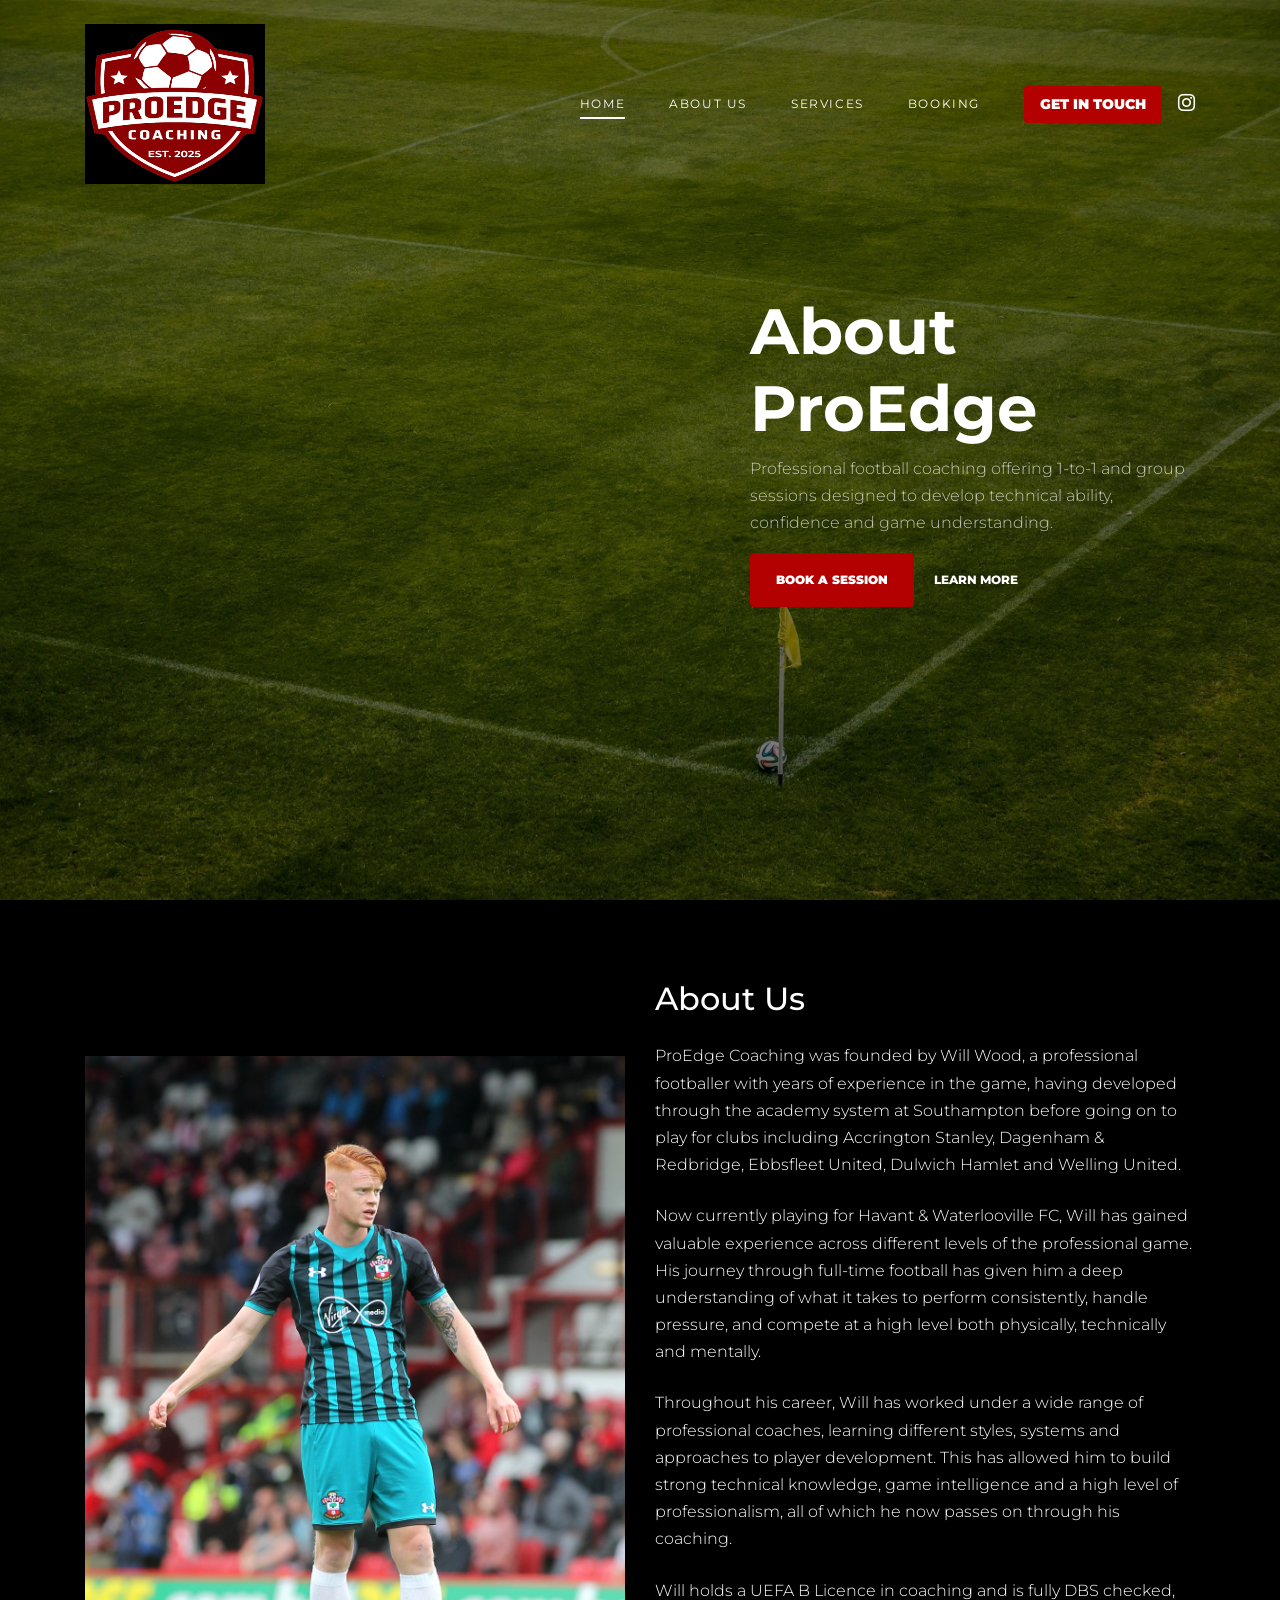
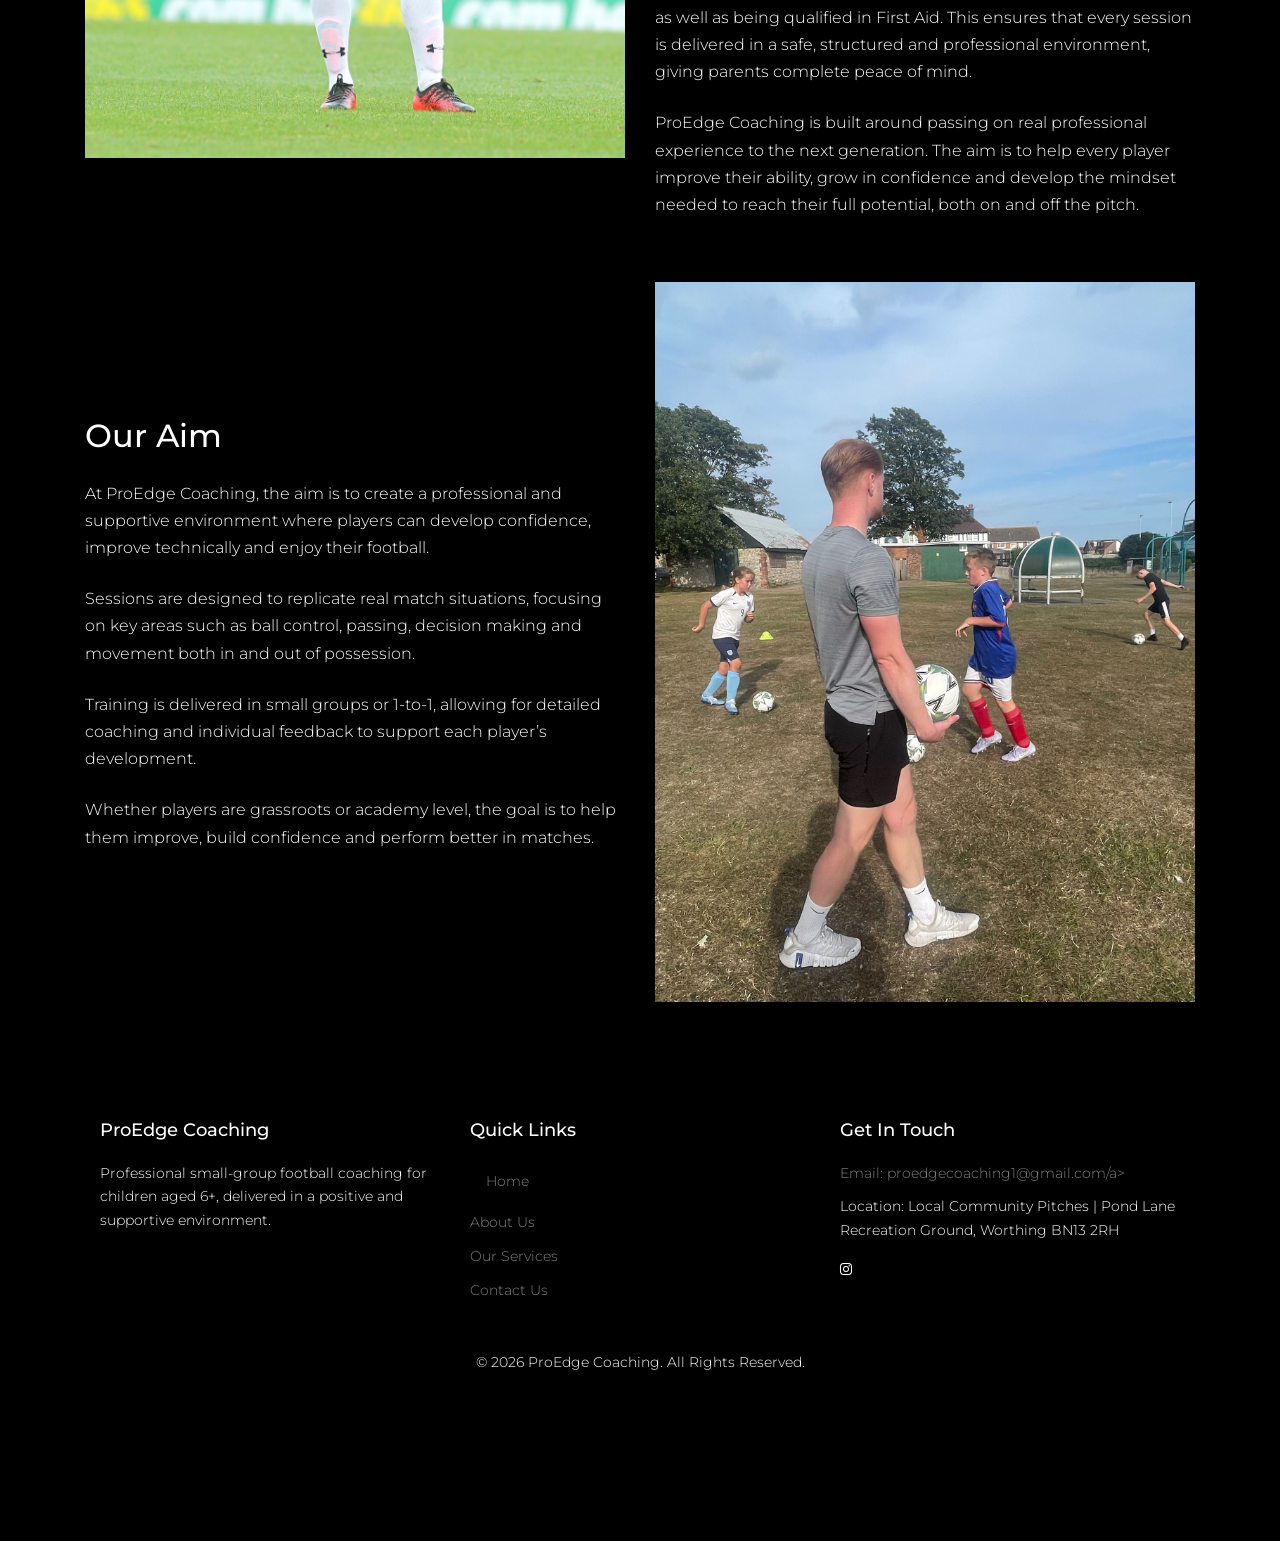
==== commit fe48fe0c: "google reviews update" ====
--- a/about.html
+++ b/about.html
@@ -121,15 +121,29 @@
 
 <p class="text-white mb-4">
   Now currently playing for Havant & Waterlooville FC, Will has gained valuable
-  experience across different levels of the professional game, developing a deep
-  understanding of what it takes to perform consistently and compete at a high level.
+  experience across different levels of the professional game. His journey through
+  full-time football has given him a deep understanding of what it takes to perform
+  consistently, handle pressure, and compete at a high level both physically, technically and mentally.
+</p>
+
+<p class="text-white mb-4">
+  Throughout his career, Will has worked under a wide range of professional coaches,
+  learning different styles, systems and approaches to player development. This has
+  allowed him to build strong technical knowledge, game intelligence and a high level
+  of professionalism, all of which he now passes on through his coaching.
+</p>
+
+<p class="text-white mb-4">
+  Will holds a UEFA B Licence in coaching and is fully DBS checked, as well as being
+  qualified in First Aid. This ensures that every session is delivered in a safe,
+  structured and professional environment, giving parents complete peace of mind.
 </p>
 
 <p class="text-white">
-  Through his journey, he has worked with a range of coaches, styles and systems,
-  allowing him to build strong technical knowledge, game awareness and professionalism.
-  ProEdge Coaching is built around passing that experience on to the next generation,
-  helping players improve, grow in confidence and reach their full potential.
+  ProEdge Coaching is built around passing on real professional experience to the
+  next generation. The aim is to help every player improve their ability, grow in
+  confidence and develop the mindset needed to reach their full potential, both on
+  and off the pitch.
 </p>
         </div>
       </div>
--- a/css/style.css
+++ b/css/style.css
@@ -50,7 +50,7 @@
 }
 
 .btn-primary:hover {
-  background: var(--brand-red-dark);
+  background: #b3122f;
   border-color: var(--brand-red-dark);
 }
 .border-2 {
@@ -151,7 +151,8 @@
   border-color: rgba(255, 255, 255, 0.2);
   font-family: "Montserrat", -apple-system, BlinkMacSystemFont, "Segoe UI", Roboto, "Helvetica Neue", Arial, sans-serif, "Apple Color Emoji", "Segoe UI Emoji", "Segoe UI Symbol", "Noto Color Emoji"; }
   .form-control:active, .form-control:focus {
-    border-color: #2FE3C4;;
+     border-color: #ee1e46;
+  box-shadow: 0 0 8px rgba(238, 30, 70, 0.6);
     background: none; }
   .form-control:hover, .form-control:active, .form-control:focus {
     -webkit-box-shadow: none !important;
@@ -281,7 +282,7 @@
   .ul-check.success li:before {
     color: #8bc34a; }
   .ul-check.primary li:before {
-    color: #2FE3C4; }
+    color: #ee1e46; }
 
 .select-wrap, .wrap-icon {
   position: relative; }
@@ -861,7 +862,7 @@
         top: -5px;
         width: 60px;
         height: 60px;
-        border: 2px solid  #27C9AE;
+        border: 2px solid  #ee1e46;
         border-radius: 50%; }
       .video-media .play-button .icon > span {
         position: absolute;
@@ -1041,7 +1042,7 @@
       height: 3px;
       margin: 5px; }
     .owl-dots .owl-dot.active > span {
-      background:  #2FE3C4; }
+      background:  #ee1e46; }
 
 .bg-light {
   background: rgba(255, 255, 255, 0.05) !important; }
@@ -1067,7 +1068,7 @@
   .custom-media .text h3 a {
     color: #fff; }
     .custom-media .text h3 a:hover {
-      color: #2FE3C4;}
+      color: #ee1e46;}
 
 .custom-pagination a, .custom-pagination span {
   display: inline-block;
@@ -1084,7 +1085,7 @@
 
 .custom-pagination span {
   background: #fff;
-  color: #2FE3C4;; }
+  color: #ee1e46; }
 
 .sidebar-box {
   margin-bottom: 30px;
@@ -1112,7 +1113,7 @@
     color: #fff;
     display: block; }
     .categories li a:hover, .sidelink li a:hover {
-      color: #2FE3C4; }
+      color: #ee1e46;; }
     .categories li a span, .sidelink li a span {
       position: absolute;
       right: 0;
@@ -1252,7 +1253,7 @@
 /* hover effect */
 .service-card:hover {
   transform: translateY(-8px);
-  border-color: #2FE3C4;
+  border-color: #ee1e46;
   box-shadow: 0 20px 45px rgba(47, 227, 196, 0.28);
 }
 
@@ -1262,16 +1263,16 @@
 
 .team-card:hover {
   transform: translateY(-6px);
-  border-color: #2FE3C4;
+  border-color: #ee1e46;
   box-shadow: 0 25px 55px rgba(47, 227, 196, 0.35);
 }
 
 .text-neon {
-  color: #2fe3c4 !important; /* same teal as buttons */
+  color:#ee1e46; !important; /* same teal as buttons */
   text-shadow: 0 0 12px rgba(47, 227, 196, 0.6);
 }
 .text-neon-soft {
-  color: rgba(47, 227, 196, 0.85);
+  color: #ee1e46;(47, 227, 196, 0.85);
 }
 .team-vs {
   border-radius: 16px;
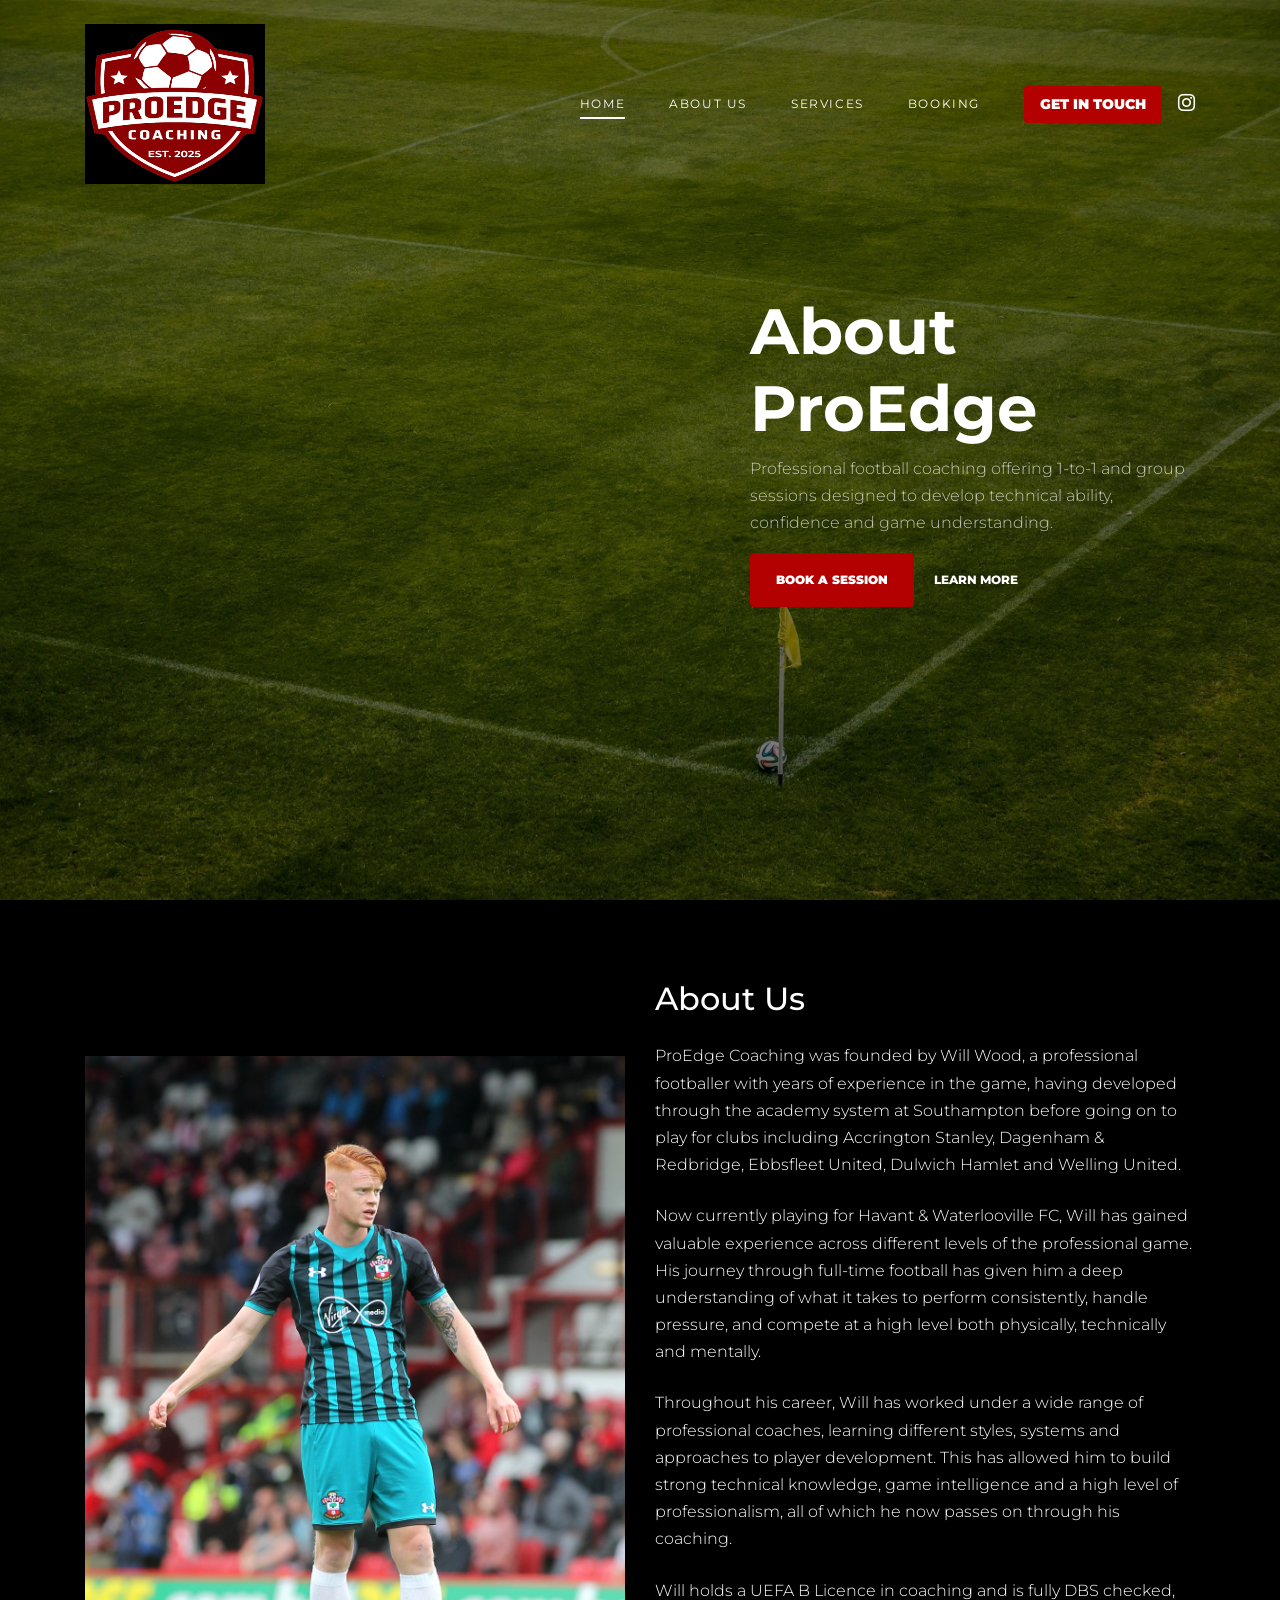
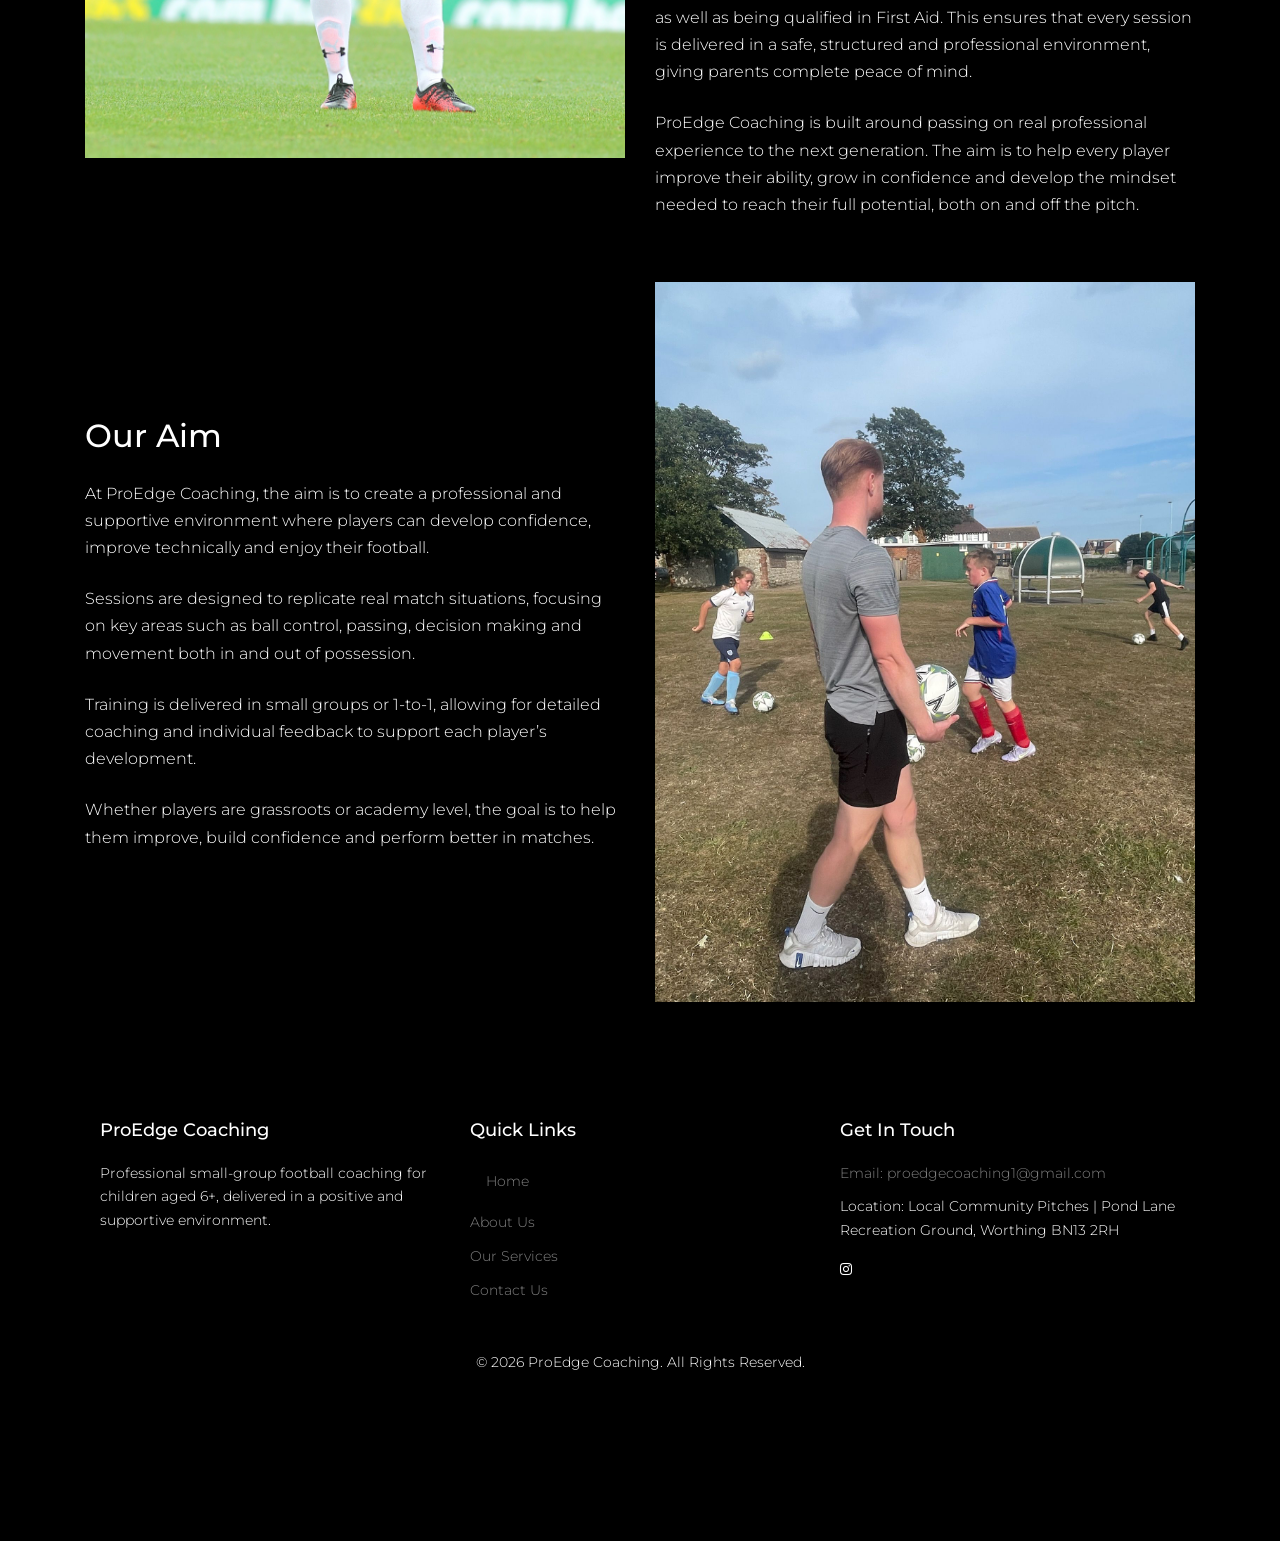
==== commit efcc4abe: "updates to website" ====
--- a/about.html
+++ b/about.html
@@ -216,7 +216,7 @@
         <div class="widget mb-4">
           <h3>Get In Touch</h3>
           <ul class="list-unstyled links">
-            <li>Email: <a href="mailto:proedgecoaching1@gmail.com">proedgecoaching1@gmail.com/a></li>
+            <li>Email: <a href="mailto:proedgecoaching1@gmail.com">proedgecoaching1@gmail.com</li>
             <li>Location: Local Community Pitches | Pond Lane Recreation Ground, Worthing BN13 2RH</li>
           </ul>
 
